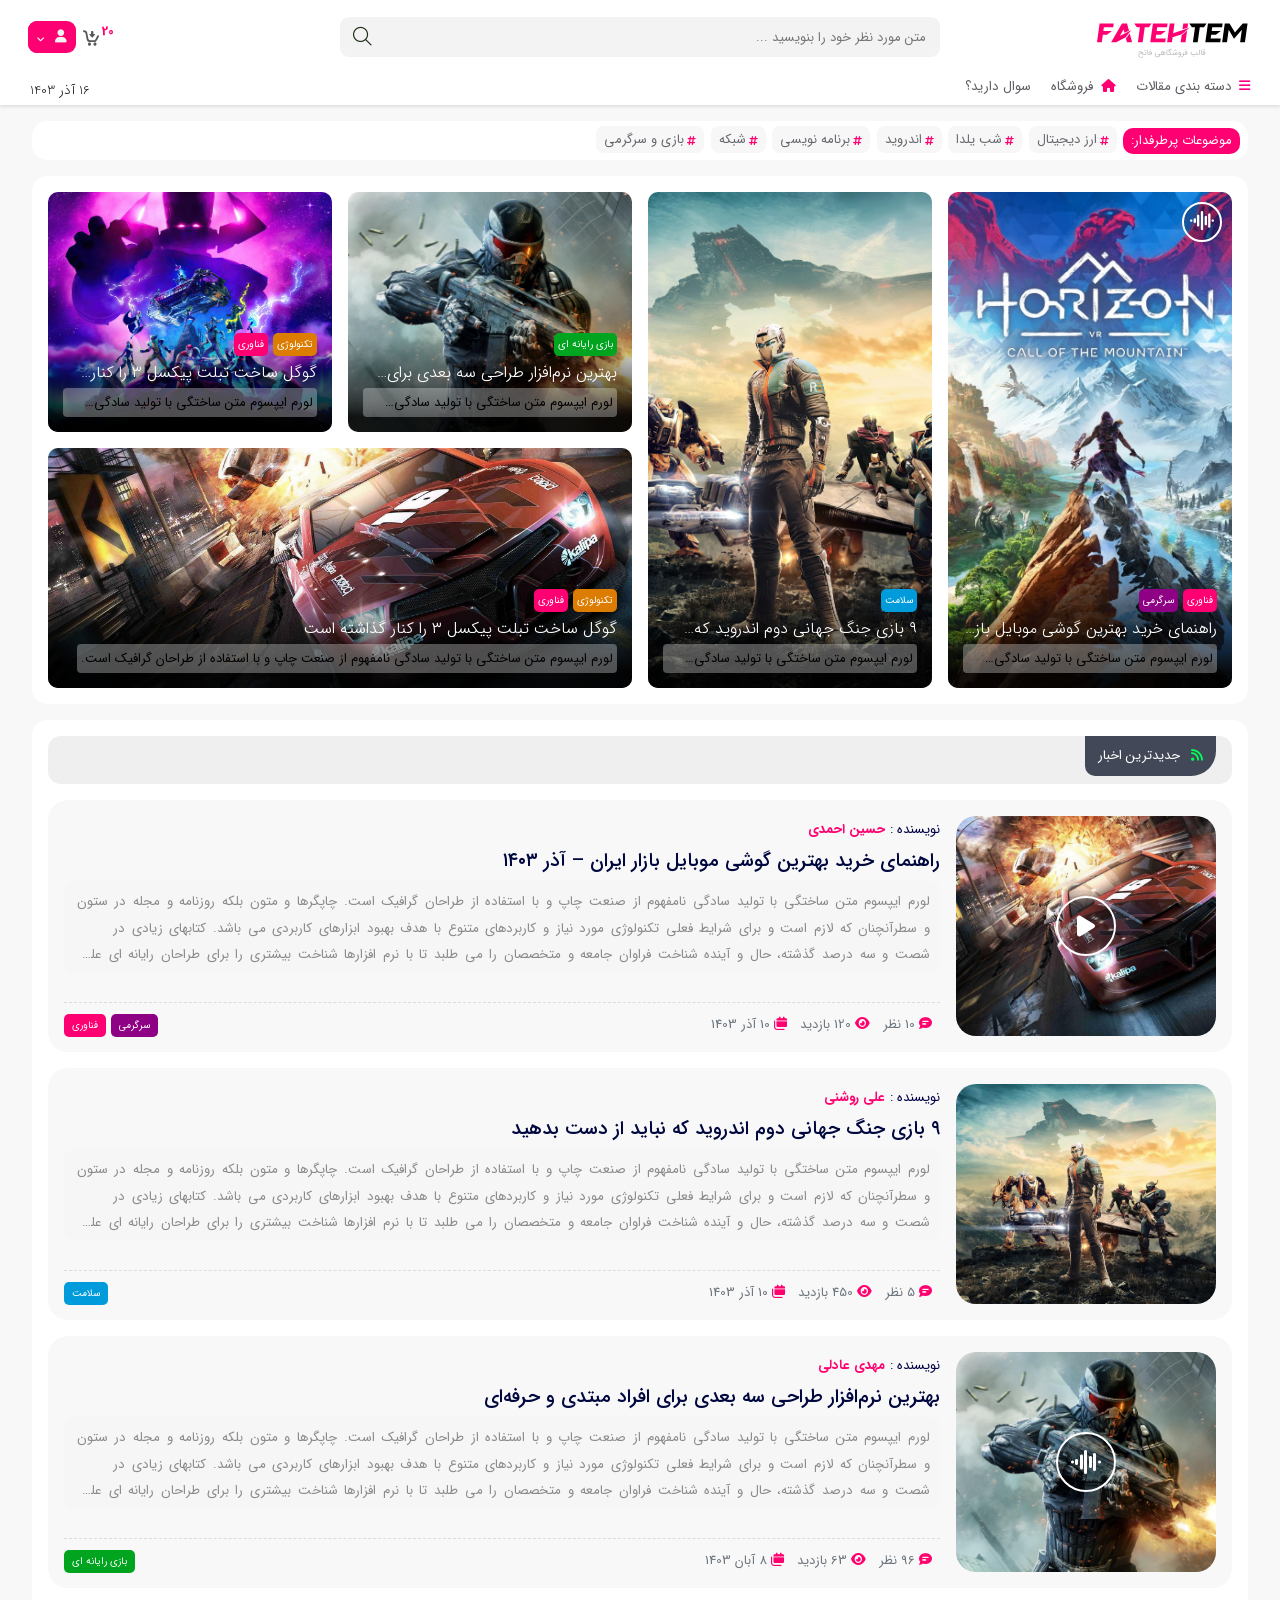
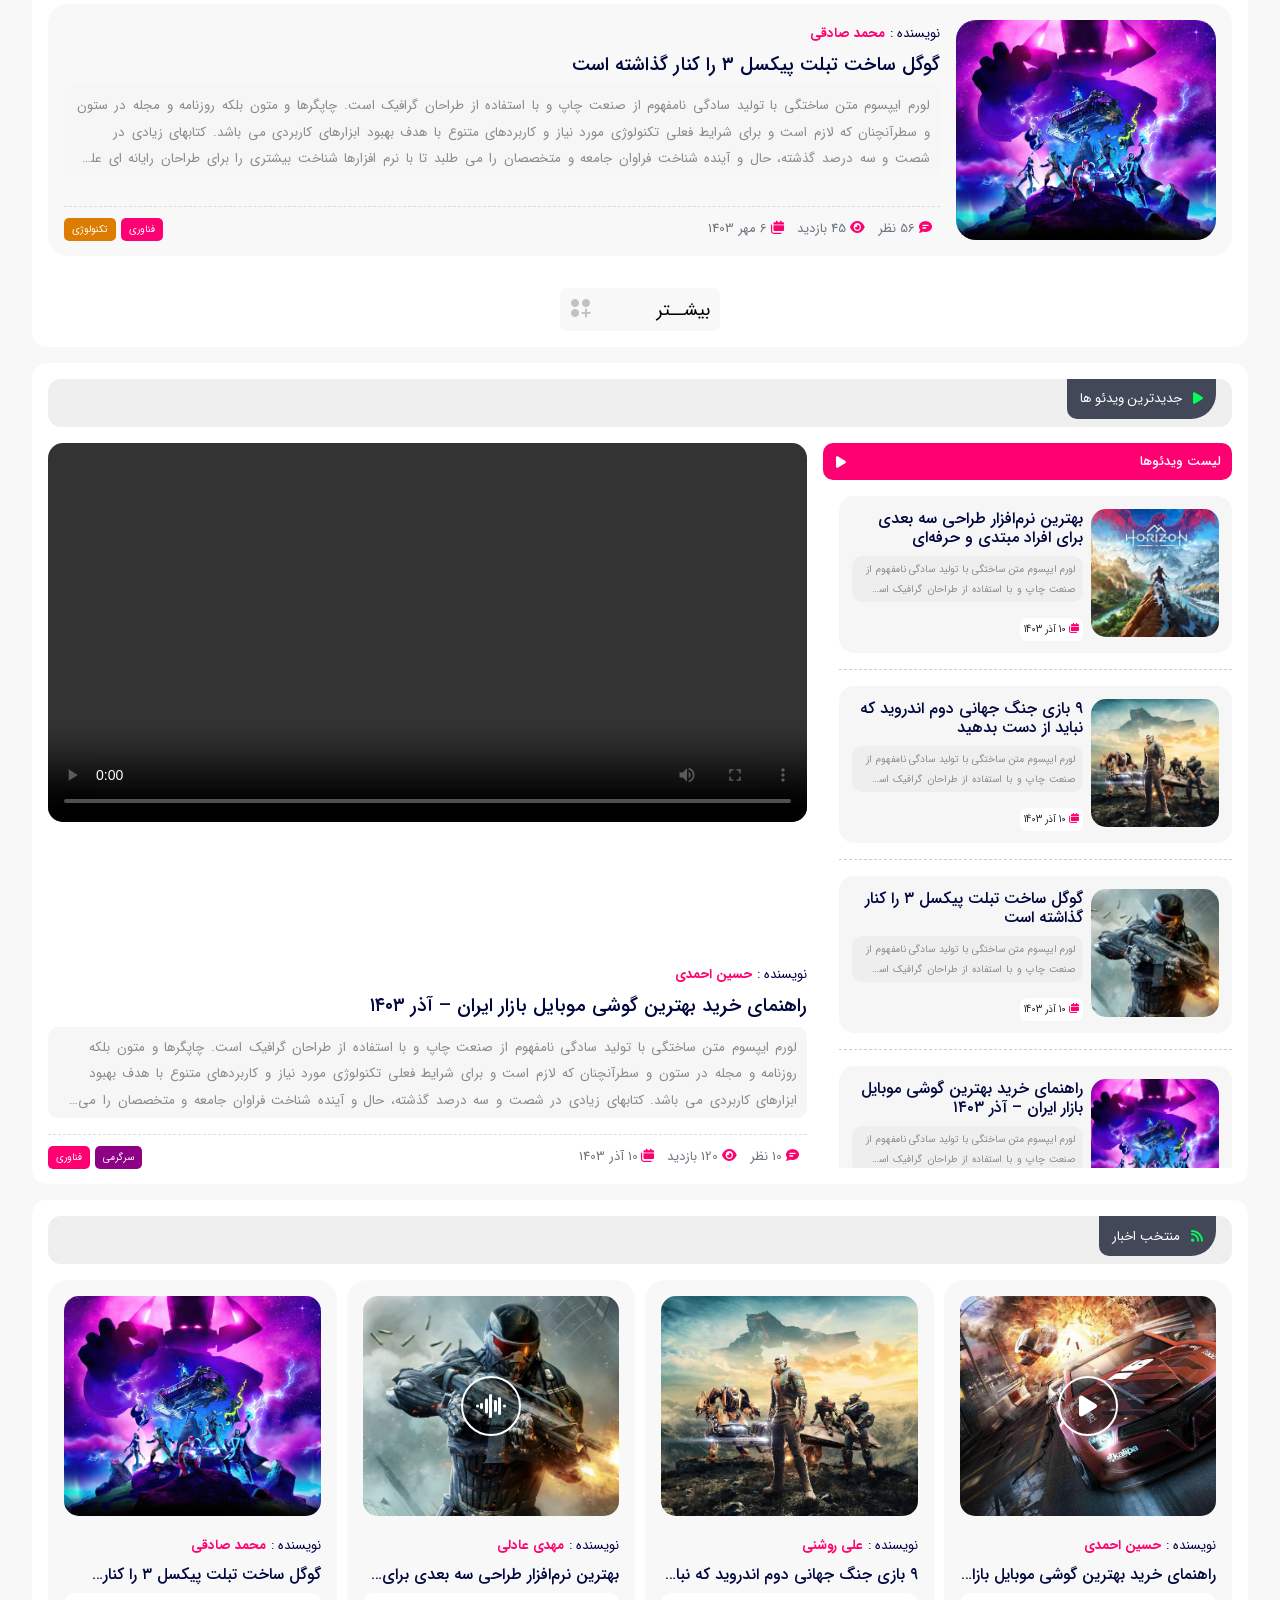
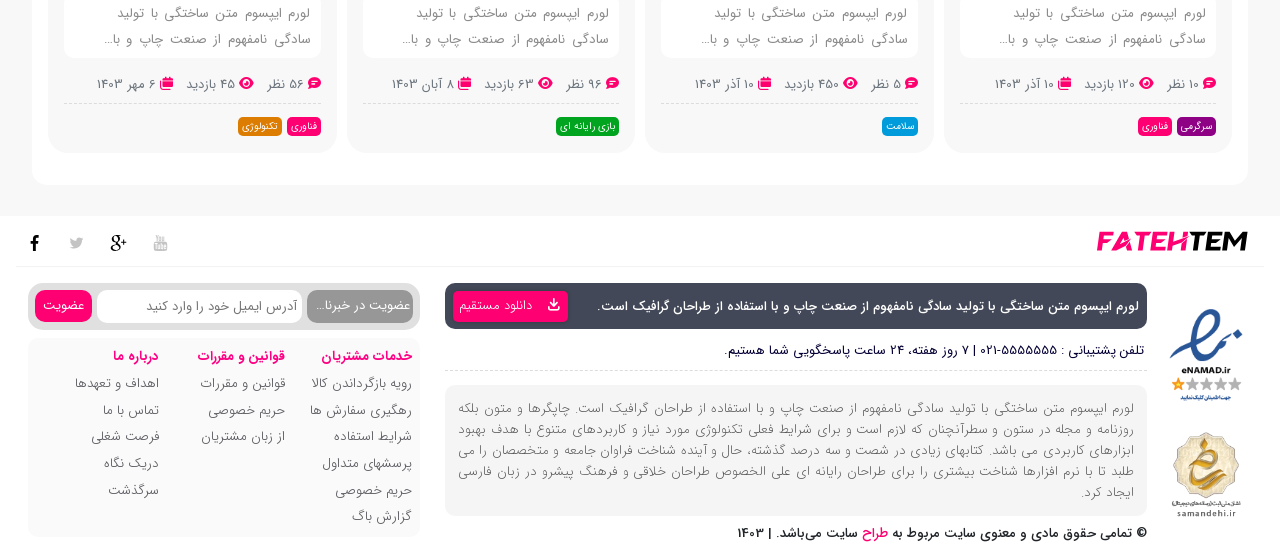
==== blog.html @ 9bbb289e "initial" ====
<!DOCTYPE html>
<html lang="en">
<head>
    <title>blog</title>
    <meta content="text/html; charset=utf-8" http-equiv="Content-Type" />
    <meta name="content-language" content="fa" />
    <meta content="width=device-width, initial-scale=1,maximum-scale=1, user-scalable=no" name="viewport" />
    <meta name='robots' content='index, follow, max-image-preview:large, max-snippet:-1, max-video-preview:-1' />
    <meta content="کلمه کلیدی1 ، کلمه کلیدی2" name="keywords" />
    <meta content="بهترین فروشگاه اینترنتی ایران" name="description" />
    <meta name="fontiran.com:license" content="HU4G5">
    <link href="blog.html" rel="canonical" >
    <link href="css/bootstrap.min.css" rel="stylesheet" type="text/css" />
    <link href="css/fontawesome.css" rel="stylesheet" type="text/css" >
    <link href="css/solid.css" rel="stylesheet" type="text/css" >
    <link href="css/light.css" rel="stylesheet" type="text/css" >
    <link  href="css/swiper.min.css" rel="stylesheet">
    <link href="css/WhiteTheme.css?v=1.1" rel="stylesheet" type="text/css" >
    <script src="js/jquery-3.5.1.min.js"></script>
    <script src="js/swiper.min.js"></script>
    <script src="js/general.js?v=1.1"></script>
    <script src="js/blog.js?v=1.1"></script>
</head>
<body>
<header>
    <div class="container-fluid">
        <div class="row md-view-searchUserCart">
            <div class="col-md-3  logo">
                <div>
                    <a href="index.html">
                        <img class="logoimgMD" src="css/images/fatehlogo.svg"/>
                    </a>
                </div>
            </div>
            <div class="col-md-6  searchArea " >
                <div class="searchBox">
                    <ul>
                        <li class="txt">
                            <input class="srch-input" placeholder="متن مورد نظر خود را بنویسید ..." type="text" />
                        </li>
                        <li class="btn">
                            <a><i class="fa-light fa-magnifying-glass btnsearch"></i></a>
                        </li>
                    </ul>
                </div>
            </div>
            <div class="col-md-3  user-cart ">
                <div class="u-c">
                    <ul>
                        <li class="user" onclick="toggleMenuProfile(); return false;">
                            <a href="profile.html" title="حسین خوش آمدید">
                                <div class="nameUser">
                                    <i class="fa-solid fa-user"></i>
                                </div>
                                <div class="arrowDown">
                                    <i class="fa-solid fa-angle-down"></i>
                                </div>
                            </a>
                        </li>
                        <li class="cart" onmouseover="OverlayMenu();" onmouseout="OverlayMenu();">
                            <a href="cart.html">
                                <div class="crcle">20</div>
                                <img src="css/images/cart.svg"/>
                            </a>
                            <div class="sec-drpdwn-Cart">
                                <div class="numberCartItem">
                                    <span>سبد کالای شما</span>
                                </div>
                                <div class="listCartItem">
                                    <div class="row cartItem">
                                        <div class="col-md-12 col-sm-12 col-12 sec-rem-imgpro">
                                            <div class="sec-imageProduct">
                                                <div>
                                                    <img class="img-p-cart" src="css/images/product4.webp">
                                                </div>
                                                <div class="brand">
                                                    <img src="css/images/daewoo-brand.jpg" >
                                                </div>
                                                <div class="counter-cart">
                                                    <ul>
                                                        <li class="btnPlus-cart"><i class="fa-light fa-plus"></i></li>
                                                        <li class="number-cartItems">1</li>
                                                        <li class="btnMinus-cart"><i class="fa-solid fa-trash-can"></i></li>
                                                    </ul>
                                                </div>
                                            </div>
                                            <div class="info-p-cart">
                                                <ul>
                                                    <li class="name-p-cart">
                                                        <span class="n-full">گوشی موبایل سامسونگ مدل Galaxy A14 دو سیم کارت ظرفیت 64 گیگابایت و رم 4 گیگابایت - ویتنام</span>
                                                        <span class="n-desc">Samsung Galaxy A14 Dual SIM 64GB And 4GB RAM Mobile Phone - Vietnam</span>
                                                    </li>
                                                    <li class="transport">
                                                        <span>ارسال رایگان</span>
                                                    </li>
                                                    <li class="img-timer-amazing">
                                                        <div class="img-amazing">
                                                            <img src="css/images/IncredibleOffer-red1.svg">
                                                        </div>
                                                        <div class="timer">
                                                            <span class="ti">12 : 34 : 26</span>
                                                        </div>
                                                    </li>
                                                    <li class="cntSize-p-cart">
                                                        <div><span class="c-c">گارانتی:</span> <i class="fa-solid  fa-shield-check"></i>  <span class="c-v">مهر گستر</span></div>
                                                    </li>
                                                    <li class="color-cart">
                                                        <span>رنگ :</span>
                                                        <ul class="lst-ColorText">
                                                            <li class="active"><span class="red"></span><span>قرمز</span></li>
                                                        </ul>
                                                    </li>
                                                    <li>
                                                        <div class="discount-price">
                                                            <div class="discount">
                                                                <span>10%</span>
                                                            </div>
                                                            <div class="total">
                                                                <div class="total-old">
                                                                    <span class="number-price">9,500,000</span>
                                                                </div>
                                                                <span class="number-price">8,600,000</span>
                                                                <span class="currency-price">تومان</span>
                                                            </div>
                                                        </div>
                                                    </li>

                                                </ul>
                                            </div>
                                        </div>
                                    </div>
                                    <hr>
                                    <div class="row cartItem">
                                        <div class="col-md-12 col-sm-12 col-12 sec-rem-imgpro">
                                            <div class="sec-imageProduct">
                                                <div>
                                                    <img class="img-p-cart" src="css/images/product1.webp">
                                                </div>
                                                <div class="brand">
                                                    <img src="css/images/kingstar-brand.png" >
                                                </div>
                                                <div class="counter-cart">
                                                    <ul>
                                                        <li class="btnPlus-cart"><i class="fa-light fa-plus"></i></li>
                                                        <li class="number-cartItems">1</li>
                                                        <li class="btnMinus-cart"><i class="fa-solid fa-trash-can"></i></li>
                                                    </ul>
                                                </div>
                                            </div>
                                            <div class="info-p-cart">
                                                <ul>
                                                    <li class="name-p-cart">
                                                        <span class="n-full">گوشی موبایل سامسونگ مدل Galaxy A14 دو سیم کارت ظرفیت 64 گیگابایت و رم 4 گیگابایت - ویتنام</span>
                                                        <span class="n-desc">Samsung Galaxy A14 Dual SIM 64GB And 4GB RAM Mobile Phone - Vietnam</span>
                                                    </li>
                                                    <li class="transport">
                                                        <span>ارسال رایگان</span>
                                                    </li>
                                                    <li class="img-timer-amazing">
                                                        <div class="img-amazing">
                                                            <img src="css/images/IncredibleOffer-red1.svg">
                                                        </div>
                                                        <div class="timer">
                                                            <span class="ti">12 : 34 : 26</span>
                                                        </div>
                                                    </li>
                                                    <li class="cntSize-p-cart">
                                                        <div><span class="c-c">گارانتی:</span> <i class="fa-solid  fa-shield-check"></i>  <span class="c-v">مهر گستر</span></div>
                                                    </li>
                                                    <li class="color-cart">
                                                        <span>رنگ :</span>
                                                        <ul class="lst-ColorText">
                                                            <li class="active"><span class="blue"></span><span>آبی</span></li>
                                                        </ul>
                                                    </li>
                                                    <li>
                                                        <div class="discount-price">
                                                            <div class="discount">
                                                                <span>10%</span>
                                                            </div>
                                                            <div class="total">
                                                                <div class="total-old">
                                                                    <span class="number-price">9,500,000</span>
                                                                </div>
                                                                <span class="number-price">8,600,000</span>
                                                                <span class="currency-price">تومان</span>
                                                            </div>
                                                        </div>
                                                    </li>
                                                </ul>
                                            </div>
                                        </div>
                                    </div>
                                    <hr>
                                    <div class="row cartItem">
                                        <div class="col-md-12 col-sm-12 col-12 sec-rem-imgpro">
                                            <div class="sec-imageProduct">
                                                <div>
                                                    <img class="img-p-cart" src="css/images/product6.webp">
                                                </div>
                                                <div class="brand">
                                                    <img src="css/images/lg-brand.webp" >
                                                </div>
                                                <div class="counter-cart">
                                                    <ul>
                                                        <li class="btnPlus-cart"><i class="fa-light fa-plus"></i></li>
                                                        <li class="number-cartItems">1</li>
                                                        <li class="btnMinus-cart"><i class="fa-solid fa-trash-can"></i></li>
                                                    </ul>
                                                </div>
                                            </div>
                                            <div class="info-p-cart">
                                                <ul>
                                                    <li class="name-p-cart">
                                                        <span class="n-full">گوشی موبایل سامسونگ مدل Galaxy A14 دو سیم کارت ظرفیت 64 گیگابایت و رم 4 گیگابایت - ویتنام</span>
                                                        <span class="n-desc">Samsung Galaxy A14 Dual SIM 64GB And 4GB RAM Mobile Phone - Vietnam</span>
                                                    </li>
                                                    <li class="transport">
                                                        <span>ارسال رایگان</span>
                                                    </li>
                                                    <li class="cntSize-p-cart">
                                                        <div><span class="c-c">گارانتی:</span> <i class="fa-solid  fa-shield-check"></i>  <span class="c-v">مهر گستر</span></div>
                                                    </li>
                                                    <li class="color-cart">
                                                        <span>رنگ :</span>
                                                        <ul class="lst-ColorText">
                                                            <li class="active"><span class="green"></span><span>سبز</span></li>
                                                        </ul>
                                                    </li>
                                                    <li>
                                                        <div class="discount-price">
                                                            <div class="discount">
                                                                <span>10%</span>
                                                            </div>
                                                            <div class="total">
                                                                <div class="total-old">
                                                                    <span class="number-price">9,500,000</span>
                                                                </div>
                                                                <span class="number-price">8,600,000</span>
                                                                <span class="currency-price">تومان</span>
                                                            </div>
                                                        </div>
                                                    </li>
                                                </ul>
                                            </div>
                                        </div>
                                    </div>
                                </div>
                                <div class="priceCartItem">
                                    <div class="prc-order">
                                        <span class="lbl-price">قابل پرداخت:</span>
                                        <span class="number-price">1,250,000 تومان</span>
                                    </div>
                                    <div class="btn-order"><a class="btnRegOrder"><span> ثبت سفارش</span></a></div>
                                </div>
                            </div>
                        </li>
                    </ul>
                    <div class="sec-mnu-Profile d-none">
                        <ul class="mnu-Drpdown">
                            <li>
                                <a href="Profile.html">
                                    <span class="ico-drpdwn-Profile"><i class="fa-solid fa-user"></i></span>
                                    <span>پروفایل کاربر</span>
                                </a>
                            </li>
                            <li>
                                <a>
                                    <span class="ico-drpdwn-Profile"> <img src="css/images/cart-red.svg" /></span>
                                    <span>سفارشهای من</span>
                                </a>
                            </li>
                            <li>
                                <a>
                                    <span class="ico-drpdwn-Profile"><i class="fa-solid fa-bell"></i></span>
                                    <span>پیامهای من</span>
                                </a>
                            </li>
                            <li>
                                <a>
                                    <span class="ico-drpdwn-Profile"><i class="fa-solid fa-power-off"></i></span>
                                    <span>خروج از حساب</span>
                                </a>
                            </li>
                        </ul>
                    </div>
                </div>
            </div>
        </div>
        <div class="row sm-view-searchUserCart">
            <div class="col-sm-12 col-12 logo" >
                <div class="mnu col-1">
                    <a title="امکانات" onclick="showSidebar();"> <i class="fa-light fa-bars mnuMain"></i></a>
                </div>
                <div class="lgo col-10">
                    <a href="index.html">
                        <img class="logoimg"src="css/images/fatehlogo-sm.svg"/>
                    </a>
                </div>
                <div class="col-1 plce">
                    <a title="آدرس"> <i class="fa-light fa-location-crosshairs adrs"></i></a>
                </div>
            </div>
            <hr class="hr-logo-search" />
            <div class="col-sm-10 col-10 searchArea " >
                <div class="searchBox">
                    <ul>
                        <li class="txt">
                            <input class="srch-input" placeholder="متن مورد نظر خود را بنویسید ..." type="text" />
                        </li>
                        <li class="btn">
                            <a><i class="fa-light fa-magnifying-glass btnsearch"></i></a>
                        </li>
                    </ul>
                </div>
            </div>
            <div class="col-sm-2 col-2 user-cart ">
                <div class="u-c">
                    <ul>
                        <li class="user">
                            <a href="profile.html" title="حسین خوش آمدید">
                                <i class="fa-solid fa-user"></i>
                            </a>
                        </li>
                        <li class="cart">
                            <a href="cart.html">
                                <div class="crcle">20</div>
                                <img src="css/images/cart.svg"/>
                            </a>
                        </li>
                    </ul>
                </div>
            </div>
        </div>
        <div class="row mainMenu" id="mnuHeader">
            <div class="col-md-12 n-h">
                <nav>
                    <ul class="navHeader">
                        <li class="nItem parent" onmouseover="OverlayMenu();" onmouseout="OverlayMenu();">
                            <span ><i class="fa-solid fa-bars icoCategories"></i> دسته بندی مقالات</span>
                            <div class="megaMenuCategoryBlog">
                                <div class="containerCategoriesMenu">
                                    <ul class="categoriesMenu">
                                        <li id="cat-1"  class="catItem" onmouseover="ItemHoverHandler(event)">
                                            <a href="blog.html"><i class="fa-solid fa-computer-speaker "></i><span>تکنولوژی و کالای دیجیتال</span></a>
                                        </li>
                                        <li id="cat-2" class="catItem" onmouseover="ItemHoverHandler(event)">
                                            <a href="search.html"><i class="fa-solid fa-gamepad-modern"></i><span>بازی و سرگرمی</span></a>
                                        </li>
                                        <li id="cat-3" class="catItem" onmouseover="ItemHoverHandler(event)">
                                            <a href="search.html"><i class="fa-solid fa-camera-movie"></i><span>هنر و کتاب</span></a>
                                        </li>
                                        <li id="cat-4" class="catItem" onmouseover="ItemHoverHandler(event)">
                                            <a href="search.html"><i class="fa-solid fa-shirt"></i><span>مد و پوشاک</span></a>
                                        </li>
                                        <li id="cat-5" class="catItem" onmouseover="ItemHoverHandler(event)">
                                            <a href="search.html"><i class="fa-solid fa-heart-pulse"></i> <span>زیبایی و سلامت</span></a>
                                        </li>
                                        <li id="cat-6" class="catItem" onmouseover="ItemHoverHandler(event)">
                                            <a href="search.html"><i class="fa-solid fa-pot-food"></i><span>آشپزی و تغذیه</span></a>
                                        </li>
                                        <li id="cat-8" class="catItem" onmouseover="ItemHoverHandler(event)">
                                            <a href="search.html"><i class="fa-solid fa-volleyball"></i><span>ورزش و سفر</span></a>
                                        </li>
                                    </ul>
                                </div>
                            </div>
                        </li>
                        <li class="nItem">
                            <a class="" href="index.html"><span><i class="fa-solid fa-home icoSidebar"></i>فروشگاه</span></a>
                        </li>
                        <li class="nItem">
                            <a class="" href="index.html">سوال دارید؟</a>
                        </li>
                    </ul>
                </nav>
                <div class="calendar">
                    <span>16 آذر 1403</span>
                </div>
            </div>
        </div>
    </div>
</header>
<div class="overlayMenu"></div>
<main>
<section class="hashtags">
    <span>موضوعات پرطرفدار:</span>
    <ul class="lst-hashtag">
        <li class="itm-hashtag"><a href="blog.html">
            <i class="fa-solid fa-hashtag"></i>
            <span>ارز دیجیتال</span>
        </a></li>
        <li class="itm-hashtag"><a href="blog.html">
            <i class="fa-solid fa-hashtag"></i>
            <span>شب یلدا</span>
        </a></li>
        <li class="itm-hashtag"><a href="blog.html">
            <i class="fa-solid fa-hashtag"></i>
            <span>اندروید</span>
        </a></li>
        <li class="itm-hashtag"><a href="blog.html">
            <i class="fa-solid fa-hashtag"></i>
            <span>برنامه نویسی</span>
        </a></li>
        <li class="itm-hashtag"><a href="blog.html">
            <i class="fa-solid fa-hashtag"></i>
            <span>شبکه</span>
        </a></li>
        <li class="itm-hashtag"><a href="blog.html">
            <i class="fa-solid fa-hashtag"></i>
            <span>بازی و سرگرمی</span>
        </a></li>
    </ul>
</section>
<section class="header-tiles section-blog">
    <article class="itm-news article">
        <a href="blog.html">
            <span><i class="fa-solid fa-waveform-lines"></i></span>
            <img class="news-img" src="css/images/img-article-1.jpg"/>
        </a>
        <div class="news-info">
            <div class="news-cat">
                <a class="itm-cat bg-red" href="blog.html">فناوری</a>
                <a class="itm-cat bg-purple" href="blog.html">سرگرمی</a>
            </div>
            <h2 class="news-title">
                <a href="blog.html">راهنمای خرید بهترین گوشی موبایل بازار ایران – آذر ۱۴۰۳</a>
            </h2>
            <div class="news-excerpt">لورم ایپسوم متن ساختگی با تولید سادگی نامفهوم از صنعت چاپ و با استفاده از طراحان گرافیک است.</div>
        </div>
    </article>
    <article class="itm-news article">
        <a href="blog.html">
            <img class="news-img" src="css/images/img-article-2.jpg"/>
        </a>
        <div class="news-info">
            <div class="news-cat">
                <a class="itm-cat bg-blue" href="blog.html">سلامت</a>
            </div>
            <h2 class="news-title">
                <a href="blog.html">۹ بازی جنگ جهانی دوم اندروید که نباید از دست بدهید</a>
            </h2>
            <div class="news-excerpt">لورم ایپسوم متن ساختگی با تولید سادگی نامفهوم از صنعت چاپ و با استفاده از طراحان گرافیک است.</div>
        </div>
    </article>
    <article class="itm-news article">
        <a href="blog.html">
            <img class="news-img" src="css/images/img-article-3.jpg"/>
        </a>
        <div class="news-info">
            <div class="news-cat">
                <a class="itm-cat bg-green" href="blog.html">بازی رایانه ای</a>
            </div>
            <h2 class="news-title">
                <a href="blog.html">بهترین نرم‌افزار‌ طراحی سه بعدی برای افراد مبتدی و حرفه‌ای</a>
            </h2>
            <div class="news-excerpt">لورم ایپسوم متن ساختگی با تولید سادگی نامفهوم از صنعت چاپ و با استفاده از طراحان گرافیک است.</div>
        </div>
    </article>
    <article class="itm-news article">
        <a href="blog.html">
            <img class="news-img" src="css/images/img-article-4.jpg"/>
        </a>
        <div class="news-info">
            <div class="news-cat">
                <a class="itm-cat bg-orange" href="blog.html">تکنولوژی</a>
                <a class="itm-cat bg-red" href="blog.html">فناوری</a>
            </div>
            <h2 class="news-title">
                <a href="blog.html">گوگل ساخت تبلت پیکسل ۳ را کنار گذاشته است</a>
            </h2>
            <div class="news-excerpt">لورم ایپسوم متن ساختگی با تولید سادگی نامفهوم از صنعت چاپ و با استفاده از طراحان گرافیک است.</div>
        </div>
    </article>
    <article class="itm-news article">
        <a href="blog.html">
            <img class="news-img" src="css/images/img-article-5.jpg"/>
        </a>
        <div class="news-info">
            <div class="news-cat">
                <a class="itm-cat bg-orange" href="blog.html">تکنولوژی</a>
                <a class="itm-cat bg-red" href="blog.html">فناوری</a>
            </div>
            <h2 class="news-title">
                <a href="blog.html">گوگل ساخت تبلت پیکسل ۳ را کنار گذاشته است</a>
            </h2>
            <div class="news-excerpt">لورم ایپسوم متن ساختگی با تولید سادگی نامفهوم از صنعت چاپ و با استفاده از طراحان گرافیک است.</div>
        </div>
    </article>
</section>
<section class="new-articles section-blog">
    <div class="header">
        <div>
            <i class="fa-solid fa-rss"></i>
            <span>جدیدترین اخبار</span>
        </div>
    </div>
    <div class="body">
          <article class="itm-news-row">
                 <div class="img-news-row">
                     <a href="blog.html">
                         <span><i class="fa-solid fa-play"></i></span>
                         <img src="css/images/img-article-5.jpg">
                     </a>
                 </div>
                 <div class="content-news-row">
                     <div class="header-content-author">
                         <div class="author-name">
                             <span class="cap">نویسنده :</span>
                             <span>حسین احمدی</span>
                         </div>
                         <a href="blog.html"><h2>راهنمای خرید بهترین گوشی موبایل بازار ایران – آذر ۱۴۰۳</h2></a>
                         <p>لورم ایپسوم متن ساختگی با تولید سادگی نامفهوم از صنعت چاپ و با استفاده از طراحان گرافیک است. چاپگرها و متون بلکه روزنامه و مجله در ستون و سطرآنچنان که لازم است و برای شرایط فعلی تکنولوژی مورد نیاز و کاربردهای متنوع با هدف بهبود ابزارهای کاربردی می باشد. کتابهای زیادی در شصت و سه درصد گذشته، حال و آینده شناخت فراوان جامعه و متخصصان را می طلبد تا با نرم افزارها شناخت بیشتری را برای طراحان رایانه ای علی الخصوص طراحان خلاقی و فرهنگ پیشرو در زبان فارسی ایجاد کرد.</p>
                         <div class="cv-sm">
                             <div class="comment-count"><i class="fa-solid fa-comment-lines"></i><span>10 نظر</span></div>
                             <div class="view-count"><i class="fa-solid fa-eye"></i><span>120 بازدید</span></div>
                             <div class="date"><i class="fa-solid fa-calendars"></i><span>10 آذر 1403</span></div>
                         </div>
                     </div>
                     <div class="cat-date-cv">
                         <div class="cv">
                             <div class="comment-count"><i class="fa-solid fa-comment-lines"></i><span>10 نظر</span></div>
                             <div class="view-count"><i class="fa-solid fa-eye"></i><span>120 بازدید</span></div>
                             <div class="date"><i class="fa-solid fa-calendars"></i><span>10 آذر 1403</span></div>
                         </div>
                         <div class="cat">
                             <a class="itm-cat bg-purple" href="blog.html">سرگرمی</a>
                             <a class="itm-cat bg-red" href="blog.html">فناوری</a>
                         </div>
                     </div>
                 </div>
          </article>
          <article class="itm-news-row">
            <div class="img-news-row">
                <a href="blog.html">
                    <img src="css/images/img-article-2.jpg">
                </a>
            </div>
            <div class="content-news-row">
                <div class="header-content-author">
                    <div class="author-name">
                        <span class="cap">نویسنده :</span>
                        <span>علی روشنی</span>
                    </div>
                    <a href="blog.html"><h2>۹ بازی جنگ جهانی دوم اندروید که نباید از دست بدهید</h2></a>
                    <p>لورم ایپسوم متن ساختگی با تولید سادگی نامفهوم از صنعت چاپ و با استفاده از طراحان گرافیک است. چاپگرها و متون بلکه روزنامه و مجله در ستون و سطرآنچنان که لازم است و برای شرایط فعلی تکنولوژی مورد نیاز و کاربردهای متنوع با هدف بهبود ابزارهای کاربردی می باشد. کتابهای زیادی در شصت و سه درصد گذشته، حال و آینده شناخت فراوان جامعه و متخصصان را می طلبد تا با نرم افزارها شناخت بیشتری را برای طراحان رایانه ای علی الخصوص طراحان خلاقی و فرهنگ پیشرو در زبان فارسی ایجاد کرد.</p>
                    <div class="cv-sm">
                        <div class="comment-count"><i class="fa-solid fa-comment-lines"></i><span>5 نظر</span></div>
                        <div class="view-count"><i class="fa-solid fa-eye"></i><span>450 بازدید</span></div>
                        <div class="date"><i class="fa-solid fa-calendars"></i><span>10 آذر 1403</span></div>
                    </div>
                </div>
                <div class="cat-date-cv">
                    <div class="cv">
                        <div class="comment-count"><i class="fa-solid fa-comment-lines"></i><span>5 نظر</span></div>
                        <div class="view-count"><i class="fa-solid fa-eye"></i><span>450 بازدید</span></div>
                        <div class="date"><i class="fa-solid fa-calendars"></i><span>10 آذر 1403</span></div>
                    </div>
                    <div class="cat">
                        <a class="itm-cat bg-blue" href="blog.html">سلامت</a>
                    </div>
                </div>
            </div>
        </article>
          <article class="itm-news-row">
            <div class="img-news-row">
                <a href="blog.html">
                    <span><i class="fa-solid fa-waveform-lines"></i></span>
                    <img src="css/images/img-article-3.jpg">
                </a>
            </div>
            <div class="content-news-row">
                <div class="header-content-author">
                    <div class="author-name">
                        <span class="cap">نویسنده :</span>
                        <span>مهدی عادلی</span>
                    </div>
                    <a href="blog.html"><h2>بهترین نرم‌افزار‌ طراحی سه بعدی برای افراد مبتدی و حرفه‌ای</h2></a>
                    <p>لورم ایپسوم متن ساختگی با تولید سادگی نامفهوم از صنعت چاپ و با استفاده از طراحان گرافیک است. چاپگرها و متون بلکه روزنامه و مجله در ستون و سطرآنچنان که لازم است و برای شرایط فعلی تکنولوژی مورد نیاز و کاربردهای متنوع با هدف بهبود ابزارهای کاربردی می باشد. کتابهای زیادی در شصت و سه درصد گذشته، حال و آینده شناخت فراوان جامعه و متخصصان را می طلبد تا با نرم افزارها شناخت بیشتری را برای طراحان رایانه ای علی الخصوص طراحان خلاقی و فرهنگ پیشرو در زبان فارسی ایجاد کرد.</p>
                    <div class="cv-sm">
                        <div class="comment-count"><i class="fa-solid fa-comment-lines"></i><span>96 نظر</span></div>
                        <div class="view-count"><i class="fa-solid fa-eye"></i><span>63 بازدید</span></div>
                        <div class="date"><i class="fa-solid fa-calendars"></i><span>8 آبان 1403</span></div>
                    </div>
                </div>
                <div class="cat-date-cv">
                    <div class="cv">
                        <div class="comment-count"><i class="fa-solid fa-comment-lines"></i><span>96 نظر</span></div>
                        <div class="view-count"><i class="fa-solid fa-eye"></i><span>63 بازدید</span></div>
                        <div class="date"><i class="fa-solid fa-calendars"></i><span>8 آبان 1403</span></div>
                    </div>
                    <div class="cat">
                        <a class="itm-cat bg-green" href="blog.html">بازی رایانه ای</a>
                    </div>
                </div>
            </div>
        </article>
          <article class="itm-news-row">
            <div class="img-news-row">
                <a href="blog.html">
                    <img src="css/images/img-article-4.jpg">
                </a>
            </div>
            <div class="content-news-row">
                <div class="header-content-author">
                    <div class="author-name">
                        <span class="cap">نویسنده :</span>
                        <span>محمد صادقی</span>
                    </div>
                    <a href="blog.html"><h2>گوگل ساخت تبلت پیکسل ۳ را کنار گذاشته است</h2></a>
                    <p>لورم ایپسوم متن ساختگی با تولید سادگی نامفهوم از صنعت چاپ و با استفاده از طراحان گرافیک است. چاپگرها و متون بلکه روزنامه و مجله در ستون و سطرآنچنان که لازم است و برای شرایط فعلی تکنولوژی مورد نیاز و کاربردهای متنوع با هدف بهبود ابزارهای کاربردی می باشد. کتابهای زیادی در شصت و سه درصد گذشته، حال و آینده شناخت فراوان جامعه و متخصصان را می طلبد تا با نرم افزارها شناخت بیشتری را برای طراحان رایانه ای علی الخصوص طراحان خلاقی و فرهنگ پیشرو در زبان فارسی ایجاد کرد.</p>
                    <div class="cv-sm">
                        <div class="comment-count"><i class="fa-solid fa-comment-lines"></i><span>56 نظر</span></div>
                        <div class="view-count"><i class="fa-solid fa-eye"></i><span>45 بازدید</span></div>
                        <div class="date"><i class="fa-solid fa-calendars"></i><span>6 مهر 1403</span></div>
                    </div>
                </div>
                <div class="cat-date-cv">
                    <div class="cv">
                        <div class="comment-count"><i class="fa-solid fa-comment-lines"></i><span>56 نظر</span></div>
                        <div class="view-count"><i class="fa-solid fa-eye"></i><span>45 بازدید</span></div>
                        <div class="date"><i class="fa-solid fa-calendars"></i><span>6 مهر 1403</span></div>
                    </div>
                    <div class="cat">
                        <a class="itm-cat bg-red" href="blog.html">فناوری</a>
                        <a class="itm-cat bg-orange" href="blog.html">تکنولوژی</a>
                    </div>
                </div>
            </div>
        </article>
          <div class="browseSection">
                <div class="btnBrowse">
                    <a href="blog.html">
                        <ul>
                            <li class="ico-browse"><i class="fa-solid fa-grid-round-2-plus"></i></li>
                            <li class="txt-browse"><span>بیشــتر</span></li>
                        </ul>
                    </a>
                </div>
            </div>
    </div>
</section>
<section class="video-articles section-blog">
    <div class="header">
        <div>
            <i class="fa-solid fa-play"></i>
            <span>جدیدترین ویدئو ها</span>
        </div>
    </div>
    <div class="body">
        <div class="lst-videos">
            <div class="header">
                <h3>
                    <span>لیست ویدئوها</span>
                </h3>
                <i class="fa-solid fa-play"></i>
            </div>
            <div class="videos">
                <article class="itm-video">
                       <div class="img-video">
                           <img src="css/images/img-article-1.jpg">
                       </div>
                       <div class="content-video">
                           <div class="header-content">
                               <h3>بهترین نرم‌افزار‌ طراحی سه بعدی برای افراد مبتدی و حرفه‌ای</h3>
                               <p>لورم ایپسوم متن ساختگی با تولید سادگی نامفهوم از صنعت چاپ و با استفاده از طراحان گرافیک است. چاپگرها و متون بلکه روزنامه و مجله در ستون و سطرآنچنان که لازم است و برای شرایط فعلی تکنولوژی مورد نیاز و کاربردهای متنوع با هدف بهبود ابزارهای کاربردی می باشد. کتابهای زیادی در شصت و سه درصد گذشته، حال و آینده شناخت فراوان جامعه و متخصصان را می طلبد تا با نرم افزارها شناخت بیشتری را برای طراحان رایانه ای علی الخصوص طراحان خلاقی و فرهنگ پیشرو در زبان فارسی ایجاد کرد.</p>
                           </div>
                           <div class="d-c">
                               <div class="date">
                                   <i class="fa-solid fa-calendars"></i>
                                   <span>10 آذر 1403</span>
                               </div>
                           </div>
                       </div>
                </article>
                <hr />
                <article class="itm-video">
                    <div class="img-video">
                        <img src="css/images/img-article-2.jpg">
                    </div>
                    <div class="content-video">
                        <div class="header-content">
                            <h3>۹ بازی جنگ جهانی دوم اندروید که نباید از دست بدهید</h3>
                            <p>لورم ایپسوم متن ساختگی با تولید سادگی نامفهوم از صنعت چاپ و با استفاده از طراحان گرافیک است. چاپگرها و متون بلکه روزنامه و مجله در ستون و سطرآنچنان که لازم است و برای شرایط فعلی تکنولوژی مورد نیاز و کاربردهای متنوع با هدف بهبود ابزارهای کاربردی می باشد. کتابهای زیادی در شصت و سه درصد گذشته، حال و آینده شناخت فراوان جامعه و متخصصان را می طلبد تا با نرم افزارها شناخت بیشتری را برای طراحان رایانه ای علی الخصوص طراحان خلاقی و فرهنگ پیشرو در زبان فارسی ایجاد کرد.</p>
                        </div>
                        <div class="d-c">
                            <div class="date">
                                <i class="fa-solid fa-calendars"></i>
                                <span>10 آذر 1403</span>
                            </div>
                        </div>
                    </div>
                </article>
                <hr />
                <article class="itm-video">
                    <div class="img-video">
                        <img src="css/images/img-article-3.jpg">
                    </div>
                    <div class="content-video">
                        <div class="header-content">
                            <h3>گوگل ساخت تبلت پیکسل ۳ را کنار گذاشته است</h3>
                            <p>لورم ایپسوم متن ساختگی با تولید سادگی نامفهوم از صنعت چاپ و با استفاده از طراحان گرافیک است. چاپگرها و متون بلکه روزنامه و مجله در ستون و سطرآنچنان که لازم است و برای شرایط فعلی تکنولوژی مورد نیاز و کاربردهای متنوع با هدف بهبود ابزارهای کاربردی می باشد. کتابهای زیادی در شصت و سه درصد گذشته، حال و آینده شناخت فراوان جامعه و متخصصان را می طلبد تا با نرم افزارها شناخت بیشتری را برای طراحان رایانه ای علی الخصوص طراحان خلاقی و فرهنگ پیشرو در زبان فارسی ایجاد کرد.</p>
                        </div>
                        <div class="d-c">
                            <div class="date">
                                <i class="fa-solid fa-calendars"></i>
                                <span>10 آذر 1403</span>
                            </div>
                        </div>
                    </div>
                </article>
                <hr />
                <article class="itm-video">
                    <div class="img-video">
                        <img src="css/images/img-article-4.jpg">
                    </div>
                    <div class="content-video">
                        <div class="header-content">
                            <h3>راهنمای خرید بهترین گوشی موبایل بازار ایران – آذر ۱۴۰۳</h3>
                            <p>لورم ایپسوم متن ساختگی با تولید سادگی نامفهوم از صنعت چاپ و با استفاده از طراحان گرافیک است. چاپگرها و متون بلکه روزنامه و مجله در ستون و سطرآنچنان که لازم است و برای شرایط فعلی تکنولوژی مورد نیاز و کاربردهای متنوع با هدف بهبود ابزارهای کاربردی می باشد. کتابهای زیادی در شصت و سه درصد گذشته، حال و آینده شناخت فراوان جامعه و متخصصان را می طلبد تا با نرم افزارها شناخت بیشتری را برای طراحان رایانه ای علی الخصوص طراحان خلاقی و فرهنگ پیشرو در زبان فارسی ایجاد کرد.</p>
                        </div>
                        <div class="d-c">
                            <div class="date">
                                <i class="fa-solid fa-calendars"></i>
                                <span>10 آذر 1403</span>
                            </div>
                        </div>
                    </div>
                </article>
                <hr />
                <article class="itm-video">
                    <div class="img-video">
                        <img src="css/images/img-article-1.jpg">
                    </div>
                    <div class="content-video">
                        <div class="header-content">
                            <h3>بهترین نرم‌افزار‌ طراحی سه بعدی برای افراد مبتدی و حرفه‌ای</h3>
                            <p>لورم ایپسوم متن ساختگی با تولید سادگی نامفهوم از صنعت چاپ و با استفاده از طراحان گرافیک است. چاپگرها و متون بلکه روزنامه و مجله در ستون و سطرآنچنان که لازم است و برای شرایط فعلی تکنولوژی مورد نیاز و کاربردهای متنوع با هدف بهبود ابزارهای کاربردی می باشد. کتابهای زیادی در شصت و سه درصد گذشته، حال و آینده شناخت فراوان جامعه و متخصصان را می طلبد تا با نرم افزارها شناخت بیشتری را برای طراحان رایانه ای علی الخصوص طراحان خلاقی و فرهنگ پیشرو در زبان فارسی ایجاد کرد.</p>
                        </div>
                        <div class="d-c">
                            <div class="date">
                                <i class="fa-solid fa-calendars"></i>
                                <span>10 آذر 1403</span>
                            </div>
                        </div>
                    </div>
                </article>
                <hr />
                <article class="itm-video">
                    <div class="img-video">
                        <img src="css/images/img-article-2.jpg">
                    </div>
                    <div class="content-video">
                        <div class="header-content">
                            <h3>۹ بازی جنگ جهانی دوم اندروید که نباید از دست بدهید</h3>
                            <p>لورم ایپسوم متن ساختگی با تولید سادگی نامفهوم از صنعت چاپ و با استفاده از طراحان گرافیک است. چاپگرها و متون بلکه روزنامه و مجله در ستون و سطرآنچنان که لازم است و برای شرایط فعلی تکنولوژی مورد نیاز و کاربردهای متنوع با هدف بهبود ابزارهای کاربردی می باشد. کتابهای زیادی در شصت و سه درصد گذشته، حال و آینده شناخت فراوان جامعه و متخصصان را می طلبد تا با نرم افزارها شناخت بیشتری را برای طراحان رایانه ای علی الخصوص طراحان خلاقی و فرهنگ پیشرو در زبان فارسی ایجاد کرد.</p>
                        </div>
                        <div class="d-c">
                            <div class="date">
                                <i class="fa-solid fa-calendars"></i>
                                <span>10 آذر 1403</span>
                            </div>
                        </div>
                    </div>
                </article>
                <hr />
                <article class="itm-video">
                    <div class="img-video">
                        <img src="css/images/img-article-3.jpg">
                    </div>
                    <div class="content-video">
                        <div class="header-content">
                            <h3>گوگل ساخت تبلت پیکسل ۳ را کنار گذاشته است</h3>
                            <p>لورم ایپسوم متن ساختگی با تولید سادگی نامفهوم از صنعت چاپ و با استفاده از طراحان گرافیک است. چاپگرها و متون بلکه روزنامه و مجله در ستون و سطرآنچنان که لازم است و برای شرایط فعلی تکنولوژی مورد نیاز و کاربردهای متنوع با هدف بهبود ابزارهای کاربردی می باشد. کتابهای زیادی در شصت و سه درصد گذشته، حال و آینده شناخت فراوان جامعه و متخصصان را می طلبد تا با نرم افزارها شناخت بیشتری را برای طراحان رایانه ای علی الخصوص طراحان خلاقی و فرهنگ پیشرو در زبان فارسی ایجاد کرد.</p>
                        </div>
                        <div class="d-c">
                            <div class="date">
                                <i class="fa-solid fa-calendars"></i>
                                <span>10 آذر 1403</span>
                            </div>
                        </div>
                    </div>
                </article>
                <hr />
                <article class="itm-video">
                    <div class="img-video">
                        <img src="css/images/img-article-4.jpg">
                    </div>
                    <div class="content-video">
                        <div class="header-content">
                            <h3>راهنمای خرید بهترین گوشی موبایل بازار ایران – آذر ۱۴۰۳</h3>
                            <p>لورم ایپسوم متن ساختگی با تولید سادگی نامفهوم از صنعت چاپ و با استفاده از طراحان گرافیک است. چاپگرها و متون بلکه روزنامه و مجله در ستون و سطرآنچنان که لازم است و برای شرایط فعلی تکنولوژی مورد نیاز و کاربردهای متنوع با هدف بهبود ابزارهای کاربردی می باشد. کتابهای زیادی در شصت و سه درصد گذشته، حال و آینده شناخت فراوان جامعه و متخصصان را می طلبد تا با نرم افزارها شناخت بیشتری را برای طراحان رایانه ای علی الخصوص طراحان خلاقی و فرهنگ پیشرو در زبان فارسی ایجاد کرد.</p>
                        </div>
                        <div class="d-c">
                            <div class="date">
                                <i class="fa-solid fa-calendars"></i>
                                <span>10 آذر 1403</span>
                            </div>
                        </div>
                    </div>
                </article>
                <hr />
                <div class="browseSection">
                    <div class="btnBrowse">
                        <a href="blog.html">
                            <ul>
                                <li class="ico-browse"><i class="fa-solid fa-grid-round-2-plus"></i></li>
                                <li class="txt-browse"><span>بیشــتر</span></li>
                            </ul>
                        </a>
                    </div>
                </div>
            </div>
        </div>
        <div class="video-playing">
             <div class="player">
                 <video controls src="css/videos/video-article-1.mp4"></video>
             </div>
             <div class="content">
                 <div class="content-news-row">
                     <div class="header-content-author">
                         <div class="author-name">
                             <span class="cap">نویسنده :</span>
                             <span>حسین احمدی</span>
                         </div>
                         <a href="blog.html"><h2>راهنمای خرید بهترین گوشی موبایل بازار ایران – آذر ۱۴۰۳</h2></a>
                         <p>لورم ایپسوم متن ساختگی با تولید سادگی نامفهوم از صنعت چاپ و با استفاده از طراحان گرافیک است. چاپگرها و متون بلکه روزنامه و مجله در ستون و سطرآنچنان که لازم است و برای شرایط فعلی تکنولوژی مورد نیاز و کاربردهای متنوع با هدف بهبود ابزارهای کاربردی می باشد. کتابهای زیادی در شصت و سه درصد گذشته، حال و آینده شناخت فراوان جامعه و متخصصان را می طلبد تا با نرم افزارها شناخت بیشتری را برای طراحان رایانه ای علی الخصوص طراحان خلاقی و فرهنگ پیشرو در زبان فارسی ایجاد کرد.</p>
                     </div>
                     <div class="cat-date-cv">
                         <div class="cv">
                             <div class="comment-count"><i class="fa-solid fa-comment-lines"></i><span>10 نظر</span></div>
                             <div class="view-count"><i class="fa-solid fa-eye"></i><span>120 بازدید</span></div>
                             <div class="date"><i class="fa-solid fa-calendars"></i><span>10 آذر 1403</span></div>
                         </div>
                         <div class="cat">
                             <a class="itm-cat bg-purple" href="blog.html">سرگرمی</a>
                             <a class="itm-cat bg-red" href="blog.html">فناوری</a>
                         </div>
                     </div>
                 </div>
             </div>
        </div>
    </div>
</section>
<section class="selected-news section-blog">
        <div class="header">
            <div>
                <i class="fa-solid fa-rss"></i>
                <span>منتخب اخبار</span>
            </div>
        </div>
        <div class="body swiper-container selected-news-slider">
            <div class="swiper-wrapper">
                <article class="swiper-slide itm-news-row">
                    <div class="img-news-row">
                        <a href="blog.html">
                            <span><i class="fa-solid fa-play"></i></span>
                            <img src="css/images/img-article-5.jpg">
                        </a>
                    </div>
                    <div class="content-news-row">
                        <div class="header-content-author">
                            <div class="author-name">
                                <span class="cap">نویسنده :</span>
                                <span>حسین احمدی</span>
                            </div>
                            <a href="blog.html"><h2>راهنمای خرید بهترین گوشی موبایل بازار ایران – آذر ۱۴۰۳</h2></a>
                            <p>لورم ایپسوم متن ساختگی با تولید سادگی نامفهوم از صنعت چاپ و با استفاده از طراحان گرافیک است. چاپگرها و متون بلکه روزنامه و مجله در ستون و سطرآنچنان که لازم است و برای شرایط فعلی تکنولوژی مورد نیاز و کاربردهای متنوع با هدف بهبود ابزارهای کاربردی می باشد. کتابهای زیادی در شصت و سه درصد گذشته، حال و آینده شناخت فراوان جامعه و متخصصان را می طلبد تا با نرم افزارها شناخت بیشتری را برای طراحان رایانه ای علی الخصوص طراحان خلاقی و فرهنگ پیشرو در زبان فارسی ایجاد کرد.</p>
                            <div class="cv-sm">
                                <div class="comment-count"><i class="fa-solid fa-comment-lines"></i><span>10 نظر</span></div>
                                <div class="view-count"><i class="fa-solid fa-eye"></i><span>120 بازدید</span></div>
                                <div class="date"><i class="fa-solid fa-calendars"></i><span>10 آذر 1403</span></div>
                            </div>
                        </div>
                        <div class="cat-date-cv">
                            <div class="cat">
                                <a class="itm-cat bg-purple" href="blog.html">سرگرمی</a>
                                <a class="itm-cat bg-red" href="blog.html">فناوری</a>
                            </div>
                        </div>
                    </div>
                </article>
                <article class="swiper-slide itm-news-row">
                    <div class="img-news-row">
                        <a href="blog.html">
                            <img src="css/images/img-article-2.jpg">
                        </a>
                    </div>
                    <div class="content-news-row">
                        <div class="header-content-author">
                            <div class="author-name">
                                <span class="cap">نویسنده :</span>
                                <span>علی روشنی</span>
                            </div>
                            <a href="blog.html"><h2>۹ بازی جنگ جهانی دوم اندروید که نباید از دست بدهید</h2></a>
                            <p>لورم ایپسوم متن ساختگی با تولید سادگی نامفهوم از صنعت چاپ و با استفاده از طراحان گرافیک است. چاپگرها و متون بلکه روزنامه و مجله در ستون و سطرآنچنان که لازم است و برای شرایط فعلی تکنولوژی مورد نیاز و کاربردهای متنوع با هدف بهبود ابزارهای کاربردی می باشد. کتابهای زیادی در شصت و سه درصد گذشته، حال و آینده شناخت فراوان جامعه و متخصصان را می طلبد تا با نرم افزارها شناخت بیشتری را برای طراحان رایانه ای علی الخصوص طراحان خلاقی و فرهنگ پیشرو در زبان فارسی ایجاد کرد.</p>
                            <div class="cv-sm">
                                <div class="comment-count"><i class="fa-solid fa-comment-lines"></i><span>5 نظر</span></div>
                                <div class="view-count"><i class="fa-solid fa-eye"></i><span>450 بازدید</span></div>
                                <div class="date"><i class="fa-solid fa-calendars"></i><span>10 آذر 1403</span></div>
                            </div>
                        </div>
                        <div class="cat-date-cv">
                            <div class="cat">
                                <a class="itm-cat bg-blue" href="blog.html">سلامت</a>
                            </div>
                        </div>
                    </div>
                </article>
                <article class="swiper-slide itm-news-row">
                    <div class="img-news-row">
                        <a href="blog.html">
                            <span><i class="fa-solid fa-waveform-lines"></i></span>
                            <img src="css/images/img-article-3.jpg">
                        </a>
                    </div>
                    <div class="content-news-row">
                        <div class="header-content-author">
                            <div class="author-name">
                                <span class="cap">نویسنده :</span>
                                <span>مهدی عادلی</span>
                            </div>
                            <a href="blog.html"><h2>بهترین نرم‌افزار‌ طراحی سه بعدی برای افراد مبتدی و حرفه‌ای</h2></a>
                            <p>لورم ایپسوم متن ساختگی با تولید سادگی نامفهوم از صنعت چاپ و با استفاده از طراحان گرافیک است. چاپگرها و متون بلکه روزنامه و مجله در ستون و سطرآنچنان که لازم است و برای شرایط فعلی تکنولوژی مورد نیاز و کاربردهای متنوع با هدف بهبود ابزارهای کاربردی می باشد. کتابهای زیادی در شصت و سه درصد گذشته، حال و آینده شناخت فراوان جامعه و متخصصان را می طلبد تا با نرم افزارها شناخت بیشتری را برای طراحان رایانه ای علی الخصوص طراحان خلاقی و فرهنگ پیشرو در زبان فارسی ایجاد کرد.</p>
                            <div class="cv-sm">
                                <div class="comment-count"><i class="fa-solid fa-comment-lines"></i><span>96 نظر</span></div>
                                <div class="view-count"><i class="fa-solid fa-eye"></i><span>63 بازدید</span></div>
                                <div class="date"><i class="fa-solid fa-calendars"></i><span>8 آبان 1403</span></div>
                            </div>
                        </div>
                        <div class="cat-date-cv">
                            <div class="cat">
                                <a class="itm-cat bg-green" href="blog.html">بازی رایانه ای</a>
                            </div>
                        </div>
                    </div>
                </article>
                <article class="swiper-slide itm-news-row">
                    <div class="img-news-row">
                        <a href="blog.html">
                            <img src="css/images/img-article-4.jpg">
                        </a>
                    </div>
                    <div class="content-news-row">
                        <div class="header-content-author">
                            <div class="author-name">
                                <span class="cap">نویسنده :</span>
                                <span>محمد صادقی</span>
                            </div>
                            <a href="blog.html"><h2>گوگل ساخت تبلت پیکسل ۳ را کنار گذاشته است</h2></a>
                            <p>لورم ایپسوم متن ساختگی با تولید سادگی نامفهوم از صنعت چاپ و با استفاده از طراحان گرافیک است. چاپگرها و متون بلکه روزنامه و مجله در ستون و سطرآنچنان که لازم است و برای شرایط فعلی تکنولوژی مورد نیاز و کاربردهای متنوع با هدف بهبود ابزارهای کاربردی می باشد. کتابهای زیادی در شصت و سه درصد گذشته، حال و آینده شناخت فراوان جامعه و متخصصان را می طلبد تا با نرم افزارها شناخت بیشتری را برای طراحان رایانه ای علی الخصوص طراحان خلاقی و فرهنگ پیشرو در زبان فارسی ایجاد کرد.</p>
                            <div class="cv-sm">
                                <div class="comment-count"><i class="fa-solid fa-comment-lines"></i><span>56 نظر</span></div>
                                <div class="view-count"><i class="fa-solid fa-eye"></i><span>45 بازدید</span></div>
                                <div class="date"><i class="fa-solid fa-calendars"></i><span>6 مهر 1403</span></div>
                            </div>
                        </div>
                        <div class="cat-date-cv">
                            <div class="cat">
                                <a class="itm-cat bg-red" href="blog.html">فناوری</a>
                                <a class="itm-cat bg-orange" href="blog.html">تکنولوژی</a>
                            </div>
                        </div>
                    </div>
                </article>
                <article class="swiper-slide itm-news-row">
                    <div class="img-news-row">
                        <a href="blog.html">
                            <img src="css/images/img-article-1.jpg">
                        </a>
                    </div>
                    <div class="content-news-row">
                        <div class="header-content-author">
                            <div class="author-name">
                                <span class="cap">نویسنده :</span>
                                <span>محمد صادقی</span>
                            </div>
                            <a href="blog.html"><h2>گوگل ساخت تبلت پیکسل ۳ را کنار گذاشته است</h2></a>
                            <p>لورم ایپسوم متن ساختگی با تولید سادگی نامفهوم از صنعت چاپ و با استفاده از طراحان گرافیک است. چاپگرها و متون بلکه روزنامه و مجله در ستون و سطرآنچنان که لازم است و برای شرایط فعلی تکنولوژی مورد نیاز و کاربردهای متنوع با هدف بهبود ابزارهای کاربردی می باشد. کتابهای زیادی در شصت و سه درصد گذشته، حال و آینده شناخت فراوان جامعه و متخصصان را می طلبد تا با نرم افزارها شناخت بیشتری را برای طراحان رایانه ای علی الخصوص طراحان خلاقی و فرهنگ پیشرو در زبان فارسی ایجاد کرد.</p>
                            <div class="cv-sm">
                                <div class="comment-count"><i class="fa-solid fa-comment-lines"></i><span>56 نظر</span></div>
                                <div class="view-count"><i class="fa-solid fa-eye"></i><span>45 بازدید</span></div>
                                <div class="date"><i class="fa-solid fa-calendars"></i><span>6 مهر 1403</span></div>
                            </div>
                        </div>
                        <div class="cat-date-cv">
                            <div class="cat">
                                <a class="itm-cat bg-red" href="blog.html">فناوری</a>
                                <a class="itm-cat bg-orange" href="blog.html">تکنولوژی</a>
                            </div>
                        </div>
                    </div>
                </article>
            </div>
        </div>
    </section>
</main>
<aside class="mnuSidebar">
    <div class="row">
        <div class="col-10 lgo-mnu"> <img class="lgoMnu" src="css/images/fatehlogo-sm.svg"/></div>
        <div class="col-2 close-mnu">
            <a onclick="hideSidebar();">
                <i class="fa-solid fa-close"></i>
            </a>
        </div>
    </div>
    <ul class="mnu-main">
        <li>
            <a  class="" onclick="showSubMenuMain('subMnu-zone-1');"><span> <i class="fa-solid fa-bars icoSidebar"></i>دسته بندی مقالات</span><i class="fa-solid fa-chevron-left"></i></a>
            <div id="subMnu-zone-1" class="subMnu-zone d-none">
                <ul class="subMnu-Main">
                    <li>
                        <a href="blog.html">
                            <div>
                                <i class="fa-solid fa-solid fa-computer-speaker  icoSubMnuSidebar"></i>
                                <span>تکنولوزی و کالای دیجیتال</span>
                            </div>
                        </a>
                    </li>
                    <li>
                        <a href="blog.html">
                            <div>
                                <i class="fa-solid fa-gamepad-modern icoSubMnuSidebar"></i>
                                <span>بازی و سرگرمی</span>
                            </div>
                        </a>
                    </li>
                    <li>
                        <a href="blog.html">
                            <div>
                                <i class="fa-solid fa-camera-movie icoSubMnuSidebar"></i>
                                <span>هنر و کتاب</span>
                            </div>
                        </a>
                    </li>
                    <li>
                        <a href="blog.html">
                            <div>
                                <i class="fa-solid fa-shirt icoSubMnuSidebar"></i>
                                <span>مد و پوشاک</span>
                            </div>
                        </a>
                    </li>
                    <li>
                        <a href="blog.html">
                            <div>
                                <i class="fa-solid fa-heart-pulse icoSubMnuSidebar"></i>
                                <span>زیبایی و سلامت</span>
                            </div>
                        </a>
                    </li>
                    <li>
                        <a href="blog.html">
                            <div>
                                <i class="fa-solid fa-pot-food icoSubMnuSidebar"></i>
                                <span>آشپزی و تغذیه</span>
                            </div>
                        </a>
                    </li>
                    <li>
                        <a href="blog.html">
                            <div>
                                <i class="fa-solid fa-volleyball icoSubMnuSidebar"></i>
                                <span>ورزش و سفر</span>
                            </div>
                        </a>
                    </li>
                </ul>
            </div>
        </li>
        <li><a  href="index.html" class=""><span><i class="fa-solid fa-home icoSidebar"></i></i>فروشگاه</span><i class="fa-solid fa-chevron-left"></i></a></li>
        <li><a  href="index.html" class=""><span>سوالی دارید؟</span><i class="fa-solid fa-chevron-left"></i></a></li>
    </ul>
    <div class="mnu-help">
        <label class="help"> نیاز به راهنمایی دارید؟ </label>
        <a class="" href="tel:02188888888" title="ارتباط با فروشگاها">021-88888888</a>
    </div>
    <div class="mnu-Download">
        <a href="index.html">
            <div class="right"><i class="fa-solid fa-arrow-down-to-bracket fa-fw"></i></div>
            <div class="left"> <span>دانلود مستقیم</span><br/><span>Android App</span></div>
        </a>
    </div>
</aside>
<div class="shadowSidebar d-none" onclick="hideSidebar();"></div>
<footer>
    <div class="container-fluid">
        <div class="row md-view-footer">
            <div class="col-lg-12 col-md-12 col-sm-12 col-12 logo-social">
                <div class="lgoFooter">
                    <img src="css/images/fatehlogo-sm.svg">
                </div>
                <div class="socialNetworks">
                    <a href=""><img class="lgo-net" src="css/images/youtube.svg"></a>
                    <a href=""><img class="lgo-net" src="css/images/google-plus.svg"></a>
                    <a href=""><img class="lgo-net" src="css/images/twitter.svg"></a>
                    <a href=""><img class="lgo-net" src="css/images/facebook.svg"></a>
                </div>
            </div>
            <hr class="line-footer">
            <div class="col-lg-1 col-md-2 col-sm-12 col-12 enamd-samandehi">
                <img src="css/images/enamad.png">
                <img src="css/images/rezi.webp">
            </div>
            <div class="col-lg-7 col-md-5 col-sm-12 col-12 desc-copyright">
                <div class="downloadApp">
                    <div class="desc">
                        <div>لورم ایپسوم متن ساختگی با تولید سادگی نامفهوم از صنعت چاپ و با استفاده از طراحان گرافیک است.</div>
                    </div>
                    <div class="btndwn">
                        <div>
                            <a class="btnDownload">
                                <div class="right"><i class="fa-solid fa-arrow-down-to-bracket fa-fw"></i></div>
                                <div class="left"> <span>دانلود مستقیم</span></div>
                            </a>
                        </div>
                    </div>
                </div>
                <div class="call">
                    <span>تلفن پشتیبانی : 5555555-021   |   7 روز هفته، 24 ساعت پاسخگویی شما هستیم.</span>
                </div>
                <div class="desc-footer">
                    <p>لورم ایپسوم متن ساختگی با تولید سادگی نامفهوم از صنعت چاپ و با استفاده از طراحان گرافیک است. چاپگرها و متون بلکه روزنامه و مجله در ستون و سطرآنچنان که لازم است و برای شرایط فعلی تکنولوژی مورد نیاز و کاربردهای متنوع با هدف بهبود ابزارهای کاربردی می باشد. کتابهای زیادی در شصت و سه درصد گذشته، حال و آینده شناخت فراوان جامعه و متخصصان را می طلبد تا با نرم افزارها شناخت بیشتری را برای طراحان رایانه ای علی الخصوص طراحان خلاقی و فرهنگ پیشرو در زبان فارسی ایجاد کرد.</p>
                </div>
                <div class="copyright">
                    <p>
                        <span>© تمامی حقوق مادی و معنوی سایت مربوط به </span>
                        <a class="design">طراح</a>
                        <span>سایت می‌باشد. | 1403</span>
                    </p>
                </div>
            </div>
            <div class="col-lg-4 col-md-5 col-sm-12 col-12 lnkFooter">
                <div class="sec-regRss">
                    <span>عضویت در خبرنامه :</span>
                    <input type="email" placeholder="آدرس ایمیل خود را وارد کنید">
                    <a class="btnRegRss"><span>عضویت</span></a>
                </div>
                <div class="sec-lnksFooter">
                    <ul class="subMenuCategory">
                        <li class="parentCategory"><a href="">خدمات مشتریان</a></li>
                        <li class="childCategory"><a href="">رویه بازگرداندن کالا</a></li>
                        <li class="childCategory"><a href="">رهگیری سفارش ها</a></li>
                        <li class="childCategory"><a href="">شرایط استفاده</a></li>
                        <li class="childCategory"><a href="">پرسشهای متداول</a></li>
                        <li class="childCategory"><a href="">حریم خصوصی</a></li>
                        <li class="childCategory"><a href="">گزارش باگ</a></li>
                    </ul>
                    <ul class="subMenuCategory">
                        <li class="parentCategory"><a href="">قوانین و مقررات</a></li>
                        <li class="childCategory"><a href="">قوانین و مقررات</a></li>
                        <li class="childCategory"><a href="">حریم خصوصی</a></li>
                        <li class="childCategory"><a href="">از زبان مشتریان</a></li>
                    </ul>
                    <ul class="subMenuCategory">
                        <li class="parentCategory"><a href="">درباره ما</a></li>
                        <li class="childCategory"><a href="">اهداف و تعهدها</a></li>
                        <li class="childCategory"><a href="">تماس با ما</a></li>
                        <li class="childCategory"><a href="">فرصت شغلی</a></li>
                        <li class="childCategory"><a href="">دریک نگاه</a></li>
                        <li class="childCategory"><a href="">سرگذشت</a></li>
                    </ul>
                </div>
            </div>
        </div>
        <div class="row sm-view-footer">
            <div class="col-lg-12 col-md-12 col-sm-12 col-12 logo-social">
                <div class="lgoFooter">
                    <img alt="توضیحات در مورد عکس" src="css/images/fatehlogo-sm.svg"/>
                </div>
                <div class="socialNetworks">
                    <a href=""><img class="lgo-net" src="css/images/youtube.svg"/></a>
                    <a href=""><img class="lgo-net" src="css/images/google-plus.svg"/></a>
                    <a href=""><img class="lgo-net" src="css/images/twitter.svg"/></a>
                    <a href=""><img class="lgo-net" src="css/images/facebook.svg"/></a>
                </div>
            </div>
            <hr class="line-footer"/>
            <div class="col-sm-12 col-12 lnkFooter">
                <div class="callSupport">
                    <div class="call-caption">
                        <img class="call-img" src="css/images/support.svg"/>
                        <div class="call-724-sup">
                            <span class="call-7-24">7 روز هفته، 24 ساعت</span>
                            <span class="call-sup">تماس با پشتیبانی</span>
                        </div>
                    </div>
                    <div class="btn-call">
                        <a href="tel:02188888888" class="btnCall">تماس</a>
                    </div>
                </div>
                <ul class="mnu-main">
                    <li>
                        <a  class="" onclick="showSubMenuMain('subMnuFooter-zone-1');"><span></i>خدمات مشتریان</span><i class="fa-solid fa-chevron-down"></i></a>
                        <div id="subMnuFooter-zone-1" class="subMnu-zone d-none">
                            <ul class="subMnu-Main">
                                <li>
                                    <a>
                                        <div>
                                            <span>رویه بازگرداندن کالا</span>
                                        </div>
                                    </a>
                                </li>
                                <li>
                                    <a>
                                        <div>
                                            <span>رهگیری سفارش ها</span>
                                        </div>
                                    </a>
                                </li>
                                <li>
                                    <a>
                                        <div>
                                            <span>شرایط استفاده</span>
                                        </div>
                                    </a>
                                </li>
                                <li>
                                    <a>
                                        <div>
                                            <span>پرسشهای متداول</span>
                                        </div>
                                    </a>
                                </li>
                                <li>
                                    <a>
                                        <div>
                                            <span>حریم خصوصی</span>
                                        </div>
                                    </a>
                                </li>
                                <li>
                                    <a>
                                        <div>
                                            <span>گزارش باگ</span>
                                        </div>
                                    </a>
                                </li>
                            </ul>
                        </div>
                        <hr />
                    </li>
                    <li>
                        <a  onclick="showSubMenuMain('subMnuFooter-zone-2');" class=""><span>قوانین و مقررات</span><i class="fa-solid fa-chevron-down"></i></a>
                        <div id="subMnuFooter-zone-2" class="subMnu-zone d-none">
                            <ul class="subMnu-Main">
                                <li>
                                    <a>
                                        <div>
                                            <span>قوانین و مقررات</span>
                                        </div>
                                    </a>
                                </li>
                                <li>
                                    <a>
                                        <div>
                                            <span>حریم خصوصی</span>
                                        </div>
                                    </a>
                                </li>
                                <li>
                                    <a>
                                        <div>
                                            <span>از زبان مشتریان</span>
                                        </div>
                                    </a>
                                </li>
                            </ul>
                        </div>
                        <hr />
                    </li>
                    <li>
                        <a  onclick="showSubMenuMain('subMnuFooter-zone-3');" class=""><span>درباره ما</span><i class="fa-solid fa-chevron-down"></i></a>
                        <div id="subMnuFooter-zone-3" class="subMnu-zone d-none">
                            <ul class="subMnu-Main">
                                <li>
                                    <a>
                                        <div>
                                            <span>اهداف و تعهدها</span>
                                        </div>
                                    </a>
                                </li>
                                <li>
                                    <a>
                                        <div>
                                            <span>تماس با ما</span>
                                        </div>
                                    </a>
                                </li>
                                <li>
                                    <a>
                                        <div>
                                            <span>فرصت شغلی</span>
                                        </div>
                                    </a>
                                </li>
                                <li>
                                    <a>
                                        <div>
                                            <span>دریک نگاه</span>
                                        </div>
                                    </a>
                                </li>
                                <li>
                                    <a>
                                        <div>
                                            <span>سرگذشت</span>
                                        </div>
                                    </a>
                                </li>
                            </ul>
                        </div>
                        <hr />
                    </li>
                    <li>
                        <a  onclick="showSubMenuMain('subMnuFooter-zone-4');" class=""><span>تاییدیه سازمانی</span><i class="fa-solid fa-chevron-down"></i></a>
                        <div id="subMnuFooter-zone-4" class="subMnu-zone d-none">
                            <div class=" enamd-samandehi">
                                <img alt="توضیحات در مورد عکس" src="css/images/enamad.png" />
                                <img alt="توضیحات در مورد عکس" src="css/images/rezi.webp"/>
                            </div>
                        </div>
                    </li>
                </ul>
            </div>
            <div class="col-sm-12 col-12">
                <div class="desc-footer">
                    <p>لورم ایپسوم متن ساختگی با تولید سادگی نامفهوم از صنعت چاپ و با استفاده از طراحان گرافیک است. چاپگرها و متون بلکه روزنامه و مجله در ستون و سطرآنچنان که لازم است و برای شرایط فعلی تکنولوژی مورد نیاز و کاربردهای متنوع با هدف بهبود ابزارهای کاربردی می باشد. کتابهای زیادی در شصت و سه درصد گذشته، حال و آینده شناخت فراوان جامعه و متخصصان را می طلبد تا با نرم افزارها شناخت بیشتری را برای طراحان رایانه ای علی الخصوص طراحان خلاقی و فرهنگ پیشرو در زبان فارسی ایجاد کرد. </p>
                </div>
                <div class="copyright">
                    <p>
                        <span>© تمامی حقوق مادی و معنوی سایت مربوط به </span>
                        <a class="design">طراح</a>
                        <span>سایت می‌باشد. | 1403</span>
                    </p>
                </div>
            </div>
        </div>
    </div>
</footer>
</body>
</html>
---- css/solid.css ----
/*!
 * Font Awesome Pro 6.5.0 by @fontawesome - https://fontawesome.com
 * License - https://fontawesome.com/license (Commercial License)
 * Copyright 2023 Fonticons, Inc.
 */
:root, :host {
  --fa-style-family-classic: 'Font Awesome 6 Pro';
  --fa-font-solid: normal 900 1em/1 'Font Awesome 6 Pro'; }

@font-face {
  font-family: 'Font Awesome 6 Pro';
  font-style: normal;
  font-weight: 900;
  font-display: block;
  src: url("../fonts/fontAwesome/fa-solid-900.woff2") format("woff2"), url("../fonts/fontAwesome/fa-solid-900.ttf") format("truetype"); }

.fas,
.fa-solid {
  font-weight: 900; }
---- css/light.css ----
/*!
 * Font Awesome Pro 6.5.0 by @fontawesome - https://fontawesome.com
 * License - https://fontawesome.com/license (Commercial License)
 * Copyright 2023 Fonticons, Inc.
 */
:root, :host {
  --fa-style-family-classic: 'Font Awesome 6 Pro';
  --fa-font-light: normal 300 1em/1 'Font Awesome 6 Pro'; }

@font-face {
  font-family: 'Font Awesome 6 Pro';
  font-style: normal;
  font-weight: 300;
  font-display: block;
  src: url("../fonts/fontAwesome/fa-light-300.woff2") format("woff2"), url("../fonts/fontAwesome/fa-light-300.ttf") format("truetype"); }

.fal,
.fa-light {
  font-weight: 300; }
---- css/WhiteTheme.css ----
/* fonts */
@font-face {font-family: IRANSans_FaNum;font-style: normal;font-weight: 900;src: url("../fonts/IRANSansFa/woff2/IRANSansWeb(FaNum)_Black.woff2") format("woff2"), url("../fonts/IRANSansFa/woff/IRANSansWeb(FaNum)_Black.woff") format("woff"), url("../fonts/IRANSansFa/ttf/IRANSansWeb(FaNum)_Black.ttf") format("truetype");}
@font-face {font-family: IRANSans_FaNum;font-style: normal;font-weight: bold;src: url("../fonts/IRANSansFa/woff2/IRANSansWeb(FaNum)_Bold.woff2") format("woff2"), url("../fonts/IRANSansFa/woff/IRANSansWeb(FaNum)_Bold.woff") format("woff"), url("../fonts/IRANSansFa/ttf/IRANSansWeb(FaNum)_Bold.ttf") format("truetype");}
@font-face {font-family: IRANSans_FaNum;font-style: normal;font-weight: 500;src: url("../fonts/IRANSansFa/woff2/IRANSansWeb(FaNum)_Medium.woff2") format("woff2"), url("../fonts/IRANSansFa/woff/IRANSansWeb(FaNum)_Medium.woff") format("woff"), url("../fonts/IRANSansFa/ttf/IRANSansWeb(FaNum)_Medium.ttf") format("truetype");}
@font-face {font-family: IRANSans_FaNum;font-style: normal;font-weight: 300;src: url("../fonts/IRANSansFa/woff2/IRANSansWeb(FaNum)_Light.woff2") format("woff2"), url("../fonts/IRANSansFa/woff/IRANSansWeb(FaNum)_Light.woff") format("woff"), url("../fonts/IRANSansFa/ttf/IRANSansWeb(FaNum)_Light.ttf") format("truetype");}
@font-face {font-family: IRANSans_FaNum;font-style: normal;font-weight: 200;src: url("../fonts/IRANSansFa/woff2/IRANSansWeb(FaNum)_UltraLight.woff2") format("woff2"), url("../fonts/IRANSansFa/woff/IRANSansWeb(FaNum)_UltraLight.woff") format("woff"), url("../fonts/IRANSansFa/ttf/IRANSansWeb(FaNum)_UltraLight.ttf") format("truetype");}
@font-face {font-family: IRANSans_FaNum;font-style: normal;font-weight: normal;src: url("../fonts/IRANSansFa/woff2/IRANSansWeb(FaNum).woff2") format("woff2"), url("../fonts/IRANSansFa/woff/IRANSansWeb(FaNum).woff") format("woff"), url("../fonts/IRANSansFa/ttf/IRANSansWeb(FaNum).ttf") format("truetype");}

/* global */
* {font-family: IRANSans_FaNum, serif;direction: rtl;}
a{text-decoration: none}
input:focus {outline: 0;}
body{line-height: normal; background-color:rgb(239, 239, 239);}
main {background-color: rgb(248, 248, 248);padding-bottom: 15px;padding-top: 25px;}
.zeroIndex {z-index: 0 !important;}
.control {display: flex;flex-direction: row;justify-content: space-between;align-items: center;position: relative;margin-bottom: 4px;cursor: pointer;font-size: 18px;}
.control input {position: absolute;z-index: -1;opacity: 0;}
.control__indicator {position: absolute;top: 5px;height: 17px;width: 17px;background: rgb(243, 243, 243);border-radius: 3px;}
.control--radio {margin-left: 20px;}
.control--radio .control__indicator {border-radius: 50%;}
.control--radio .control__indicator::after {left: 6px;top: 6px;height: 5px;width: 5px;border-radius: 50%;background: rgb(255, 255, 255);}
.control:hover input ~ .control__indicator, .control input:focus ~ .control__indicator {background: rgb(243, 243, 243);}
.control input:checked ~ .control__indicator {background: rgb(255, 0, 114);}
.control:hover input:not([disabled]):checked ~ .control__indicator, .control input:checked:focus ~ .control__indicator {background: rgb(255, 0, 114);}
.control input:disabled ~ .control__indicator {background: rgb(230, 230, 230);opacity: 0.6;pointer-events: none;}
.control__indicator::after {content: "";position: absolute;display: none;}
.control input:checked ~ .control__indicator::after {display: block;}
.control--checkbox .control__indicator::after {left: 6px;top: 2px;width: 5px;height: 10px;border-style: solid;border-color: rgb(255, 255, 255);border-image: initial;border-width: 0 2px 2px 0;transform: rotate(45deg);}
.control--checkbox input:disabled ~ .control__indicator::after {border-color: rgb(123, 123, 123);}
.control span.per-word {font-size: 10pt;font-weight: 400;margin-top: 4px;padding-right: 23px;color: rgb(0, 0, 0);}
.control span.per-word-only {font-size: 10pt;font-weight: 300;width: 100%;text-align: right;margin-top: 4px;padding-right: 23px;float: right;}
.control span.eng-word {font-size: 10pt;font-weight: 300;color: rgb(149, 149, 149);}
.itmRadio > .per-word-desc {font-size: x-small;margin-right: 2.2em;color: #a8a8a8;display: flex;}
.switch {position: relative;display: inline-block;width: 40px;height: 20px;margin-bottom: 0;}
.switch input {opacity: 0;width: 0;height: 0;}
.slider {position: absolute;cursor: pointer;inset: 0;background-color: rgb(204, 204, 204);transition: all 0.4s ease 0s;}
.slider::before {position: absolute;content: "";height: 10px;width: 10px;left: 5px;bottom: 5px;background-color: white;transition: all 0.4s ease 0s;}
.slider.round {border-radius: 34px;}
.slider.round::before {border-radius: 50%;}
input:checked + .slider {background-color: rgb(61, 201, 221);}
input:focus + .slider {box-shadow: rgb(33, 150, 243) 0 0 1px;}
input:checked + .slider::before {transform: translateX(20px);}
.price-input {width: 100%;display: flex;flex-direction: column;margin: 0 0 1.5em;padding-left: 0.5em;padding-right: 0.5em;}
.price-input .field {display: flex;flex-direction: row;height: 2.2em;align-items: center;margin-top: 0.5em;}
.price-input .field span {font-size: small;}
.field input {width: 100%; height: 2.2em;outline: none;font-size: medium;border-radius: 5px;text-align: center;border: 1px solid #f3f3f3; background-color: #f3f3f3;margin-left: 0.5em;margin-right: 0.5em;-moz-appearance: textfield;direction: ltr;}
input[type="number"]::-webkit-outer-spin-button, input[type="number"]::-webkit-inner-spin-button {-webkit-appearance: none;}
.sliderPrice {height: 5px;position: relative;background: #ddd;border-radius: 5px;}
.sliderPrice .progress {height: 100%;left: 0;right: 0;position: absolute;border-radius: 5px;background: #ff0072;}
.range-input {position: relative;margin-bottom: 0.5em;}
.range-input input {position: absolute;width: 100%;height: 5px;top: -5px;background: none;pointer-events: none;-webkit-appearance: none;-moz-appearance: none;}
input[type="range"]::-webkit-slider-thumb {height: 17px;width: 17px;border-radius: 50%;background: #ff0072;pointer-events: auto;-webkit-appearance: none;box-shadow: 0 0 6px rgba(0, 0, 0, 0.05);}
input[type="range"]::-moz-range-thumb {height: 17px;width: 17px;border: none;border-radius: 50%;background: #ff0072;pointer-events: auto;-moz-appearance: none;box-shadow: 0 0 6px rgba(0, 0, 0, 0.05);}
ul.mnu-main {list-style: none;padding:0;margin-top: 1em;width: 100%;}
ul.mnu-main > li {text-align: right;padding-right: 0;line-height: 27pt;width: 100%;}
ul.mnu-main > li:hover {text-align: right;padding-right: 0;line-height: 27pt;width: 100%;cursor: pointer;}
ul.mnu-main > li > a {display: flex;flex-direction: row;justify-content: space-between;align-items: center;text-decoration: none;color: rgb(0, 0, 0);}
ul.mnu-main > li > a > span {width: 230px;display: inline-block;font-size: 11pt;font-weight: 400;}
ul.mnu-main > li > a > i {font-size: xx-small;}
ul.mnu-main > li > hr {color:#b4b4b4;margin-bottom: 0.5em;margin-top: 0.5em;}
ul.subMnu-Main {padding: 0;list-style: none;}
ul.subMnu-Main > li.viewAll > a {color: rgb(6, 84, 130) !important;font-size: small;font-weight: 500;}
ul.subMnu-Main > li {text-align: right;padding-right: 5px;line-height: 27pt;width: 100%;}
ul.subMnu-Main > li:hover {text-align: right;padding-right: 5px;line-height: 27pt;width: 100%;cursor: pointer;}
ul.subMnu-Main > li > a {display: flex;font-size: small;color: rgb(131, 131, 131);width: 100%;align-items: baseline;justify-content: space-between;}
ul.subMnu-Main > li > a:hover {text-align: right;line-height: 27pt;width: 100%;color:rgb(255, 0, 114) !important;text-decoration: none;}
ul.subMnu-Main > li > a > i {font-size: xx-small;padding-left: 4px;}
ul.subMnu-Main > li.parentCategory > a {color: rgb(255, 0, 114) !important;font-size: small;font-weight: 500;}
ul.mnu-Drpdown {display: flex;flex-direction: column;text-align: right;line-height: 30px;box-shadow: rgba(0, 0, 0, 0.2) 0 2px 5px 0;border-bottom-left-radius: 7px;border-bottom-right-radius: 7px;width: 9em;position: absolute;background: rgb(255, 255, 255);list-style: none;padding: 0;margin-left: 1px;}
ul.mnu-Drpdown > li > a {line-height: 3em;font-size: small;color: rgb(106, 106, 106) !important;display: flex;flex-direction: row;align-items: center;padding-right: 4px;}
ul.mnu-Drpdown > li > a:hover {background: rgb(243, 243, 243);cursor: pointer;}
ul.mnu-Drpdown > li:last-child > a:hover {background: rgb(243, 243, 243);cursor: pointer;border-bottom-left-radius: 7px;border-bottom-right-radius: 7px;}
ul.mnu-Drpdown > li:not(:last-child) {border-bottom: 1px solid rgb(224, 224, 224);}
ul.mnu-Drpdown > li:first-child {border-top: 3px solid rgb(255, 0, 114);}
ul.mnu-Drpdown > li > a > .ico-drpdwn-Profile {color: rgb(255, 0, 114);width: 30px;text-align: center;font-size: 11pt;}
ul.mnu-Drpdown > li > a > .ico-drpdwn-Profile > i {display: flex;flex-direction: row;justify-content: center;}
ul.mnu-Drpdown > li > a > .ico-drpdwn-Profile > img {width: 1em;height: 1em;}
.lst-ColorProduct {margin: 0;padding-left: 0;padding-right:0;list-style: none;display: flex;flex-direction: column;}
.lst-ColorProduct .red {width: 0.5em;height: 0.5em;border-radius: 50%;background-color: rgb(255, 0, 114);margin-bottom: 4px;}
.lst-ColorProduct .green {width: 0.5em;height: 0.5em;border-radius: 50%;background-color: rgb(68, 255, 0);margin-bottom: 4px;}
.lst-ColorProduct .blue {width: 0.5em;height: 0.5em;border-radius: 50%;background-color: rgb(0, 190, 255);margin-bottom: 4px;}
ul.lst-ColorText {display: flex;flex-direction: row;padding-right: 0;list-style: none;margin-bottom: 0;}
ul.lst-ColorText > li {margin-left: 8px;display: flex;flex-direction: row;justify-content: center;align-items: center;font-size: small}
ul.lst-ColorText > li.active {background: rgb(245, 245, 245);display: flex;flex-direction: row;justify-content: center;align-items: center;border-top-left-radius: 6px;border-bottom-right-radius: 6px;width: 50px;}
ul.lst-ColorText > li.active > span  {color: rgb(121, 121, 121);margin-left: 5px;font-weight: 300;}
ul.lst-ColorText > li.active > span.red {display: flex;width: 8px;height: 8px;border-radius: 50%;background: rgb(255, 0, 132);margin-left: 5px;}
ul.lst-ColorText > li > span.green {display: flex;width: 8px;height: 8px;border-radius: 50%;background: rgb(0, 255, 69);margin-left: 5px;}
ul.lst-ColorText > li > span.blue {display: flex;width: 8px;height: 8px;border-radius: 50%;background: rgb(0, 130, 255);margin-left: 5px;}
ul.lst-ColorText > li:hover{cursor: pointer;}
.browseSection {display: flex;flex-direction: row;justify-content: center;margin-top: 32px;padding-bottom: 15px;}
.browseSection  > .btnBrowse {width: 160px;display: flex;background-color: #f8f8f8;padding: 7px 10px;cursor: pointer;border-radius: 8px;}
.browseSection  > .btnBrowse > a {color: rgb(0, 0, 0);font-size: large;text-decoration: none;display: flex;width: inherit;}
.browseSection  > .btnBrowse > a > ul {padding-right:0; padding-left: 0;list-style: none;margin-bottom: 0;cursor: pointer;width: 100%;    display: flex;flex-direction: row-reverse;justify-content: space-between;align-items: center;}
.browseSection  > .btnBrowse > a > ul > li > i {float: left;color: rgb(193, 193, 193);font-size: 16pt;}
.browseSection  > .btnBrowse > a > ul > li > a > span {float: right;font-weight: 500;font-size: 14pt;padding-top: 1px;}
.browseSection  > .btnBrowse > a > ul > li.txt-browse {width: 100%;text-align: right;padding-top: 1px;}
.browseSection  > .btnBrowse > a > ul > li.txt-browse:hover {color: rgb(255, 0, 106);width: 100%;}
.bg-red {background-color: #ff0072;}
.bg-purple{background-color: #8e0084;}
.bg-blue{background-color: #009bdb;}
.bg-green{background-color: #00a41f;}
.bg-orange{background-color: #dc7c00;}
.bg-white {background: #fff !important;}
.bg-netural {background: #f8f8f8}





/* header */
header {padding: 0 1em;background-color: rgb(255, 255, 255);box-shadow: rgba(0, 0, 0, 0.1) 0 2px 4px 0;position: sticky;top: 0;z-index: 3;}
.logo {text-align: right;margin-top: 11px;margin-bottom: 0;display: inline-flex;}
.logoimgMD {display: inline;width: 10em;height: 3em;}
.logoimg {display: none;}
.mnuMain {display: none;}
.mnu {display: none;}
.plce {display: none;}
.lgo {padding-left: 0;padding-right: 0;}
.hr-logo-search {display: none;}
.sm-view-searchUserCart {display: none;}
.md-view-searchUserCart {margin-bottom: 9px;z-index: 4;position: sticky;background-color: rgb(255, 255, 255);padding-bottom: 12px;}
.mainMenu {background-color: rgb(255, 255, 255);top: 100%;z-index: 3;transition: transform 0.3s ease 0s, -webkit-transform 0.3s ease 0s;width: 100%;box-shadow: rgba(0, 0, 0, 0.1) 0 2px 3px 0;right: 0;margin-left: 0;margin-right: 0;position: absolute;}
.mainMenu.not-shown {transform: translateY(-100%);}
.megaMenuCategory {position: absolute;display: none;opacity: 0;background: rgb(255, 255, 255);transition: opacity 0.2s cubic-bezier(0.215, 0.61, 0.355, 1) 0.1s;top: 34px;right: 0;left: 0;z-index: 1;margin: 0 31px;border-radius: 0 0 10px 10px;height: max-content;}
.megaMenuCategoryBlog{position: absolute;display: none;opacity: 0;background: rgb(255, 255, 255);transition: opacity 0.2s cubic-bezier(0.215, 0.61, 0.355, 1) 0.1s;top: 34px;right: 0;left: 0;z-index: 1;margin: 0 31px;border-radius: 0 0 10px 10px;height: max-content;width: fit-content;}
li.nItem > a {color: rgb(93, 93, 99);font-size: 10pt;font-weight: 400;display: block;height: 100%;line-height: 24px;}
li.nItem:hover > div.megaMenuCategory,li.nItem:hover > div.megaMenuCategoryBlog {display: flex;flex-direction: row;opacity: 1;height: max-content;}
.containerSubMenu {display: flex;width: 100%;}
.containerCategoriesMenu {padding: 0;background-color: rgb(248, 248, 248);border-radius: 0 0 10px 10px;height: auto;overflow-y: auto;opacity: 1;z-index: 2;width: 14em;}
.categoriesMenu {background-color: rgb(248, 248, 248);border-radius: 0 0 10px 10px;list-style: none;padding: 15px 0 18px;height: 100%}
.categoriesMenu > li {text-align: right;line-height: 24px;display: flex;font-size: 10pt;font-weight: 400;}
.categoriesMenu > li > a {padding: 9px 14px;color: rgb(93, 93, 99);display: flex;justify-content: flex-start;align-items: baseline;}
.categoriesMenu > li > a:hover {color: rgb(255, 255, 255);}
.categoriesMenu > li:hover > .categoriesSubMenu, .defautSubMenuSelect {display: flex !important;overflow-y: auto;width: 100%;flex-direction: column;align-items: flex-start;}
.categoriesSubMenu {display: none;opacity: 1;background: rgb(255, 255, 255);transition: opacity 0.2s cubic-bezier(0.215, 0.61, 0.355, 1) 0.1s;top: 0;right: 0;left: 0;z-index: 1;margin: 0;border-radius: 0 0 0 10px;padding: 15px 10px;height: 100%;}
.categoriesSubMenu > div {height: fit-content;width: 100%;display: flex;flex-direction: row;justify-content: space-between;}
.categoriesSubMenu > .activeSubMenu {opacity: 1;}
.viewAllMegaMenu > a {color: rgb(0, 7, 77);font-size: smaller;}
.subMenuCategory {display: flex;list-style: none;padding-right: 0;flex-flow: column wrap;width: 100%;padding-top: 5px;}
.subMenuCategory > li {text-align: right;line-height: 1em;}
.subMenuCategory > li > a {color: rgb(93, 93, 99);text-align: right;line-height: 24px;}
.subMenuCategory > li > a:hover {color: rgb(255, 0, 132);text-align: right;line-height: 24px;}
.subMenuCategory > li.parentCategory a {color: rgb(255, 0, 132);font-weight: 600;font-size: smaller;margin-bottom: 10px;}
.subMenuCategory > li.parentCategory a::before {text-align: right;line-height: 25px;content: "";width: 5px;height: 5px;border-radius: 50%;background-color: rgb(255, 0, 132);margin-left: 8px;display: inline-block;vertical-align: baseline;}
li.catItem > a > i {font-size: small;color: rgb(255, 0, 114);width: 22px;}
li.catItem > a:hover > i {color: rgb(255, 255, 255);}
li.catItem.defautCategorySelect > a {background-color: rgb(255, 0, 132);text-align: right;padding: 9px 14px;line-height: 24px;width: 100%;color: rgb(255, 255, 255) !important;}
li.catItem.defautCategorySelect > a > i {color: rgb(255, 255, 255);}
.hr-megaMenu {width: inherit;margin-top: 5px;margin-bottom: 0;color: #959595;}
.overlayMenu {position: fixed;right: 0;height: 100%;width: 100%;bottom: 0;content: "";background: rgba(74, 74, 74, 0.43);opacity: 0;z-index: 2;transition: opacity 0.2s cubic-bezier(0.215, 0.61, 0.355, 1) 0.1s;pointer-events: none;}
.showOverlayMenu {opacity: 1;pointer-events: all !important;}
.zeroIndex {z-index: 0 !important;}
.searchArea {margin-top: 17px;height: 40px;}
.searchBox {background-color: rgb(243, 243, 243);height: inherit;width: 100%;font-size: small;font-weight: 300;border-radius: 9px;display: flex;}
.searchBox > ul {list-style: none;display: flex;flex-direction: row;justify-content: space-between;align-items: center;margin-bottom: 0;height: inherit;width: 100%;padding: 0;}
.searchBox > ul > li.txt {width: 100%;margin-top: 0;height: 100%;}
.searchBox > ul > li.btn {padding-top: 4px;}
.srch-input {border: none;background-color: transparent;margin-right: 12px;width: 100%;height: 100%;}
.btnsearch {font-size: 14pt;color: rgb(32, 47, 24);height: 100%;margin-top: 5px;margin-bottom: 2px;}
.user-cart {margin-top: 17px;padding-right: 0;display: flex;flex-direction: row;align-items: center;}
.crcle {padding-top: 1px;padding-left: 3px;color: rgb(255 0 114);font-size: small;font-weight: bold;}
.u-c {width: 100%;}
.u-c > ul {display: flex;list-style: none;padding-right: 0;width: 100%;direction: ltr;padding-left: 0;justify-content: flex-start;margin-bottom: 0;align-items: center;}
.u-c > ul > li.cart:hover > .sec-drpdwn-Cart {display: flex;}
.u-c > ul > .cart {width: 46px;height: 2.5em;padding-top: 0;}
.u-c > ul > .cart > a {display: inline-flex;}
.u-c > ul > .cart > a > img {width: 1em;height: 1em;margin-top: 10px;}
.u-c > ul > .user {width: 3em;margin-bottom: 2px;margin-right: 7px;background-color: rgb(255, 0, 114);height: 2em;border-radius: 9px;padding: 0;font-weight: 400;}
.u-c > ul > .user > a {display: flex;color: rgb(0, 0, 0);height: 100%;flex-direction: row;justify-content: space-between;align-items: center;}
.u-c > ul > .user > a > span {color: rgb(255, 255, 255);float: right;margin-right: 9px;margin-top: 2px;font-size: 11pt;}
.u-c > ul > .user > a > .arrow {font-size: 6pt;font-weight: bold;margin-left: 9px;margin-top: 7px;float: left;}
.u-c > ul > .user > a > .arrowDown {background: rgb(255 0 114);border-top-left-radius: 9px;border-bottom-left-radius: 9px;width: 20px;font-size: xx-small;padding-left: 9px;color: rgb(255 255 255);height: 100%;display: flex;align-items: center;justify-content: end;padding-top: 4px;}
.u-c > ul > .user > a > .nameUser {color: rgb(243, 243, 243);font-size: smaller;width: 100%;display: flex;justify-content: center;align-items: center;height: inherit;}
.u-c > ul > .user > a > .userimg {color: rgb(255, 0, 132);}
.u-c > .sec-mnu-Profile {width: 100%;display: flex;justify-content: flex-end;}
.u-c > ul > li.cart > .sec-drpdwn-Cart {box-shadow: rgba(0, 0, 0, 0.2) 0 1px 6px 0;border-radius: 7px;width: 31em;position: absolute;top: 3.7em;left: 4.3em;background: rgb(255, 255, 255);display: none;flex-direction: column;height: 30em;}
.u-c > ul > li.cart > .sec-drpdwn-Cart:hover {display: flex;}
.u-c > ul > li.cart > .sec-drpdwn-Cart > .numberCartItem {display: flex;line-height: 3em;font-size: smaller;color: rgb(156, 156, 156);background: rgb(247 247 247);padding-right: 16px;border-top-right-radius: 7px;border-top-left-radius: 7px;}
.u-c > ul > li.cart > .sec-drpdwn-Cart > .priceCartItem {display: flex;flex-direction: row;width: 100%;justify-content: center;align-items: center;box-shadow: rgba(0, 0, 0, 0.1) 1px 0 9px 0;padding-right: 10px;padding-left: 10px;height: 6em;}
.u-c > ul > li.cart > .sec-drpdwn-Cart > .priceCartItem > .prc-order {width: 50%;display: flex;flex-direction: row;align-items: center;}
.u-c > ul > li.cart > .sec-drpdwn-Cart > .priceCartItem > .btn-order {width: 50%;}
.u-c > ul > li.cart > .sec-drpdwn-Cart > .listCartItem {overflow: hidden scroll;margin: 0 0.3em 0 0.3em}
.u-c > ul > li.cart > .sec-drpdwn-Cart > .listCartItem::-webkit-scrollbar {width: 5px;}
.u-c > ul > li.cart > .sec-drpdwn-Cart > .listCartItem::-webkit-scrollbar-thumb {background: #ff0072;border-radius: 10px;width: 5px;}
.u-c > ul > li.cart > .sec-drpdwn-Cart > .listCartItem::-webkit-scrollbar-track {background-image: linear-gradient(90deg, #0000 40%, #eee 40%, #eee 60%, #0000 60%);border-radius: 20px;}


.u-c > ul > li.cart > .sec-drpdwn-Cart > .listCartItem > hr {color: #959595;}

.prc-order > .lbl-price {color: rgb(188, 188, 188);font-size: smaller;margin-left: 4px;}
.prc-order > .number-price {color: rgb(33, 30, 61);font-size: medium;}
.n-h {padding: 0 1.9em;height: 34px;text-align: right;display: inline-flex;justify-content: space-between;}
.navHeader {padding: 4px 0 0;display: inline-flex;list-style: none;text-align: right;margin-bottom: 0;height: 34px;align-items: baseline;}
.nItem {text-align: center;width: fit-content;margin-left: 20px;height: 100%;}
.nItem:hover {border-bottom-color: rgb(255, 0, 132);border-bottom-style: solid;}
.nItem > span {color: rgb(93, 93, 99);font-size: 10pt;font-weight: 400;display: block;height: 100%;line-height: 24px;}
.nItem > span > i.icoCategories {color: rgb(255, 0, 132);padding-left: 3px;cursor: pointer;font-size: small;}
.nItem > i.icoSidebar {color: rgb(255, 0, 114);font-weight: 600;font-size: small;margin-left: 8px;}
.childCategory a {font-size: smaller;font-weight: 300;color: rgb(139, 139, 139);padding-top: 0;padding-right: 13px;line-height: 26px;}
.childCategory a:hover {font-size: 10pt;font-weight: 400;color: rgb(255, 0, 132);}
.hItem {width: 2em;text-align: center;}
.hItem:hover {border-bottom-color: rgb(255, 0, 132);border-bottom-style: solid;}
.hItem a {color: rgb(93, 93, 99);font-size: 15pt;font-weight: 300;display: block;}
.home i {color: rgb(255, 0, 132);display: block;}
.address,.calendar {padding-top: 4px;padding-left: 0;width: max-content;display: flex;align-items: center;}
.address:hover {cursor: pointer;}
.address i,.calendar i {color: rgb(255, 0, 106);font-size: 9pt;margin-left: 4px;}
.address span {font-weight: 300;font-size: 9pt;}
.calendar span {font-weight: 300;font-size: 10pt;}
/* sidebar */
.shadowSidebar, .shadowParameter {height: 100%;width: 100%;top: 0;z-index: 1000;background: rgba(0, 0, 0, 0.4);display: none;position: fixed;}
.mnuSidebar {height: 100vh;width: 270px;top: 0;right: -270px;transition: right 0.25s ease 0s;z-index: 1001;position: fixed;background-color: white;overflow: hidden auto;padding-left: 0.5em;padding-right: 0.5em;}
.sm-parameter {width: 270px;right: -270px;height: 100vh;top: 0;transition: right 0.25s ease 0s;z-index: 1001;position: fixed;background-color: white;overflow: hidden auto;flex: 0 0 100%;max-width: 100%;}
.lgo-mnu {text-align: right;padding-right: 10px;margin-top: 5px;}
.lgo-mnu > .lgoMnu {width: 145px;}
.close-mnu {font-size: large;display: flex;flex-direction: row;justify-content: center;align-items: center;padding-top: 0.5em;}
i.icoSidebar {color: rgb(255, 0, 114);font-weight: 600;font-size: small;margin-left: 8px;}
i.icoSubMnuSidebar {color: rgb(255, 0, 114);font-size: small;width: 20px;text-align: center;}
.mnu-help {margin-top: 29px;border-top: 1px solid rgb(230, 230, 230);padding-top: 35px;}
.mnu-help > a {border-radius: 50px;background-color: rgb(6, 84, 130);display: block;width: 112px;font-size: 12px;padding: 5px 18px;height: 28px;color: rgb(255, 255, 255);float: left;text-decoration: none;}
.mnu-help > a::before {content: "";position: absolute;right: 143px;display: block;width: 0;height: 0;border-top: 6px solid transparent;border-left: 11px solid rgb(6, 84, 130);border-bottom: 6px solid transparent;margin-top: 3px;}
.mnu-help > label {font-size: 9pt;float: right;margin-right: 1px;margin-top: 4px;}
.mnu-Download > a {display: flex;flex-direction:row;justify-content: space-between; line-height: 16pt;background-color: rgb(255, 0, 114);border-radius: 5px;color: white !important;font-weight: 300;box-shadow: rgba(0, 0, 0, 0.23) 0 0 4px 0;width: 100%;cursor: pointer;}
.mnu-Download > a:hover {color: rgb(255, 255, 255);}
.mnu-Download > a > .right {width: 50px;font-size: 13pt;border-left: 1px dashed white;display: flex;flex-direction: row;justify-content: center;align-items: center;}
.mnu-Download > a > .left {width: 245px;padding-left: 10px;font-size: 10pt;text-align: left;}
.mnu-Download {margin-top: 41px;}
.close-mnu a {cursor: pointer;}

/*  index page */
.silder-advertis {padding:0; display: flex;}
.slider-md{display: flex}
.slider-sm{display: none}
.imgSlider {width: 100%;height: 100%;object-fit: cover;}
.timerPromos {display: flex;flex-direction: row;justify-content: center;align-items: center;background: #ff0072;border-bottom-left-radius: 15px;border-bottom-right-radius: 15px;padding: 0.2em 0.5em 0.5em 0.5em;width: 100%;height: 3.5em;}
.timerPromos > span:last-child {font-size: small;font-weight: 500;color: #fff;}
.time {display: inline-flex;flex-direction: row-reverse;}
.time > span {position: relative; background: #ff0072;display: flex;flex-direction: column;border-radius: 5px;align-items: center;width: 43px;height: 2.8em; margin-left: 9px;padding-bottom: 5px;color: #fff;}
.time > span::before {position: absolute;content: ":";font-size: large;color: #ffffff;right: -6px;margin-top: 0.3em;}
.time > span:last-child::before {position: absolute;content: ''}
.time > span > span:first-child {font-weight: 500;font-size: medium}
.time > span > span:last-child {font-size: xx-small;}
.timerPromos-middle {background: #ffff;width: 100%;display: flex;justify-content: center;padding: 0.4em;}
.timerPromos-middle > .time > span {position: relative; background: #fff;display: flex;flex-direction: column;border-radius: 5px;align-items: center;width: 43px;height: 2.8em; margin-left: 9px;padding-bottom: 5px;color: #000;}
.timerPromos-middle > .time > span::before{position: absolute;content: ":";font-size: x-large;color: #ff0072;right: -6px;margin-top: 0;}
.timerPromos-middle > .time > span:last-child::before {position: absolute;content: ''}
.Promos-Discount {display: flex;flex-direction: row;margin: 1em 2em 1em 1.8em;}
.Promos-Discount > .sec-promos {width: 22%;border-radius: 15px;padding: 1em 0 1em 1em;margin-top: 1em;background: #eeeeee;}
.Promos-Discount > .sec-promos > .promos-header {display: flex;flex-direction: row;justify-content: space-between;align-items: center;background: #424857;padding: 1em;color: #fff;margin-bottom: 1em;border-radius: 0px 0px 25px 25px;}
.Promos-Discount > .sec-discount {width: 78%;height: fit-content;display: flex;flex-direction: column;background: #efefef;border-radius: 15px;padding: 0 1em 1em 1em;margin-top: 1em;}
.Promos-Discount > .sec-discount > .header {display: flex;flex-direction: row;justify-content: space-between;margin-bottom: 1em;}
.Promos-Discount > .sec-discount > .header > .left > .timerPromos {border-bottom-right-radius: 0;border-bottom-left-radius: 25px;}
.Promos-Discount > .sec-discount > .header > .right {background: #424857;padding: 1em;width: 100%;border-top-right-radius: 0px;border-bottom-right-radius: 25px;color: #fff;display: flex;flex-direction: row;justify-content: flex-start;align-items: center;font-size: small;}
.Promos-Discount > .sec-discount > .header > .right > i{margin-left: 0.4em}
.Promos-Discount > .sec-discount > .body {width:100%;height: 100%;display: flex;}
.Promos-Discount > .sec-discount > .body > .slider-amazing {display: flex}
.Promos-Discount > .sec-discount > .body > .slider-amazing-sm {display: none}

.lst-amazing{background: #fff;border-radius: 15px;padding: 0.5em;width: 15%;height: 35em;margin-left: 1em;}

/*.lst-amazing > .thumbs-amazing {overflow-y: scroll;overflow-x: hidden;height: 32.5em;list-style: none;padding: 0;margin-bottom: 0px}
.lst-amazing > .thumbs-amazing::-webkit-scrollbar {width: 5px;}
.lst-amazing > .thumbs-amazing::-webkit-scrollbar-thumb {background: #ff0072;border-radius: 10px;width: 5px;}
.lst-amazing > .thumbs-amazing::-webkit-scrollbar-track {background-image: linear-gradient(90deg, #0000 40%, #eee 40%, #eee 60%, #0000 60%);border-radius: 20px;}*/
.lst-amazing > .thumbs-amazing {height: 100%}
.lst-amazing > .thumbs-amazing > .swiper-wrapper > .itm-amazing {display: flex;flex-direction: column;align-items: center;opacity: 60%;}
.lst-amazing > .thumbs-amazing > .swiper-wrapper > .itm-amazing >.img-p {height: 7em;margin-bottom: 1em;}
.lst-amazing > .thumbs-amazing > .swiper-wrapper > .itm-amazing >.img-b {width: 5em;height: 2em;object-fit: cover;}
.lst-amazing > .thumbs-amazing > .swiper-wrapper > .swiper-slide-thumb-active {opacity: 100%;}
.slider-amazing  {width: 85%}
.current-amazing {background: #fff;border-radius:1em;height: auto}
.current-amazing > a > article {display: flex;flex-direction: column; justify-content: flex-start; height: 100%}
.current-amazing > a > article > .title-rate {display: flex;flex-direction: row;justify-content: space-between;background: #f8f8f8;padding: 0.8em 1em 0.5em 1em;margin: 0.5em;border-radius: 15px;}
.current-amazing > a > article > .title-rate > .title-product > h1 {font-size: medium;color: #000;}
.current-amazing > a > article > .title-rate > .title-product > span {font-size: small;color: #aeaeae;}
.current-amazing > a > article > .img-info-amazing {display: flex;border-radius: 15px;height: 100%}
.current-amazing > a > article > .img-info-amazing > .img-amazing {display: flex;flex-direction: column;width: 35%;}
.current-amazing > a > article > .img-info-amazing > .img-amazing > .percentage-amazing {width: 100%;display: flex;align-items: center;justify-content: space-around;background: #424857;height: 2.75em;border-radius: 0 0 15px 0;}
.current-amazing > a > article > .img-info-amazing > .img-amazing > .percentage-amazing > .total-old > .number-price {color: rgb(165 165 165);font-size: small;font-weight: 400;text-decoration: line-through;}
.current-amazing > a > article > .img-info-amazing > .img-amazing > .percentage-amazing > .number-txt > .txt-percentage {color: #fff;font-size: small;}
.current-amazing > a > article > .img-info-amazing > .img-amazing > .percentage-amazing > .number-txt > .number-percentage {color: #fff;font-size: small;}
.current-amazing > a > article > .img-info-amazing > .img-amazing > .img-p-b-star {height: 100%;display: flex;flex-direction: column;align-items: center;justify-content: center;}
.current-amazing > a > article > .img-info-amazing > .img-amazing > .img-p-b-star > .img-p {max-width: 100%;height: 16em;margin-bottom: 2em}
.current-amazing > a > article > .img-info-amazing > .img-amazing > .img-p-b-star > .img-b {width: 6em;object-fit: cover;height: 4em;}
.current-amazing > a > article > .img-info-amazing > .img-amazing > .img-p-b-star > .star-product {margin-left: 0;margin-bottom: 1em;}
.current-amazing > a > article > .img-info-amazing > .img-amazing > .img-p-b-star > .star-product > .star-fill {color: #ffb300;font-size: smaller}
.current-amazing > a > article > .img-info-amazing > .img-amazing > .img-p-b-star > .star-product > .star-empty {color: #c6c6c6;font-size: smaller}
.current-amazing > a > article > .img-info-amazing > .info-amazing {width: 65%;display: flex;flex-direction: column;justify-content: space-between;padding-top: 1em;}
.current-amazing > a > article > .img-info-amazing > .info-amazing > .percentage-amazing {display: flex;align-items: center;justify-content: space-around;background: #ffeff2;height: 2.8em;border-radius: 0 15px 15px 0;width: 100%}

.current-amazing > a > article > .img-info-amazing > .info-amazing > .info{background: #f9f9f9;border-radius: 1em;margin-bottom: 1em;margin-left: 1em;padding: 1em}
/*.current-amazing > a > article > .img-info-amazing > .info-amazing > .info > .lst-Sellers {padding: 0}*/
/*.current-amazing > a > article > .img-info-amazing > .info-amazing > .info > .lst-Sellers > li {padding: 0;background: #fff}*/
.current-amazing > a > article > .img-info-amazing > .info-amazing > .info > .clr-sec {display: flex;align-items: baseline;padding: 1em}
.current-amazing > a > article > .img-info-amazing > .info-amazing > .info > .clr-sec > span{margin-left: 0.4em;color: #acacac;font-size: small;}
.current-amazing > a > article > .img-info-amazing > .info-amazing > .info > .clr-sec > .lst-ColorProduct {flex-direction: row}
.current-amazing > a > article > .img-info-amazing > .info-amazing > .info > .clr-sec > .lst-ColorProduct > li {margin-left: 0.2em}
.current-amazing > a > article > .img-info-amazing > .info-amazing > .info > .garantee {display: flex;flex-direction: row;align-items: center;padding-right: 1em;margin-bottom: 1em;}
.current-amazing > a > article > .img-info-amazing > .info-amazing > .info > .garantee > i {color:rgb(255,0,114)}
.current-amazing > a > article > .img-info-amazing > .info-amazing > .info > .garantee > span {font-size: 11pt;color: rgb(152, 152, 152); margin-right: 0.5em;}
.current-amazing > a > article > .img-info-amazing > .info-amazing > .info > ul.inv-exp {list-style: none;display: flex;flex-direction: column;align-items: flex-start;padding-right: 1em;margin-bottom: 2em;}
.current-amazing > a > article > .img-info-amazing > .info-amazing > .info > ul.inv-exp > li.inventor > span {text-align: right;color: rgb(3 202 0);padding-right: 0;}
.current-amazing > a > article > .img-info-amazing > .info-amazing > .info > ul.inv-exp > li.exp {font-size: 9pt;color: rgb(179, 179, 179);margin-top: 3px;}
.current-amazing > a > article > .img-info-amazing > .info-amazing > .info > .mainProperties {margin-right: 1em}
.current-amazing > a > article > .img-info-amazing > .info-amazing > .info > .mainProperties > ul > li {background: #fff}
.current-amazing > a > article > .img-info-amazing > .info-amazing > .info > .suggestedNumber-transport {display: flex;flex-direction: row;align-items: center;margin-top: 0.5em; justify-content: space-between;height: 1em;margin-right: 1em;}
.current-amazing > a > article > .img-info-amazing > .info-amazing > .info > .suggestedNumber-transport > .suggest{display: flex;flex-direction: row;align-items: center;justify-content: space-between;}
.current-amazing > a > article > .img-info-amazing > .info-amazing > .info > .suggestedNumber-transport > .suggest >  i{color: #ff0072;font-size: smaller;margin-left: 0.3em;}
.current-amazing > a > article > .img-info-amazing > .info-amazing > .info > .suggestedNumber-transport > .suggest >  span{color: #000;font-size: smaller;}
.current-amazing > a > article > .img-info-amazing > .info-amazing > .price-Product {border-bottom-right-radius: 0;background: #ff0072;}
.current-amazing > a > article > .img-info-amazing > .info-amazing > .price-Product > .total > .number-price {color: #fff;}
.current-amazing > a > article > .img-info-amazing > .info-amazing > .price-Product > .total > .currency-price {color: #fff;}
.hotSection {margin-left: 2em;margin-right: 2em;margin-top: 15px;background: rgb(239, 239, 239);border-radius: 15px;display: flex;flex-direction: column;}
.hotSection > .hotBody {width: 100%;height: 100%;padding: 0 1em 1em 1em;}
.hotSection > .hotHeader {height: 3em;background: rgb(255, 255, 255);display: flex;flex-direction: row;justify-content: space-between;align-items: flex-start;line-height: 3em;padding-right: 1em;padding-left: 1em; color: rgb(0, 10, 74);margin: 1em;border-radius: 10px;}
.hotSection > .hotHeader > div {display: flex;justify-content: space-evenly;align-items: center;width: 140px;border-radius: 0px 0px 25px 10px;background: #424857;color: #fff;font-size: smaller;height: 3em;}
.hotSection > .hotHeader > div > i.fa-fire-flame-curved {color: rgb(255, 0, 114);}
.hotSection > .hotHeader > span {background: #ff0072;border-radius: 0px 0px 15px 15px;height: 2em;display: flex;align-items: center;width: 4em;justify-content: center;}
.hotSection > .hotHeader > span > a {color: #fff;font-size: x-small;}

.itm-hot-slider{background: #fff;border-radius: 15px;height: fit-content;}
.itm-hot-slider > a > article {height: 100%;display: flex;flex-direction: row;}
.itm-hot-slider > a > article > .color-img-disc > .discount-color-frame {display: flex;flex-direction: row;flex-wrap: wrap;width: 100%;}
.itm-hot-slider > a > article > .color-img-disc > .discount-color-frame > div {flex: 1 0 50%;}
.itm-hot-slider > a > article > .color-img-disc > .discount-color-frame > .color-frame {display: flex;justify-content: flex-end}
.itm-hot-slider > a > article > .color-img-disc {display: flex;flex-direction: column;align-items: flex-start;justify-content: space-between;padding: 1em 1em 0 1em;}
.itm-hot-slider > a > article > .color-img-disc > .img-frame {display: flex;flex-direction: column;width: 100%;align-items: center;margin-bottom: 1em;}
.itm-hot-slider > a > article > .color-img-disc > .img-frame > img.img-Product {height: 9em;border-radius: 5px;object-fit: cover}
.itm-hot-slider > a > article > .color-img-disc > .img-frame > .star-product {margin-left: 0}
.itm-hot-slider > a > article > .color-img-disc > .img-frame > .star-product > .star-fill {color: #ffb300;font-size: smaller}
.itm-hot-slider > a > article > .color-img-disc > .img-frame > .star-product > .star-empty {color: #c6c6c6;font-size: smaller}
.itm-hot-slider > a > article > .color-img-disc > .img-frame > .img-brand {width: 6em;object-fit: cover;height: 4em;}
.itm-hot-slider > a > article > .info-Product {border-top-left-radius: 10px;border-bottom-left-radius: 10px;justify-content: space-between;background: #f8f8f8;}
.itm-hot-slider > a > article > .info-Product > .name-code {margin-top: 0px;background: transparent;padding: 1em;}
.itm-hot-slider > a > article > .info-Product > .name-code > .per-title {font-size: small;border-radius: 10px;color: #000000;display: -webkit-box;-webkit-line-clamp: 1;overflow: hidden;-webkit-box-orient: vertical;word-spacing: 2px;}
.itm-hot-slider > a > article > .info-Product > .name-code > .eng-title {font-size: smaller;border-radius: 10px;color: #a1a1a1;display: -webkit-box;-webkit-line-clamp: 1;overflow: hidden;-webkit-box-orient: vertical;word-spacing: 0px;}
.itm-hot-slider > a > article > .info-Product > .name-code > span.name-Product {background: #e9e9e9;border-radius: 10px;padding: 0.4em 0.3em 0.1em 0.3em;color: #000000;-webkit-line-clamp: 2;margin-bottom: 1em;}
.itm-hot-slider > a > article > .info-Product > .name-code > .suggestedNumber-transport {display: flex;flex-direction: row;align-items: center;margin-top: 0.5em; justify-content: space-between;height: 1em}
.itm-hot-slider > a > article > .info-Product > .name-code > .suggestedNumber-transport > .suggest{display: flex;flex-direction: row;align-items: center;justify-content: space-between;}
.itm-hot-slider > a > article > .info-Product > .name-code > .suggestedNumber-transport > .suggest >  i{color: #ff0072;font-size: smaller;margin-left: 0.3em;}
.itm-hot-slider > a > article > .info-Product > .name-code > .suggestedNumber-transport > .suggest >  span{color: #000;font-size: smaller;}
.itm-hot-slider > a > article > .info-Product > .name-code > .suggestedNumber-transport > .transport > span {font-size: xx-small;color:rgb(255 0 114);font-weight: 600;}
.itm-hot-slider > a > article > .info-Product > .name-code > .discount-color-frame > .color-frame {display: flex; justify-content: flex-start;margin-top: 1em;}
.itm-hot-slider > a > article > .info-Product > .name-code > .discount-color-frame > .color-frame > .lst-ColorProduct {flex-direction: row;justify-content: center;margin-bottom: 0;}
.itm-hot-slider > a > article > .info-Product > .name-code > .discount-color-frame > .color-frame > .lst-ColorProduct > li{margin-left: 0.4em}
.itm-hot-slider > a > article > .info-Product > .timerPromos-middle{background: transparent}
.itm-hot-slider > a > article > .info-Product > .timerPromos-middle > .time > span {background: transparent}
.itm-hot-slider > a > article > .info-Product > .price-Product-percentage {display: flex;flex-direction: column;width: 100%}
.itm-hot-slider > a > article > .info-Product > .price-Product-percentage > .percentage-Progress {display: flex;flex-direction: column;padding: 0 1em 0 1em;}
.itm-hot-slider > a > article > .info-Product > .price-Product-percentage > .price-Product {background: transparent;border-bottom-left-radius: 15px;border-bottom-right-radius: 0;padding: 0em 1em 0.5em 1em;}
.itm-hot-slider > a > article > .info-Product > .price-Product-percentage > .price-Product > div.total > span.currency-price {color: #000;font-weight: 600;font-size: x-small;margin-right: 0.3em}
.itm-hot-slider > a > article > .info-Product > .price-Product-percentage > .price-Product > div.total > span.number-price {color: #000;font-weight: 600;font-size: medium;}
.itm-hot-slider > a > article > .info-Product > .price-Product-percentage > .price-Product > div.total-old > .number-price {color: #a8a8a8}
.brandSection {display: flex;flex-direction: column;justify-content: center;padding-left: 1em; padding-right: 4em; background: rgb(255, 255, 255);border-radius: 10px;margin-left: 2em;margin-right: 2em;margin-top: 15px;height: 115px;}
.brand-img{display: flex;flex-direction: column;justify-content: center;}
.brand-img > a > img {height: auto; width: 115px}
.advertismentFull {margin-left: 2em;margin-right: 2em;margin-top: 15px;background: #fff;border-radius: 1em;padding: 1em;}
.advertismentFull > img {width: 100%;border-radius: 10px;}
.advertismentFull > .adver-md  {display: block}
.advertismentFull > .adver-sm  {display: none}
.adertismentHalf {    display: flex;justify-content: space-between;margin: 1em 2em 1em 2em;background: #fff;border-radius: 1em;padding: 1em;}
.adertismentHalf > img {width: 49.5%;border-radius: 15px;}
.news-header > .header-tiles {padding:0;background: #fff;border-radius: 15px;}
.downloadApp {margin-bottom: 0.5em;background-color: rgb(66 72 87);border-radius: 10px;display: flex;flex-direction: row;justify-content: space-between;align-items: center;padding: 0.5em;height: 2.9em;}
.downloadApp-sm{display: none}
.downloadApp > .desc {text-align: right;font-weight: 500;font-size: small;padding-left: 10px;color: #fff;display: -webkit-box;-webkit-line-clamp: 1;overflow: hidden;-webkit-box-orient: vertical}
.downloadApp > .btndwn > div > a.btnDownload {display: flex;flex-direction: row;justify-content: space-between;align-items: center;line-height: 20pt;background-color: rgb(255, 0, 114);border-radius: 5px;color: white;font-weight: 300;box-shadow: rgba(0, 0, 0, 0.23) 0 0 4px 0;width: 115px;font-size: small;padding: 0 0.5em;}
.downloadApp > .btndwn > div > a.btnDownload:hover {color: white;cursor: pointer;}
.downloadApp > .btndwn > div > .btnDownload > .right {text-align: center;font-size: small;}
.downloadApp > .btndwn > div > .btnDownload > .left {padding-top: 2px;padding-bottom: 2px;}

/*  search page */
.breadcrumb-products {padding-right: 2em;padding-left: 2em;padding-top: 15px;border-radius: 0;}
.navBreadcrumb {display: flex;}
.navBreadcrumb  > .current {font-size: small;width: 100px;padding-top: 7px;background-color: rgb(255, 0, 114);color: rgb(255, 255, 255);border-radius: 0 9px 9px 0;text-align: center;font-weight: 500;padding-bottom: 7px;line-height: 21px;display: none;}
.bc-products {background-color: rgb(255, 255, 255);padding: 8px 0 5px;font-weight: 300;border-radius: 9px;font-size: 10pt;margin-bottom: 0;width: 100%;}
.bc-products > li {display:flex;font-size: 10pt;font-weight: 400;padding-left: 0 !important;}
.bc-products > li.breadcrumb-item > a {color: rgb(255, 0, 132);margin-right: 10px;}
.bc-products > li.breadcrumb-item.active::before {padding-left: 8px;float: right;}
.bc-products > li.active.current-Link {color: rgb(162, 162, 162);font-weight: 300;}
.result-parameter {margin-top: 15px;display: inline-block;padding-left: 2em;padding-right: 2em;}
.filterSection {background: rgb(255, 255, 255);border-radius: 9px;padding: 12px;}
.filterSection > hr {margin-top: 10px;margin-bottom: 10px;color: #9f9f9f;}
.filterSection > .list-filter {display: flex;flex-direction: column;}
.filterSection > .list-filter > .headerParameter {display: flex;flex-direction: row;justify-content: space-between;align-items: center;margin-bottom: 10px;}
.filterSection > .list-filter > .headerParameter > a {width: 30px;background-color: rgb(255, 0, 132);height: 16pt;border-radius: 5px;font-size: 8pt;display: flex;flex-direction: row; align-items: center; justify-content: center;cursor: pointer;color: rgb(255, 255, 255);}
.filterSection > .list-filter > .headerParameter > span {font-size: 10pt;font-weight: 500;}
.filterSection > .list-filter > .headerParameter > i {font-size: small;}
.filterSection > .list-filter > .bodyParameter > ul.lstFilters {list-style: none;margin-bottom: 0;padding-right: 0;text-align: right;padding-left: 0;}
.filterSection > .list-filter > .bodyParameter > ul.lstFilters > li {background-color: rgb(248, 248, 248);width: auto;border-radius: 6px;padding: 2px 7px 5px;display: block;margin-bottom: 5px;}
.filterSection > .list-filter > .bodyParameter > ul.lstFilters > li > i {font-size: medium;color: rgb(255, 0, 132);font-weight: 600;float: left;margin-top: 6px;margin-left: 2px;cursor: pointer;}
.filterSection > .list-filter > .bodyParameter > ul.lstFilters > li > span {font-size: 9pt;color: rgb(103, 103, 103);margin-left: 3px;}
.filterSection > .list-group {display: flex;flex-direction: column;}
.filterSection > .list-group > .headerParameter {display: flex;flex-direction: row;justify-content: space-between;align-items: center;padding-right: 1px;padding-left: 1px;}
.filterSection > .list-group > .bodyParameter {flex-direction: column;margin-top: 10px;}
.filterSection > .list-group > .bodyParameter > .searchBox {margin-bottom: 15px;}
.filterSection > .list-group > .bodyParameter  > hr {margin-top: -2px;width: 100%;margin-bottom: 9px;color: #9f9f9f;}
.filterSection > .list-group > .headerParameter > span {font-size: 10pt;font-weight: 500;}
.filterSection > .list-group > .headerParameter > i {font-size: small;}
.filterSection > .list-group > .bodyParameter > .items-checkbox {margin-top: 10px;}
.filterSection > .list-group > .bodyParameter > .items-checkbox > .itmCheck {width: 100%;display: inline-block;}
.filterSection > .onlyExist {display: flex;flex-direction: row;justify-content: space-between;}
.filterSection > .onlyExist > .txt {font-size: 9pt;height: fit-content;color: rgb(45, 45, 45);}
.result {padding-right: 0;padding-left: 0}
.lst-products {padding-left: 12px;padding-right: 12px;border-radius: 9px;}
.lst-products > .header {display: flex;height: 40px;background: #fff;border-radius: 10px;padding: 0 0.7em 0 0.7em;margin-bottom: 1em;}
.lst-products > .header > .md-parameter-search{display: flex;flex-direction: row;justify-content: space-between;width: 100%;align-items: center;font-size: small;}
.lst-products > .header > .md-parameter-search > .mnu-view-search {display: flex;flex-direction: row;justify-content: flex-start;align-items: center;height: 100%;}
.lst-products > .header > .md-parameter-search > .mnu-view-search > span {margin-left: 0.5em}
.lst-products > .header > .sm-parameter-search{display: none}
.lst-products > hr {margin-top: -2px;margin-bottom: 1em;color: #b2b2b2;}
.lst-products > .body {background: #efefef;border-radius: 15px;padding: 1em;}
.lst-products > .body > .lstResult-sm {display: none}
.nav-header {display: flex;list-style: none;margin-bottom: 0;padding:0;flex-direction: row;align-items: center;height: inherit;}
.nav-header > li {padding-bottom: 2px;margin-left: 20px;color: rgb(93, 93, 99);font-size: 10pt;font-weight: 400;text-decoration: none;display: flex;align-items: center;height: 100%;cursor: pointer;}
.nav-header > li > a {color: inherit;}
.nav-header > li.ni-active,.nav-header > li:not(.ni-d):hover {padding-bottom: 0px;color: rgb(255, 0, 132);font-size: 10pt;border-bottom-color: rgb(255, 0, 132);border-bottom-style: solid;font-weight: 500;cursor: pointer;display: flex;align-items: center; height: 100%;text-decoration: none;}
.etc-sortMenu {color: rgb(193, 193, 193);height: inherit}
.etc-sortMenu > a {display: flex;flex-direction: row;align-items: center; height: 100%;padding-top: 2px;font-size: larger;}
.etc-sortMenu > a > i {height: inherit;display: flex;align-items: center;}
.etc-sortMenu > a > i:hover {color: rgb(255, 0, 132);}
.viewMode-exist {list-style: none;display: inline-flex;padding-left: 0;margin-bottom: 0;}
.viewMode-exist > li {width: fit-content;}
.itm-product{background: #fff;border-radius: 15px;height: auto}
.itm-product > a > article {height: 100%;display: flex;flex-direction: column;justify-content: space-between;}
.itm-product > a > article > .color-img-disc {display: flex;flex-direction: column;width: 100%;align-items: flex-start;justify-content: space-between;padding: 1em 1em 0 1em;}
.itm-product > a > article > .color-img-disc > .percentage-amazing {border-top-left-radius: 0;border-top-right-radius:0;background: #fef0f2;}
.itm-product > a > article > .color-img-disc > .discount-color-frame {display: flex;flex-direction: row;flex-wrap: wrap; width: 100%;height: 2em;margin-bottom: 0.5em;}
.itm-product > a > article > .color-img-disc > .discount-color-frame > div {flex: 1 0 50%;}
.itm-product > a > article > .color-img-disc > .discount-color-frame > .color-frame {display: flex; justify-content: flex-end}
.itm-product > a > article > .color-img-disc > .discount-color-frame > .color-frame > .lst-ColorProduct {flex-direction: column;justify-content: center;margin-bottom: 0;}
.itm-product > a > article > .color-img-disc > .discount-color-frame > .color-frame > .lst-ColorProduct > li{margin-left: 0.4em}
.itm-product > a > article > .color-img-disc > .discount-color-frame > img{display: none}
.itm-product > a > article > .color-img-disc > .img-frame {display: flex;flex-direction: column;width: 100%;align-items: center;margin-bottom: 1em;}
.itm-product > a > article > .color-img-disc > .img-frame > img.img-Product {height: 12em;border-radius: 5px;max-width: 100%;}
.itm-product > a > article > .color-img-disc > .img-frame > .star-product {margin-left: 0}
.itm-product > a > article > .color-img-disc > .img-frame > .star-product > .star-fill {color: #ffb300;font-size: smaller}
.itm-product > a > article > .color-img-disc > .img-frame > .star-product > .star-empty {color: #c6c6c6;font-size: smaller}
.itm-product > a > article > .color-img-disc > .img-frame > .img-brand {width: 6em;object-fit: cover;height: 4em;}
.itm-product > a > article > .info-Product {border-radius: 10px;}
.itm-product > a > article > .info-Product > .name-code {margin-top: 0px;background: #f4f4f4;padding: 1em;}
.itm-product > a > article > .info-Product > .name-code > .per-title {font-size: small;border-radius: 10px;color: #000000;display: -webkit-box;-webkit-line-clamp: 1;overflow: hidden;-webkit-box-orient: vertical;word-spacing: 2px;}
.itm-product > a > article > .info-Product > .name-code > .eng-title {font-size: smaller;border-radius: 10px;color: #a1a1a1;display: -webkit-box;-webkit-line-clamp: 1;overflow: hidden;-webkit-box-orient: vertical;word-spacing: 0px;}
.itm-product > a > article > .info-Product > .name-code > span.name-Product {background: #e9e9e9;border-radius: 10px;padding: 0.4em 0.3em 0.1em 0.3em;color: #000000;-webkit-line-clamp: 2;margin-bottom: 1em;}
.itm-product > a > article > .info-Product > .name-code > .suggestedNumber-transport {display: flex;flex-direction: row;align-items: center;margin-top: 0.5em; justify-content: space-between;height: 1em}
.itm-product > a > article > .info-Product > .name-code > .suggestedNumber-transport > .suggest{display: flex;flex-direction: row;align-items: center;justify-content: space-between;}
.itm-product > a > article > .info-Product > .name-code > .suggestedNumber-transport > .suggest >  i{color: #ff0072;font-size: smaller;margin-left: 0.3em;}
.itm-product > a > article > .info-Product > .name-code > .suggestedNumber-transport > .suggest >  span{color: #000;font-size: smaller;display: -webkit-box;-webkit-line-clamp: 1;overflow: hidden;-webkit-box-orient: vertical;}
.itm-product > a > article > .info-Product > .name-code > .suggestedNumber-transport > .transport > span {font-size: xx-small;color:rgb(255 0 114);font-weight: 600;display: -webkit-box;-webkit-line-clamp: 1;overflow: hidden;-webkit-box-orient: vertical;}
.itm-product > a > article > .info-Product > .percentage-Progress {display: flex;flex-wrap:wrap;padding: 0 1em 0.5em 1em;}
.info-Product {display: flex;flex-direction: column;align-items: center;width: 100%;}
.info-Product > .name-code {font-size: 10pt;margin-top: 11px;color: rgb(0, 0, 0);margin-right: 0;width: 100%;}
.info-Product > .name-code > span.name-Product {text-align: right;display: -webkit-box;-webkit-line-clamp: 2;overflow: hidden;-webkit-box-orient: vertical;word-spacing: 4px;}
.info-Product > .rate-transport {display: flex;flex-direction: row-reverse;width: 100%;justify-content: space-between;align-items: center;}
.info-Product > .transport {display: flex;flex-direction: row;justify-content: flex-start;width: 100%;margin-top: 0.4em;margin-bottom: 0.3em;}
.info-Product > .transport > i {margin-left: 5px;}
.info-Product > .balance-md {display: flex;flex-direction: row;justify-content: flex-start;width: 100%;font-size: x-small;color: #ff0023;margin-top: 0.5em}
.rate > span {font-size: 9pt;color: rgb(0, 0, 0);}
.rate > i.fa-star {color: rgb(255, 186, 0);font-size: 8pt;}
.transport > span {font-size: 7pt;color: rgb(130, 130, 130);}
.transport > i.fa-truck-front {color: rgb(255, 0, 114);font-size: x-small;}
.info-Product > hr {width: 100%;margin-top: 0;margin-bottom: 5px;}
.timer {color: rgb(255, 0, 114);display: flex;flex-direction: row-reverse;justify-content: space-between;align-items: center;width: 100%;}
.timer > .prct {color: rgb(95, 95, 95);font-size: x-small;font-weight: 400;}
.timer > .ti {font-size: small;font-weight: 500;}
.price-Product {display: flex;flex-direction: row;align-items: center;padding: 0.5em 1em 0.5em 1em;flex-wrap: wrap;width: 100%;background: #fff;border-bottom-left-radius: 15px;border-bottom-right-radius: 15px;}
.price-Product > div{ flex: 1 0 50%}
.price-Product > .total-old{display: flex;justify-content: flex-start}
.price-Product > .total-old > span {flex: 1 0 50%}
.price-Product > .total-old > .number-price  {color: rgb(165 165 165);font-size: x-small;font-weight: 400;text-decoration: line-through;}
.price-Product > .total {display: flex; justify-content: flex-end;align-items: center}
.price-Product > .total > .number-price {color: rgb(0,0,0);font-weight: 500;font-size: medium;}
.price-Product > .total > .currency-price {font-size: 8pt;color: rgb(0,0,0);font-weight: 500;margin-right: 0.2em;}
.price-Product-md {display: flex;flex-direction: row;align-items: center;padding: 0.5em 1em 0.5em 1em;flex-wrap: wrap;width: 100%;background: #fff;}
.price-Product-md > div{ flex: 1 0 50%}
.price-Product-md > .total-old{display: flex;justify-content: flex-start}
.price-Product-md > .total-old > span {flex: 1 0 50%}
.price-Product-md > .total-old > .number-price  {color: rgb(165 165 165);font-size: x-small;font-weight: 400;text-decoration: line-through;}
.price-Product-md > .total {display: flex; justify-content: flex-end;align-items: center}
.price-Product-md > .total > .number-price {color:#000;font-weight: 600;font-size: medium;}
.price-Product-md > .total > .currency-price {font-size: 8pt;color: #000;font-weight: 600;margin-right: 0.2em;}

.discount > span {background: rgb(255, 0, 113);color: rgb(255, 255, 255);border-radius: 9px;padding: 0 4px;font-size: small;display: flex;justify-content: center;align-items: center;height: 2em;width: 2.5em;}
.percentage-Progress {display: flex;width: 100%;flex-direction: row;margin-bottom: 5px;}
.percentage-Progress > .sec-progress{display: flex;flex-direction: row;flex: 1 0 50%}
.percentage-Progress > .sec-progress > .cntnr {height: 4px;background: rgb(224, 224, 224);border-radius: 7px;z-index: 0;width: 100%;}
.percentage-Progress > .sec-progress > .prctg {background: rgb(255, 0, 114);z-index: 1;height: 4px;border-radius: 7px;}
.percentage-Progress > .prct{flex: 1 0 50%;margin-bottom: 0.5em;color: rgb(165 165 165);font-size: x-small;font-weight: 400;padding-left: 3em;text-align: right}
.percentage-Progress > .timer {flex: 1 0 50%;margin-bottom: 0.1em}
.percentage-amazing {width: inherit;display: flex;align-items: center;justify-content: space-around;background: #ffeded;height: 2.8em;border-radius: 10px;}
.percentage-amazing > .sec-progress {display: flex;flex-direction:row-reverse;width: 25%}
.percentage-amazing > .sec-progress > .cntnr {height: 4px;background:rgb(255 228 233);border-radius: 7px;z-index: 0;width: 100%;}
.percentage-amazing > .sec-progress > .prctg {background: #E6123D;z-index: 1;height: 4px;border-radius: 7px;}
.percentage-amazing > .number-txt > .txt-percentage {color: #a3a3a3;font-size: small;}
.percentage-amazing > .number-txt > .number-percentage {color: #E6123D;font-size: small;}


/* product */
.headerDetail {display: block;padding-left: 2em;padding-right: 2em;margin-top: 15px;margin-bottom: 23px;}
.headerDetail > div.row {margin: 16px 0 -7px;}
.headerDetail-sm {display: none;}
.imagesGallery {display: flex;flex-direction: column;justify-content: space-between;background-color: rgb(255, 255, 255);border-radius: 0 9px 9px 0;}
.imagesGallery > hr {border-style: dashed;}
.imagesGallery > .percentage-amazing{width: 100%;background: #ffefef;border-radius: 10px;margin-top: 1em;}
.imagesGallery > .bigImage {text-align: center;padding-top: 3em;padding-bottom: 2em;display: flex;flex-direction: row-reverse;justify-content: center;}
.imagesGallery > .bigImage > .gallery-big-images > .big-imageGallery > .swiper-wrapper > .itm-bigImage{width:100% !important;}
.imagesGallery > .bigImage > .gallery-big-images > .big-imageGallery > .swiper-wrapper > .itm-bigImage > .b-i {border-radius: 9px;max-width: 100%;}
.imagesGallery > .bigImage > .sec-fav-noti > ul.fav-noti {padding-right: 0;padding-left: 3px; list-style: none;}
.imagesGallery > .bigImage > .sec-fav-noti > ul.fav-noti > li.favorite > i {color: rgb(232, 232, 232);}
.imagesGallery > .bigImage > .sec-fav-noti > ul.fav-noti > li.favorite > i:hover {color: rgb(255, 0, 114);cursor: pointer}
.imagesGallery > .bigImage > .sec-fav-noti > ul.fav-noti > li.notification > i {width: 17px;height: 17px;color: rgb(232, 232, 232);}
.imagesGallery > .bigImage > .sec-fav-noti > ul.fav-noti > li.notification > i:hover {color: rgb(255, 0, 114);cursor: pointer}
.imagesGallery > .smallImages {border-top: 1px dashed #c8c8c8;padding-top: 1em;display: flex;justify-content: space-between;padding-left: 5px;padding-right: 5px;margin-bottom: 18px;flex-wrap: wrap;}
.imagesGallery > .smallImages > .small-imageGallery > .swiper-wrapper > .itm-smallImage {width:40px !important; opacity: 60%}
.imagesGallery > .smallImages > .small-imageGallery > .swiper-wrapper > .itm-smallImage > img.s-i {border-radius: 5px;max-width: 100%;margin-bottom: 9px;}
.imagesGallery > .smallImages > .small-imageGallery > .swiper-wrapper > .swiper-slide-thumb-active {opacity: 100%;}
.etc-imageProducts {display: flex;flex-direction: row;justify-content: center;align-items: center;width: 40px;height: 40px;border-radius: 5px;}
.code-product {display: flex;justify-content: center;align-items: baseline;margin-bottom: 1em}
.code-product > span {font-size: smaller;color: #a7a7a7;font-family: sans-serif;margin-right: 0.5em}
.code-product > .lbl-code {font-size: small;font-weight: 500;font-family: 'IRANSans_FaNum';color: #ff0072;margin-right: 0}
.etc-imageProducts > a {color: rgb(179, 179, 179);}
.etc-imageProducts > a:hover {color: rgb(255, 0, 114);}
.info-main {background-color: rgb(255, 255, 255);border-radius: 9px 0 0 9px;}
.info-main > .header {display: flex;flex-direction: row;justify-content: space-between;align-items: center;}
.info-main > .header > .titleProduct {display: flex;flex-direction: column;align-items: flex-start;padding-top: 10px;padding-right: 0;}
.info-main > .header > .titleProduct > .eng-title {font-size: 9pt;margin-top: 6px;color: rgb(169, 169, 169);text-align: right;}
.info-main > .header > .titleProduct > .per-title {color: rgb(29, 29, 29);text-align: right;font-size: medium;font-weight: 500;}
.info-main > .header > .brandProduct > img {height: 75px;}
.info-main > hr  {border-style: dashed;border-color: rgb(61 61 61);margin-top: 1em;margin-bottom: 1em;width: 100%;}

.info-main > .body {margin: 0;}
.infoProduct {background-color: rgb(255, 255, 255);border-radius: 9px;margin-top: 0;display: flex;flex-direction: column;align-items: flex-start;padding-right: 0;padding-top: 0;padding-bottom: 8px;margin-bottom: 15px;justify-content: space-between;}
.infoProduct > .suggestedUser {width:100%;padding-left: 0;display: flex;flex-direction: column;align-items: flex-start;margin-bottom: 15px;}
.infoProduct > .suggestedUser > img {color: rgb(255, 0, 114);margin-left: 5px;font-size: 9pt;width: 20px;height: 20px;}

.infoProduct > .ProductColors {display: flex;font-size: 10pt;width: 100%;}
.infoProduct > .ProductColors > span {color: #000000;font-size: small;font-weight: 600;margin-top: 2px;margin-left: 0.5em;}
.itms-garantee {margin-bottom: 1em;margin-top: 2em}
.itms-garantee > .cp-return {font-size: small;display: flex;width: max-content;height: 2em;margin-bottom: 0.5em;color: #ff0072;font-weight: 700;}
.question-comment {display: flex;margin-top: 1px;}
.question-comment div {display: flex;margin-left: 0.5em;}
.question-comment > .question > .dot {width: 4px;height: 4px;border-radius: 50%;background-color: rgb(104, 99, 189);display: flex;margin-left: 8px;margin-top: 11px;}
.question-comment > .question > a > span {color: rgb(255, 0, 114);font-size: 9pt;font-weight: 500;}
.question-comment > .comment > .dot {width: 4px;height: 4px;border-radius: 50%;background-color: rgb(104, 99, 189);display: flex;margin-left: 8px;margin-top: 11px;}
.question-comment > .comment > a > span {color: rgb(255, 0, 114);font-size: 9pt;font-weight: 500;}

.main-properties-summary > .nav-header {border-bottom: 1px solid #e7e7e7;height: 3em}
.main-properties-summary > .nav-header > li {margin-top: 3px}
.main-properties-summary > .mainProperties > ul {grid-template-columns: repeat(4, 1fr);margin-bottom: 0}
.main-properties-summary > .mainProperties > ul > li {background: #fff}
.main-properties-summary > .mainProperties > ul > li > .caption {color: rgb(151, 151, 151);font-weight: 300;margin-bottom: 2px;font-size: small;}
.main-properties-summary > .mainProperties > ul > li > .value {color: rgb(1, 0, 69);font-size: smaller;font-weight: 500;}


.mainProperties {display: flex;flex-direction: column;width: 100%;align-items: flex-start;margin-bottom: 15px;}
.mainProperties > .header {font-size: 10pt;font-weight: 500;color: rgb(10, 0, 68);}
.mainProperties > ul {display: grid;width: inherit;grid-template-columns: repeat(3, 1fr);margin-top: 10px;padding-right: 0;}
.mainProperties > ul > li {margin-right: 0;font-size: 10pt;background: rgb(248 248 248);margin-left: 7px;border-radius: 5px;padding: 6px;display: flex;flex-direction: column;align-items: flex-start;margin-bottom: 0.5em;}
.mainProperties > ul > li > .caption {color: rgb(151, 151, 151);font-weight: 300;margin-bottom: 2px;}
.mainProperties > ul > li > .value {color: rgb(1, 0, 69);}
.mainProperties > ul > li.btn-browse-Properties {background: rgb(224, 232, 246);display: flex;flex-direction: column;align-items: center;justify-content: center;}
.mainProperties > ul > li.btn-browse-Properties:hover{cursor: pointer}
.description-properties > span {font-size: small;display: flex;width: max-content;height: 2em;margin-bottom: 0.5em;color: #ff0072;font-weight: 700;}
.description-properties > p {font-size: small;color: #9b9b9b;display: -webkit-box;-webkit-line-clamp: 1;overflow: hidden;-webkit-box-orient: vertical;word-spacing: 0px;}

.insurance {display: flex;flex-direction: column;align-items: flex-start;width: 100%;margin-bottom: 15px;background-color: #fff;border-radius: 9px;padding-right: 0.5em;padding-top: 0.2em;}
.insurance > .header {font-size: 10pt;font-weight: 500;color: rgb(0 195 221);}
.insurance > hr {width: 100%;color: #c0c0c0;margin-top: 0.5em;margin-bottom: 0.5em;}
.insurance > ul {padding-right: 0;list-style: none;margin-bottom: 0;width: inherit;}
.insurance > ul > .itm-Insurance {display: flex;flex-direction: row;align-items: center;background: rgb(255, 255, 255);}
.insurance > ul > .itm-Insurance > .chkbox-insu {width: 30px !important;height: 30px !important;}
.insurance > ul > .itm-Insurance > .itm-insu > span {color: rgb(97, 97, 97);font-size: small;}
.insurance > ul > .itm-Insurance > .itm-insu > .price-Product {width: 100%;display: flex;flex-direction: row-reverse;justify-content: flex-end;align-items: center;margin-top: 5px;margin-bottom: 5px;padding: 0}
.insurance > ul > .itm-Insurance > .itm-insu > .price-Product > .total {justify-content: flex-start}
.insurance > ul > .itm-Insurance > .itm-insu > .price-Product > .total > .number-price {font-size: 10pt;color: rgb(0, 5, 84);font-weight: 600;}
.insurance > ul > .itm-Insurance > .itm-insu > .price-Product > .total > .number-price {color: rgb(0, 5, 84);font-weight: 600;font-size: smaller;}
.insurance > ul > .itm-Insurance > .itm-insu > .price-Product > .total > .currency-price {font-size: 8pt;color: rgb(0, 5, 84);font-weight: 600;}
.insurance > ul > .itm-Insurance > .itm-insu > .price-Product > .discount {background: rgb(255, 0, 113);color: rgb(255, 255, 255);border-radius: 9px;padding: 0 4px;font-size: small;display: flex;justify-content: center;align-items: center;height: 16px;}
.suggestedNumber {display: flex;flex-direction: row;align-items: center;justify-content: flex-start;margin-bottom: 0.5em}
.suggestedNumber > span {font-size: small;color: rgb(87 93 125);font-weight: 500;margin-right: 4px;}
.suggestedNumber > i {color: rgb(255, 0, 129);font-size: small;}
.star-rating {display: flex;align-items: center}
.star-rating > .dot {width: 4px;height: 4px;border-radius: 50%;background-color: rgb(104, 99, 189);display: flex;margin-left: 8px;margin-top: 11px;}
.star-rating >  i {color: rgb(255, 186, 0);font-size: x-small;margin-left: 0.5em}
.star-rating > span {color: rgb(0, 3, 86);font-size: x-small;font-weight: 500;}
.survery-question {display: flex;width: 100%;}
.survery-question > span.s-q {font-size: 10pt;color: rgb(144, 144, 144);font-weight: 300;margin-top: 1px;}
.survery-question > ul.bestPrice {padding-right: 0;display: flex;list-style: none;color: rgb(255, 0, 114);font-size: 11pt;font-weight: 500;margin-bottom: 0;margin-right: 1em;}
.survery-question > ul.bestPrice > li {width: 37px;}
.survery-question > ul.bestPrice > li > span:hover {cursor: pointer}
.c-p-g {padding-left: 0;padding-right: 0; display: flex;justify-content: flex-end;}
.cart-price-garantee {padding-top: 10px;padding-left: 10px;padding-right: 10px;padding-bottom: 10px;background-color: rgb(248, 248, 248);border-radius: 9px;width: 20em;display: flex;flex-direction: column;justify-content: space-between;height: fit-content;}
.cart-price-garantee  > hr {border-style: dashed;border-color: rgb(61 61 61);margin-top: 0.5em;margin-bottom: 0.5em;width: 100%;}
.cart-price-garantee > .garantee {display: flex;flex-direction: row;align-items: center;}
.cart-price-garantee > .garantee > i {color: rgb(255,0,114);font-size: small;}
.cart-price-garantee > .garantee > span {font-size: small;color: rgb(134 134 134);margin-right: 0.5em;font-weight: 400;}
.cart-price-garantee > div > ul.inv-exp {list-style: none;display: flex;flex-direction: column;align-items: flex-start;padding-right: 6px;margin-bottom: 0;}
.cart-price-garantee > div > ul.inv-exp > li.inventor > span {text-align: right;color: rgb(0 31 87);padding-right: 0;font-size: small;font-weight: 500;}
.cart-price-garantee > div > ul.inv-exp > li.exp {font-size: x-small;color: rgb(179, 179, 179);margin-top: 3px;font-weight: 400;}
.cart-price-garantee > .addCart {text-align: center;display: flex;flex-direction: column;}
.cart-price-garantee > .addCart > a.btnAddToCart {color: rgb(255, 255, 255);background-color: rgb(255, 0, 114);display: flex;font-size: 11pt;border-radius: 8px;flex-direction: row;align-items: center;height: 35px;}
.cart-price-garantee > .addCart > a.btnAddToCart:hover{cursor: pointer;}
.cart-price-garantee > .addCart > a.btnAddToCart > .ico-cart {background-color: rgb(230, 230, 230);color: rgb(88 88 88);font-size: 13pt;padding-left: 10px;padding-right: 10px;border-radius: 0 6px 6px 0;height: 35px;display: flex;align-items: center;}
.cart-price-garantee > .addCart > a.btnAddToCart > .ico-cart > img{width: 1em;height: 1em;}
.cart-price-garantee > .addCart > a.btnAddToCart > .txt-cart {width: 100%;text-align: center;}
/*.price-currency {display: flex;flex-direction: row;align-items: center;justify-content: flex-end;    padding-left: 0.1em;padding-bottom: 0.2em;}
.price-currency > .currency {margin-right: 4px;font-size: x-small;font-weight: 500;}
.price-currency > .price {font-size: large;font-weight: 500;}*/
.discount-price {display: flex;flex-direction: row;flex-wrap: wrap; align-items: center;justify-content: space-between;margin-bottom: 0.2em;}
.discount-price > div {flex:1 0 50%}
.discount-price > .total {display: flex;justify-content: flex-end;align-items: center;}
.discount-price > .total > .number-price {color: rgb(0,0,0);font-weight: 500;font-size: medium;}
.discount-price > .total > .currency-price {font-size: 8pt;color: rgb(0,0,0);font-weight: 500;margin-right: 0.2em;}
.discount-price > .total > .total-old {margin-left: 1em;font-size: x-small;color: #b4b4b4;text-decoration: line-through;}
.discount-price > .discount > span {background: rgb(255 0 114);color: rgb(255, 255, 255);border-radius: 5px;padding: 8px;font-size: x-small;display: flex;justify-content: center;align-items: center;height: 1.2em;width: 2.2em;font-weight: 600;}
.seller {display: flex;flex-direction: column;}
.seller > span {font-size: small;font-weight: 500;color: #ff0072;margin-bottom: 1em}
.seller > ul {padding-right: 0;list-style: none;font-size: 11pt;display: flex;flex-direction: column;align-items: flex-start;margin-bottom: 0;}
.seller > ul > li > .caption {color: rgb(169, 169, 169);font-weight: 300;font-size: 11pt;}
.seller > ul > li > .value {color: rgb(0, 57, 76);font-size: 11pt;font-weight: 500;}
.seller > ul > li.rating {font-size: 9pt;color: rgb(99 0 132);margin-top: 3px;font-weight: 500;}
.seller > ul > li.name-shop-product {color: #939393;font-size: smaller;font-weight: 500;}
.productSellers {margin-left: 2em;margin-right: 2em;background-color: rgb(255, 255, 255);border-radius: 9px;margin-bottom: 16px;}
.productSellers > .headerSeller {height: 3em;background: rgb(255, 255, 255);display: flex;flex-direction: row;justify-content: space-between;align-items: flex-start;line-height: 3em;padding-right: 1em;padding-left: 1em; color: rgb(0, 10, 74);margin: 1em;border-radius: 10px;}
.productSellers > .headerSeller > div {display: flex;justify-content: space-evenly;align-items: center;width: 140px;border-radius: 0px 0px 25px 10px;background: #424857;color: #fff;font-size: smaller;height: 3em;}
.productSellers > .headerSeller > div > i.fa-home {color: #00ff58;}
.productSellers > .headerSeller > span {background: #ff0072;border-radius: 0px 0px 15px 15px;height: 2em;display: flex;align-items: center;width: 4em;justify-content: center;}
.productSellers > .headerSeller > span > a {color: #fff;font-size: x-small;}
.productSellers > .bodySeller{padding-bottom: 1em;padding-top: 0;}
ul.lst-Sellers {display: flex; flex-wrap: wrap;list-style: none;padding-right: 1em;padding-left:1em;margin-bottom: 0;border-radius: 7px;}
li.itm-Seller {flex :1 0 50%; display: flex;flex-direction: row;padding: 0.5em}
li.itm-Seller > div {display: flex;width: 100%;border-radius: 0.8em;background: #f6f6f6;padding: 1em}
li.itm-Seller > div > .right {display: flex;flex-direction: column;width: 50%}
li.itm-Seller > div > .right > .name-shop {display: flex;flex-direction: column;margin-left: 1em;}
li.itm-Seller > div > .right > .name-shop > .nm-shp {width: 100%;text-align: right;display: flex;flex-direction: row;align-items: center;}
li.itm-Seller > div > .right > .name-shop > .nm-shp > span {color: rgb(0, 37, 121);font-size: small;font-weight: 400;}
li.itm-Seller > div > .right > .name-shop > .nm-shp > .selectedShop {color: rgb(26, 169, 0);margin-right: 11px;font-size: small;font-weight: 400;}
li.itm-Seller > div > .right > .name-shop > .rate-shp {width: 100%;text-align: right;display: flex;font-size: small;color: rgb(167, 167, 167);font-weight: 300;}
li.itm-Seller > div > .right > .name-shop > .rate-shp  > .Satisfaction {margin-left: 10px;border-left: 1px solid rgb(195, 195, 195);padding-left: 10px;}
li.itm-Seller > div > .right > .name-shop > .rate-shp  > div > .performance-perfect {color: rgb(26, 169, 33);font-weight: 500;}
li.itm-Seller > div > .right > .name-shop > .rate-shp  > div > .performance-good {color: rgb(255, 122, 0);font-weight: 500;}
li.itm-Seller > div > .right > .typeSend-shop {display: flex;flex-direction: column;align-items: flex-start;margin-top: 0.5em;}
li.itm-Seller > div > .right > .typeSend-shop > .send-seller {color: rgb(139, 139, 139);font-size: small;}
li.itm-Seller > div > .right > .typeSend-shop > .send-today {font-size: small;color: rgb(0, 9, 44);margin-left: 1em;}
li.itm-Seller > div > .left {display: flex;flex-direction: column;align-items: flex-end;width: 50%}
li.itm-Seller > div > .left > .g-p {display: flex;flex-direction: column;align-items: end;}
li.itm-Seller > div > .left > .g-p > .garanteeProduct-shop {display: flex;align-items: center;color: rgb(143, 143, 143);font-size: smaller;}
li.itm-Seller > div > .left > .g-p > .garanteeProduct-shop > i {margin-left: 5px;color: #ff0072;}
li.itm-Seller > div > .left > .g-p > .priceProduct-shop {display: flex;align-items: center;justify-content: flex-start;color: rgb(60, 64, 103);margin-top: 0.2em;}
li.itm-Seller > div > .left > .g-p > .priceProduct-shop > .price {margin-left: 8px;font-size: large;font-weight: 500;}
li.itm-Seller > div > .left > .g-p > .priceProduct-shop > .currency {font-size: x-small;font-weight: 500;}
li.itm-Seller > div > .left > .addtocart {display: flex;flex-direction: column;justify-content: center;width: 100%}
li.itm-Seller > div > .left > .addtocart > a.btnAddToCart-shop {color: rgb(255 0 114);background-color: rgb(255 234 243);display: flex;font-size: small;border-radius: 8px;flex-direction: row;align-items: center;height: 35px;border: 2px solid #ff0072;}
li.itm-Seller > div > .left > .addtocart > a.btnAddToCart-shop:hover {cursor: pointer;}
li.itm-Seller > div > .left > .addtocart > a.btnAddToCart-shop > .ico-cart-shop {background-color: rgb(255 234 243);color: rgb(255 0 114);font-size: 13pt;padding-left: 10px;padding-right: 10px;border-radius: 0 6px 6px 0;}
li.itm-Seller > div > .left > .addtocart > a.btnAddToCart-shop > .ico-cart-shop > img {width: 0.9em;height: 0.9em;}
li.itm-Seller > div > .left > .addtocart > a.btnAddToCart-shop > .txt-cart {width: 100%;text-align: center;padding-left: 1em;}
.percentSatisfaction-good {color: rgb(26, 169, 33);font-weight: 500;}
.percentSatisfaction-bad {color: rgb(255, 122, 0);font-weight: 500;}
.addCart-sm {display: none;}
.header-v-p-c {height: 40px;text-align: right;padding-right: 20px;background: rgb(255 255 255);z-index: 1;border-radius: 7px;margin-left: 2em;margin-right: 2em;}
.view-property-comment {margin: 15px 2em 0;border-radius: 7px;}
.view-property-comment > .view-section {padding-bottom: 40px;background: rgb(255, 255, 255);border-radius: 10px;padding-top: 20px;}
.view-section > article > .ti-cap {text-align: right;margin: 0 25px;color: rgb(83, 75, 95);}
.view-section > article > .ti-cap > h2 {font-size: larger;}
.view-section > article > .ti-cap > h2 > span {font-size: smaller;color: rgb(167, 167, 167);font-weight: 400;line-height: 2.5em;}
.view-section > article > .summary-article {margin-left: 25px;margin-right: 25px;border-radius: 10px;font-size: 12pt;text-align: center;line-height: 27pt;color: rgb(12, 11, 76);padding: 15px 20px;font-weight: 300;background: rgb(246, 246, 246);margin-top: 20px;}
.view-section > article > .summary-article > .s-a {text-align: justify;color: rgb(117, 117, 117);margin-bottom: 10px;}
.view-section > article > .summary-article > a.btnContinue {color: rgb(255, 0, 114);font-weight: 400;}
.view-section > article > .summary-article > a.btnContinue {cursor: pointer}
.view-section > article > .disadvantages-advantages {margin-left: 25px;margin-right: 25px;margin-top: 70px;}
.view-section > article > .disadvantages-advantages > .advantages {text-align: right;padding-right: 0;}
.view-section > article > .disadvantages-advantages > .advantages > ul {padding-right: 0px;margin-top: 7px;list-style: none;color: rgb(83, 75, 95);font-weight: 300;}
.view-section > article > .disadvantages-advantages > .advantages > ul > li {display: flex;flex-direction: row;justify-content: flex-start;width: 100%;}
.view-section > article > .disadvantages-advantages > .advantages > ul > li::before {background-color: rgb(0, 191, 214);content: "";width: 6px;height: 6px;margin-top: 9px;border-radius: 50%;display: flex;margin-left: 10px;}
.view-section > article > .disadvantages-advantages > .advantages > span {color: rgb(58, 164, 255);}
.view-section > article > .disadvantages-advantages > .disadvantages {text-align: right;padding-right: 0;}
.view-section > article > .disadvantages-advantages > .disadvantages > span {color: rgb(255, 0, 114);}
.view-section > article > .disadvantages-advantages > .disadvantages > ul {padding-right: 0px;margin-top: 7px;list-style: none;color: rgb(83, 75, 95);font-weight: 300;}
.view-section > article > .disadvantages-advantages > .disadvantages > ul > li {display: flex;flex-direction: row;justify-content: flex-start;width: 100%;}
.view-section > article > .disadvantages-advantages > .disadvantages > ul > li::before {background-color: rgb(255, 0, 114);content: "";width: 6px;height: 6px;margin-top: 9px;border-radius: 50%;display: flex;margin-left: 10px;}
.view-section > article > .description {margin-left: 25px;margin-right: 25px;margin-top: 70px;}
.view-section > article > .description > .itm-desc {text-align: right;margin-top: 76px;}
.view-section > article > .description > .itm-desc > h3 {margin-right: 60px;font-size: 17pt;color: rgb(64, 72, 95);font-weight: 400;}
.view-section > article > .description > .itm-desc > .content {margin-left: 17px;margin-right: 17px;text-align: justify;font-size: 12pt;line-height: 21pt;color: rgb(93, 93, 93);font-weight: 200;border-right: 1px dashed rgb(226, 226, 226);padding-right: 42px;}
.view-section > article > .description > .itm-desc > .content > .imgContent > img {max-width: 100%}
.view-section > article > .description > .itm-desc > .btnAccordin {width: 38px;height: 32px;background-color: rgb(255, 0, 114);position: absolute;border: none;color: rgb(255, 255, 255);border-radius: 0 15px 15px;padding-right: 11px;padding-top: 3px;}
.view-section > article > .description > .itm-desc > .btnAccordin:hover {cursor: pointer}
.view-section > article > .description > .itm-desc > a.btnAccordin > i {font-size: medium}
.property-section {background-color: rgb(255, 255, 255);border-radius: 7px;margin-top: 1em;display: flex;flex-direction: column;align-items: flex-start;padding: 1em;}
.property-section > .property-header {display: flex;flex-direction: column;align-items: flex-start;width: 100%;background: #e8f2ff;border-radius: 7px;padding: 10px;}
.property-section > .property-header > h2 {font-size: larger}
.property-section > .property-header > span {color: #959595;font-size: small;font-weight: 400;}
.property-section > .lst-Properties {display: flex;flex-direction: column;width: 100%;}
.property-section > .lst-Properties > .itm-Property {display: flex;flex-direction: row;margin-left: 0;margin-top: 25px;background: #ffffff;border-radius: 7px;margin-right: 0;font-size: smaller;font-weight: 400;}
.property-section > .lst-Properties > .itm-Property > p.field-property {display: flex;justify-content: flex-start;padding: 12px 25px 12px 12px;color: #9d9d9d;}
.property-section > .lst-Properties > .itm-Property > .value-property {display: flex;flex-direction: column;}
.property-section > .lst-Properties > .itm-Property > .value-property > .detail-value-property {display: flex;flex-direction: row;}
.property-section > .lst-Properties > .itm-Property > .value-property > .detail-value-property > .f-d-p {display: flex;padding: 12px;margin-bottom: 0;flex-direction: row;text-align: right;color: #9d9d9d;}
.property-section > .lst-Properties > .itm-Property > .value-property > .detail-value-property > .v-d-p {display: flex;justify-content: flex-start;border-bottom: 1px dashed rgb(228, 228, 228);padding: 12px 0 12px 12px;margin-bottom: 0;align-items: flex-start;flex-direction: column;color: #000000;}
.more-items {color: #ff0072;margin-top: 15px;font-size: smaller;margin-right: 2px;}
.more-items:hover{cursor: pointer}
.more-items > i {font-size: x-small;}
.comment-section {background-color: rgb(255, 255, 255);border-radius: 7px;margin-top: 1em;display: flex;flex-direction: column;align-items: flex-start;padding: 1em;}
.comment-section > .comment-header {margin-bottom: 17px;display: flex;flex-direction: column;align-items: flex-start;width: 100%;background: #f2f2f2;border-radius: 7px;padding: 10px;}
.comment-section > .comment-header > span {color: #959595;font-size: small;font-weight: 400;}
.comment-section > .comment-header > h2 {font-size: larger}
.comment-section > .commentBody {width: 100%;display: flex;flex-direction: row;margin: 0;}
.comment-section > .commentBody > .regComment {display: flex;flex-direction: column;align-items: flex-start;margin-bottom: 2em;padding: 0 0 0 1em}
.comment-section > .commentBody > .regComment > .star-Users {display: flex;flex-direction: column;align-items: flex-start;}
.comment-section > .commentBody > .regComment > .star-Users > span {font-size: x-small;color: #838383;margin-top: 0.5em;margin-right: 3px;}
.comment-section > .commentBody > .regComment > .rate-Users > .rateAvg {font-size: xx-large;}
.comment-section > .commentBody > .regComment > .rate-Users > .rateFrom {font-size: small;color: #878787;}
.comment-section > .commentBody > .regComment > .sec-RegComment {display: flex;flex-direction: column;align-items: center;}
.comment-section > .commentBody > .regComment > .sec-RegComment > span {font-size: small;color: #00003b;margin-bottom: 15px;margin-top: 15px;}
.comment-section > .commentBody > .regComment > .sec-RegComment  a.btnRegComment {border: 2px solid #ff006a;border-radius: 4px;width: 100%;font-size: small;height: 30px;display: flex;flex-direction: row;justify-content: center;align-items: center;color: #ff006a;}
.comment-section > .commentBody > .regComment > .sec-RegComment  a.btnRegComment:hover {background-color: #ffe5ef;cursor: pointer}
.comment-section > .commentBody > .userComments {display: flex;flex-direction: column;align-items: flex-start;padding: 0}
.comment-section > .commentBody > .userComments > .user-Suggested {font-size: small;font-weight: 300;}
.comment-section > .commentBody > .userComments > .user-ImagesProducts {display: flex;flex-direction: row;margin-top: 10px;margin-bottom: 10px;width: 100%;margin-right: 0}
.comment-section > .commentBody > .userComments > .user-ImagesProducts > .user-Image-tumble {width: 55px;height: 52px;margin-left: 15px;display: flex;}
.comment-section > .commentBody > .userComments > .user-ImagesProducts > .user-Image-tumble > img {border-radius: 7px;box-shadow: rgba(0, 0, 0, 0.1) 0 2px 2px 0; width: 100%}
.comment-section > .commentBody > .userComments > .sort-Comment {display: flex;flex-direction: row;justify-content: space-between;width: 100%;border-top: 1px dashed #e9e9e9;margin-top: 15px;padding-top: 13px;font-size: small;align-items: baseline;}
.comment-section > .commentBody > .userComments > .sort-Comment > .ico-lst-sortComment {display: flex;flex-direction: row;align-items: center;}
.comment-section > .commentBody > .userComments > .sort-Comment > .ico-lst-sortComment > span {margin-right: 10px;}
.comment-section > .commentBody > .userComments > .sort-Comment > .ico-lst-sortComment > ul.lst-sortComment {padding: 0;display: flex;flex-direction: row;list-style: none;margin-bottom: 0;color: #a5a5a5;}
.comment-section > .commentBody > .userComments > .sort-Comment > .ico-lst-sortComment > ul.lst-sortComment > li {margin-right: 16px;}
.comment-section > .commentBody > .userComments > .sort-Comment > .ico-lst-sortComment > ul.lst-sortComment > li:hover{cursor: pointer;}
.comment-section > .commentBody > .userComments > .sort-Comment > .ico-lst-sortComment > ul.lst-sortComment > li.selected-sort {color: #ff0072;}
.comment-section > .commentBody > .userComments > .sort-Comment > .number-Comment {color: #00bce4;font-size: smaller;}
.comment-section > .commentBody > .userComments > .categories-Comment {display: flex;flex-direction: column;align-items: flex-start;width: 100%;margin-top: 19px;font-size: small;border-bottom: 1px dashed #e9e9e9;padding-bottom: 15px;}
.comment-section > .commentBody > .userComments > .categories-Comment > span {color: #0d0d0d;font-size: smaller;}
.comment-section > .commentBody > .userComments > .categories-Comment > ul.lst-categoriesComment {list-style: none;display: flex;flex-direction: row;padding: 0;width: inherit;}
.comment-section > .commentBody > .userComments > .categories-Comment > ul.lst-categoriesComment > li {margin-left: 15px;border: 1px solid #fff;border-radius: 5px;padding: 5px;background: #f0f0f9;color: #1e1c81;}
.comment-section > .commentBody > .userComments > article.user-Comment {display: flex;border-bottom: 1px dashed #e9e9e9;flex-direction: column;width: 100%;align-items: flex-start;padding-bottom: 15px;margin-top: 15px;}
.comment-section > .commentBody > .userComments > article.user-Comment  > .usertype-time {font-size: small;margin-bottom: 15px;color: #afafaf;}
.comment-section > .commentBody > .userComments > article.user-Comment  > .usertype-time > span.buyer-cooment {margin-left: 6px;margin-right: 6px;border-radius: 8px;padding: 0 6px 2px 7px;background: #daffd7;color: #009c05;}
.comment-section > .commentBody > .userComments > .user-Comment > .header-Comment > p {font-size: large;font-weight: 500;color: #00032b;}
.comment-section > .commentBody > .userComments > .user-Comment > .content-Comment > p {font-size: medium;font-weight: 200;}
.comment-section > .commentBody > .userComments > .user-Comment > .advantage-disadvantage > ul.lst-advantage-disadvantage {padding: 0;list-style: none;width: inherit;display: flex;flex-direction: column;align-items: flex-start;font-size: small;color: #3b3b3b;font-weight: 400;}
.comment-section > .commentBody > .userComments > .user-Comment > .advantage-disadvantage > ul.lst-advantage-disadvantage > li {margin-bottom: 8px;}
.comment-section > .commentBody > .userComments > .user-Comment > .advantage-disadvantage > ul.lst-advantage-disadvantage > li > i.fa-plus {color: #0ac200;font-size: smaller;}
.comment-section > .commentBody > .userComments > .user-Comment > .advantage-disadvantage > ul.lst-advantage-disadvantage > li > i.fa-minus {color: #f40000;font-size: smaller;}
.comment-section > .commentBody > .userComments > .user-Comment > .shopname-color {display: flex;width: inherit;flex-direction: row;justify-content: space-between;align-items: center;margin-top: 23px;}
.comment-section > .commentBody > .userComments > .user-Comment > .shopname-color > .sec-shopname-color {display: flex;flex-direction: row;align-items: center;font-size: small;color: #000000;}
.comment-section > .commentBody > .userComments > .user-Comment > .shopname-color > .sec-shopname-color > .ico-shopname {margin-left: 20px;}
.comment-section > .commentBody > .userComments > .user-Comment > .shopname-color > .sec-shopname-color > .colorProduct {display: flex;flex-direction: row;align-items: center;}
.comment-section > .commentBody > .userComments > .user-Comment > .shopname-color > .sec-shopname-color > .colorProduct > span.circle-blue {background: #0079d9;width: 10px;height: 10px;display: block;border-radius: 50%;margin-left: 5px;}
.star-input {margin-left: 10px;}
.star-input > .star-fill {color: #ffb300;}
.star-input > .star-empty {color: #c6c6c6;}
.sec-user-like {display: flex;flex-direction: row;align-items: center;color: #00aa10;font-weight: 300;font-size: smaller;margin-top: 20px;margin-bottom: 20px;}
.sec-user-dislike {display: flex;flex-direction: row;align-items: center;color: #ff0000;font-weight: 300;font-size: smaller;margin-top: 20px;margin-bottom: 20px;}
.sec-like-dislike {display: flex;flex-direction: row;color:#8e8e8e;font-size: smaller}
.sec-like-dislike :hover {cursor: pointer;}
.sec-like-dislike > .sec-like {margin-left: 26px;}
.sec-user-like > i ,.sec-user-dislike > i {margin-left: 8px;}
/*.relate-ProductsSlider {background-color: white;margin-left: 2em;margin-right: 2em;border-radius: 10px;margin-top: 15px;}
.relate-ProductsSlider > .headerSlider, .productSellers > .headerSeller {height: 38px;background-color: rgb(255, 0, 106);border-radius: 0 10px;width: 130px;margin-right: 0;color: white;}
.relate-ProductsSlider > .headerSlider > div , .productSellers > .headerSeller > div {width: 129px;height: inherit;padding-top: 5px;text-align: center;}
.relate-ProductsSlider > .newProducts {margin-top: 14px;margin-bottom: 1em}*/

.relate-ProductsSlider {margin-left: 2em;margin-right: 2em;margin-top: 15px;background:rgb(242 242 242);border-radius: 15px;display: flex;flex-direction: column;}
.relate-ProductsSlider > .relateBody {width: 100%;height: 100%;padding: 0 1em 1em 1em;}
.relate-ProductsSlider > .relateHeader {height: 3em;background: rgb(255, 255, 255);display: flex;flex-direction: row;justify-content: space-between;align-items: flex-start;line-height: 3em;padding-right: 1em;padding-left: 1em; color: rgb(0, 10, 74);margin: 1em;border-radius: 10px;}
.relate-ProductsSlider > .relateHeader > div {display: flex;justify-content: space-evenly;align-items: center;width: 140px;border-radius: 0px 0px 25px 10px;background: #424857;color: #fff;font-size: smaller;height: 3em;}
.relate-ProductsSlider > .relateHeader > div > i.fa-link-simple {color: #00ff58;}
.relate-ProductsSlider > .relateHeader > span {background: #ff0072;border-radius: 0px 0px 15px 15px;height: 2em;display: flex;align-items: center;width: 4em;justify-content: center;}
.relate-ProductsSlider > .relateHeader > span > a {color: #fff;font-size: x-small;}
.relate-ProductsSlider > .browseSection {display: none}

.itm > a > article {display: flex;flex-direction: column;align-items: center;}
.itm > a > article > img.imgProduct {max-width: 130px;}
.itm > a > article > .name > span {color: rgb(18, 21, 31);font-size: 10pt;font-weight: bold;margin-bottom: 0;text-align: center;margin-top: 8px;width: 100%;border-radius: 0 0 10px 10px;line-height: 32px;}
.itm > a > article > .price > .number {color: #000;}
.itm > a > article > .price > .txt {color: #969696;font-size: small;}


/* cart */
.cartProducts {margin-left: 2em;margin-right: 2em;margin-top: 15px;}
.sec-cartItems {padding: 0;background: rgb(255, 255, 255);border-radius: 9px;}
.sec-cartItems > hr {margin-top: 0;margin-bottom: 0;color:#c0c0c0; }
.cartItem {border-radius: 9px;margin-top: 20px;margin-bottom: 15px;padding-left: 15px;padding-right: 15px;}
.cartItem > .sec-rem-imgpro {display: flex;flex-direction: row;}
.cartItem > .sec-rem-imgpro > .sec-imageProduct {display: flex;flex-direction: column;align-items: center; justify-content: space-between;margin-left: 1em;}
.cartItem > .sec-rem-imgpro > .sec-imageProduct > div > img.img-p-cart {width: 120px;height: 120px;}
.cartItem > .sec-rem-imgpro > .sec-imageProduct > div.brand > img {width: 5.5em;object-fit: cover;height: 3em;}
.counter-cart {width: 100%;margin-top: 5px;}
.counter-cart > ul {list-style: none;display: flex;flex-direction: row;padding: 0;width: 100%;border-color: rgb(255, 0, 114);border-style: solid;border-radius: 6px;border-width: 2px;margin-bottom: 2px}
.counter-cart > ul > li.btnPlus-cart {background: rgb(255, 255, 255);color: rgb(255, 0, 114);width: 30%;display: flex;justify-content: center;align-items: center;border-top-right-radius: 6px;border-bottom-right-radius: 6px;font-size: smaller;}
.counter-cart > ul > li.btnPlus-cart:hover, .counter-cart > ul > li.btnMinus-cart:hover {background: rgb(255, 225, 238);}
.counter-cart > ul > li.btnMinus-cart {background: rgb(255, 255, 255);color: rgb(255, 0, 114);width: 30%;display: flex;justify-content: center;align-items: center;border-top-left-radius: 6px;border-bottom-left-radius: 6px;font-size: smaller;}
.counter-cart > ul > li.number-cartItems {background: rgb(255, 255, 255);width: 42%;text-align: center;}
.info-p-cart {width: inherit;background: #f9f9f9;border-radius: 15px;padding: 1em}
.info-p-cart > ul {list-style: none;padding-right: 0;padding-left: 0;display: flex;flex-direction: column;height: 100%;justify-content: space-between;}
.info-p-cart > ul > li {text-align: right;line-height: 1em;}
.info-p-cart > ul > li.name-p-cart > span.n-full {text-align: right;margin-bottom: 6px;margin-top: 1px;color: rgb(74, 74, 90);display: -webkit-box;-webkit-line-clamp: 1;overflow: hidden;-webkit-box-orient: vertical;word-spacing: 1px;font-size: smaller;}
.info-p-cart > ul > li.name-p-cart > span.n-desc {color: rgb(189, 189, 189);text-align: right;font-weight: 400;display: -webkit-box;-webkit-line-clamp: 1;overflow: hidden;-webkit-box-orient: vertical;word-spacing: 1px;font-size: x-small;}
.info-p-cart > ul > li.transport {margin-bottom: 0.5em}
.info-p-cart > ul > li.transport > span{color: #ff0072;font-weight: 700;}
.info-p-cart > ul > li.cntSize-p-cart {text-align: right;margin-bottom: 0.5em;}
.info-p-cart > ul > li.cntSize-p-cart > div >  i {color: #ff0072;font-size: small}
.info-p-cart > ul > li.color-cart {display: flex;flex-direction: row;margin-bottom: 0.5em;}
.info-p-cart > ul > li.color-cart > span {color: rgb(121, 121, 121);margin-left: 5px;font-size: small;font-weight: 300;}
.info-p-cart > ul > li > .discount-price {display: flex;flex-direction: column;flex-wrap: wrap;align-items: flex-end;justify-content: space-between;margin-bottom: 0.2em;}
.info-p-cart > ul > li.img-timer-amazing {display: flex;flex-direction: column;align-items: flex-end;background: #fff;border-radius: 10px;padding: 0.5em;margin-bottom: 0.5em;width: fit-content;align-self: end;}
.info-p-cart > ul > li.img-timer-amazing > .timer { width: fit-content;margin-left: 1.5em;margin-top: 0.5em;}
.sec-pdc {padding-left: 0;padding-right: 0;background-color: rgb(248, 248, 248);}
.sec-pdc > .p-d-c {background-color: rgb(255, 255, 255);border-radius: 9px;margin-right: 15px;padding: 11px;}
.sec-pdc > .p-d-c > hr {color: #c0c0c0}
.sec-pdc > .p-d-c > p {text-align: right;margin-bottom: 0;margin-top: 5px;font-size: 9pt;font-weight: lighter;color: rgb(159, 98, 0);}
.sec-pdc > .p-d-c > .p-item > ul, .sec-pdc > .p-d-c > .p-pay > ul {list-style: none;margin: 0;padding: 0;text-align: right;}
.sec-pdc > .p-d-c > .p-pay > ul > li {margin-bottom: 5px;}
.sec-pdc > .p-d-c > .p-pay > ul > li > .c-p {color: rgb(255, 0, 132);font-size: medium;}
span.c-v {margin-left: 27px;font-size: small;color: #a9a9a9;}
span.c-c {color: rgb(0 0 0);font-size: small;font-weight: 400;width: 6em;margin-left: 0.5em;}
span.c-p {float: left;font-size: smaller;}
span.c-d {display: flex;flex-direction: row;justify-content: space-between;width: 100%;}
span.c-d > input {background-color: #f3f3f3;;border-radius: 9px;border: none;font-size: small;width: 100%;padding-right: 1em;}
a.btnRegOrder {width: auto;background-color: rgb(255, 0, 132);height: 28pt;border-radius: 5px;font-size: 11pt;cursor: pointer;color: rgb(255, 255, 255);padding-top: 8px;display: flex !important;justify-content: center;}
a.btnRegDiscount {width: 4em;background-color: rgb(0 195 217);height: 28pt;border-radius: 9px;font-size: 11pt;cursor: pointer;color: rgb(255, 255, 255);padding-top: 8px;display: flex !important;justify-content: center;margin-right: 0.5em;}
.discount-input {display: flex;flex-direction: row;justify-content: flex-start;align-items: baseline;}


/* profile */
.headerProfile {background-color: #fff; padding: 1.2em;margin: 1em 2em 0;border-radius: 9px;display: flex;flex-direction: row;justify-content: space-between;}
.headerProfile > .pic-name-mobile {display: flex;align-items: center;}
.headerProfile > .pic-name-mobile > .pic {display: flex;flex-direction: column;align-items: center;margin-left: 0.5em;}
.headerProfile > .pic-name-mobile > .pic > img {width: 125px;height: 125px;border-radius: 4px;}
.headerProfile > .pic-name-mobile > .name-mobile {width: 100%;display: flex;flex-direction: column;background-color: #f8f8f8;padding: 0.5em;border-radius: 10px;}
.headerProfile > .pic-name-mobile > .name-mobile > hr {margin: 0.5rem 0;width: inherit;border-style: dashed;}
.headerProfile > .pic-name-mobile > .name-mobile > .name {font-size: medium;}
.headerProfile > .pic-name-mobile > .name-mobile > .mobile {font-size: small;color: #969696;border-radius: 4px;padding-right: 3px;width: min-content;padding-left: 3px;}
.money-bag > .lb {font-size: small;color: #818181;}
.money-bag > .vl {font-size: smaller;}
.headerProfile > .order-satis > ul {display: flex;flex-direction: row;justify-content: space-between;padding: 0;margin: 0;list-style: none;height: 100%;width: 100%;}
.headerProfile > .order-satis > ul > li {display: flex;flex-direction: column;align-items: center;justify-content: space-evenly;margin-right: 1em;background-color: #f8f8f8;border-radius: 10px;padding: 1em;min-width: 6em;}
.headerProfile > .order-satis > ul > li > i {font-size: xx-large;color: #00ced2;margin-bottom: 0.5em;}
.headerProfile > .order-satis > ul > li > div {display: flex;flex-direction: column;align-items: center;}
span.lbl-big {font-size: smaller;}
span.lbl-little {font-size: x-small;color: #9d9d9d;}
span.cnt-order {color: #ff0072;font-weight: 700;}
.bodyProfile {margin: 1em 2em 0;display: flex;flex-direction: row;}
.bodyProfile > .menuProfile {width: 16em;background: #fff;border-radius: 9px;padding: 1em;height: max-content;}
.bodyProfile > .menuProfile > ul{list-style: none;padding: 0;margin-bottom: 0}
.bodyProfile > .menuProfile > ul > li {display: flex;flex-direction: row;justify-content: space-between;height: 3em;}
.bodyProfile > .menuProfile > ul > li:hover{background-color: #f2f2f2;cursor: pointer}
.bodyProfile > .menuProfile > ul > li  > .right-mnu-profile > .selected-line {width: 0.2em;margin-left: 1em}
.bodyProfile > .menuProfile > ul > li:not(:last-child) {border-bottom: 1px solid rgb(237, 237, 237);}
.bodyProfile > .menuProfile > ul > li > .left-mnu-profile {margin-top: 1em;margin-left: 1em;background: #ff0072;color: #fff;padding: 0.2em;font-size: small;height: 1.5em;border-radius: 4px;min-width: 1.5em;display: flex;align-items: center;justify-content: center;}
.bodyProfile > .menuProfile > ul > li > .right-mnu-profile {display: flex;align-items: center;}
.bodyProfile > .menuProfile > ul > li > .right-mnu-profile > i {font-size: medium;color: #006593;margin-left: 1em}
.bodyProfile > .menuProfile > ul > li > .right-mnu-profile > span {font-size: smaller;color: #898989}
.bodyProfile > .menuProfile > ul > li.selected-mnu-profile {background-color: #f2f2f2;}
.bodyProfile > .menuProfile > ul > li.selected-mnu-profile > .right-mnu-profile > .selected-line {width: 0.2em;background-color: #ff0072;height: 100%;height: 75%;border-top-left-radius: 5px;border-bottom-left-radius: 5px;}
.bodyProfile > .menuProfile > ul > li.selected-mnu-profile > .right-mnu-profile > span {color: #ff0072;}
.bodyProfile > .menuProfile > ul > li.selected-mnu-profile > .right-mnu-profile > i {color: #ff0072;}
.bodyProfile > .menuProfile > ul > li > i {font-size: small;}
.bodyProfile >  .pageProfile {background: #fff;border-radius: 9px;margin-right: 1em;width: 100%;padding: 0.5em 1em 1em;}
.bodyProfile >  .pageProfile > .info-option-user {display: flex;flex-direction: row;align-items: flex-start;flex-wrap: wrap; width: 100%;margin-bottom: 1em;}
.bodyProfile >  .pageProfile > .info-option-user > .info-user > .itm-input-profile {display: flex;flex-direction: row;justify-content: space-between;align-items: center;margin-bottom: 0.5em;}
.bodyProfile >  .pageProfile > .info-option-user > .info-user >  .itm-input-profile > .caption-field {margin-left: 5px;font-size: small;color: #8e8e8e;}
.bodyProfile >  .pageProfile > .info-option-user > .info-user >  .itm-input-profile > .value-field {background-color: #f3f3f3;border-style: none;border-radius: 7px;padding: 0.4em;}
.bodyProfile >  .pageProfile > .info-option-user > .pic-user {display: flex;flex-direction: column;align-items: center;margin-left: 1em;width: max-content;}
.bodyProfile >  .pageProfile > .info-option-user > .pic-user > a.btn-select-pic {background: #006593;color: #fff;text-decoration: none;font-size: small;padding: 0.5em;border-radius: 4px;    width: 100%;text-align: center;}
.bodyProfile >  .pageProfile > .info-option-user > .pic-user > a.btn-select-pic:hover  {cursor: pointer;}
.bodyProfile >  .pageProfile > .info-option-user > .pic-user > img {width: 125px;height: 125px;margin-bottom: 1.3em;border-radius: 4px;}
.bodyProfile >  .pageProfile > .info-option-user > .options-user {margin-right: 0.5em;}
.pageProfile >  .nav-Profile {height: 2.5em;}
.pageProfile >   hr {margin: 0 0 1em;border-style: dashed;}
.bodyProfile >  .pageProfile > .info-option-user > .options-user > .notification-option > .itmRadio {margin-bottom: 0.2em}
.bodyProfile >  .pageProfile > .bag-money-option > .itmRadio > .per-word-desc {font-size: x-small;margin-right: 2.2em;color: #a8a8a8;display: flex;}
.bodyProfile >  .pageProfile > .bag-money-option > .cp-return {font-size: small;display: flex;width: max-content;height: 2em;margin-bottom: 0.5em;color: #ff0072;font-weight: 700;}
.bodyProfile >  .pageProfile > .sec-btnRegProfile {display: flex;flex-direction: row;justify-content: flex-start;margin-top: 1em}
.bodyProfile >  .pageProfile > .sec-btnRegProfile > a.btnRegProfile {background: #ff0072;color: #fff;font-size: medium;padding: 0.5em 1em;border-radius: 7px;display: flex;flex-direction: row;justify-content: center;width: 20em;}
.bodyProfile >  .pageProfile > .sec-btnRegProfile > a.btnRegProfile:hover {cursor: pointer}




/* blog */
.hashtags {background: #fff;display: flex;justify-content: flex-start;align-items: center;padding: 0 8px 6px 8px;margin: 1em 2em 0 2em;border-radius: 15px;}
.hashtags >  span {width: 10em;font-size: small;color: #ffffff;height: 2em;display: flex;flex-direction: row;justify-content: center;align-items: center;background: #ff0072;border-radius: 10px;margin-top: 0.5em;margin-left: 0.5em;}
.hashtags > .lst-hashtag {display: flex;flex-wrap: wrap;margin-bottom: 0;list-style: none;width: 100%;padding-right: 0;padding-left: 0;font-size: small;}
.hashtags > .lst-hashtag > li {margin-left: 0.5em;margin-top: 0.4em;}
.hashtags > .lst-hashtag > li > a {background: #f7f7f7;border-radius: 8px;padding: 3px 8px 3px 8px;display: flex;align-items: center;}
.hashtags > .lst-hashtag > li > a > span {font-size: small;color: #67676d;}
.hashtags > .lst-hashtag > li > a > i {font-size: x-small;color:#ff0072;margin-left: 3px;}
.header-tiles {display: grid; grid-template-columns: auto;grid-column-gap: 1em;padding: 1em 2em 0 2em;}
.header-tiles > .browseSection {display: none}
.header-tiles > .itm-news {width: 100%;height: 15em;text-align: right;position: relative;}
.header-tiles > .itm-news > a {display: block;text-decoration: none;height: 100%}
.header-tiles > .itm-news > a > .news-img {width: 100%;height: 100%;object-fit: cover; border-radius: 10px;}
.header-tiles > .itm-news > .news-info {width:100%; color: rgb(255, 255, 255);padding: 15px;display: flex;flex-flow: column wrap;align-content: flex-start;border-bottom-left-radius: 10px;border-bottom-right-radius: 10px;position: absolute;bottom: 0;background: linear-gradient(180deg, rgba(0, 0, 0, 0) 0%, rgba(0, 0, 0, 0) 18.23%, rgba(0, 0, 0, 0.9) 86.98%, rgba(0, 0, 0, 0.9) 100%);}
.header-tiles > .itm-news > .news-info > .news-cate {background: rgb(255, 255, 255);color: rgb(105, 105, 105);border-radius: 4px;padding-left: 4px;padding-right: 4px;width: fit-content;font-size: x-small;}
.header-tiles > .itm-news > .news-info > .news-title-author {display: flex;flex-direction: column;width: 100%;align-items: flex-start;}
.header-tiles > .itm-news > .news-info > .news-title {margin-bottom: 5px}
.header-tiles > .itm-news > .news-info > .news-title > a {padding-top: 0.5em !important;padding-right: 0;font-size: medium;color: rgb(255, 255, 255);font-weight: 300;text-align: start;display: -webkit-box;-webkit-line-clamp: 1;overflow: hidden;-webkit-box-orient: vertical;}
.header-tiles > .itm-news > .news-info > .news-excerpt {color: #676767;font-size: small;display: -webkit-box;-webkit-line-clamp: 1;overflow: hidden;-webkit-box-orient: vertical;}
.header-tiles > .itm-news > .news-info > .news-cat > .itm-cat {color: #fff;font-size: x-small;padding: 4px;border-radius: 5px;}
.header-tiles > .article > div,.header-tiles > .article > a > img {border-radius: 20px}
.header-tiles > .article > a {display: flex;flex-direction: row;justify-content: flex-start;align-items: flex-start}
.header-tiles > .article > a > span{position: absolute;border-radius: 50%;display: flex;color: #fff;flex-direction: row;justify-content: center;align-items: center;font-size: larger;background: rgb(3 0 36 / 30%);border: 2px solid #FFFFFF;width: 40px;height: 40px;top: 10px;right: 10px;}
.header-tiles > .article:nth-child(1) {grid-row: 1 / 5;height: 100% !important;grid-column: 1 / 1;}
.header-tiles > .article:nth-child(2) {grid-row: 1 / 5;grid-column: 2 / 2;height: 100%;}
.header-tiles > .article:nth-child(3) {grid-row: 1;grid-column: 3 / 4;}
.header-tiles > .article:nth-child(4) {grid-row: 1;grid-column: 4 / 5;}
.header-tiles > .article:nth-child(5) {grid-row: 2;grid-column: 3 / 5;margin-top: 1em;}
.header-tiles > .itm-news > .news-info > .news-excerpt {background-color: rgb(255 255 255 / 30%);color: #000;;border-radius: 4px;padding: 4px;}
.section-blog  {padding: 1em 1em 1em 1em;background: #fff;border-radius: 15px;margin: 1em 2em 1em 2em;}
.section-blog > .header{background: #efefef;border-radius: 0.8em;padding: 0 1em 0.5em 1em;margin-bottom: 1em;display: flex;flex-direction: row;justify-content: space-between;align-items: flex-start;}
.section-blog > .header > div {display: flex;justify-content: space-evenly;align-items: center;width:fit-content;border-radius: 0px 0px 25px 10px;background: #424857;color: #fff;font-size: smaller;height: 3em;padding: 0 0.5em 0 1em;}
.section-blog > .header > div > i{color: #00ff58;margin-left: 0.8em;margin-right: 0.5em;}
.section-blog > .header > span {background: #ff0072;border-radius: 0px 0px 15px 15px;height: 2em;display: flex;align-items: center;width: 4em;justify-content: center;}
.section-blog > .header > span > a {color: #fff;font-size: x-small;}
.section-blog > .browseSection{display: none}
.new-articles > .body{background: #fff;border-radius: 20px;}
.new-articles > .body > .browseSection {padding-bottom: 0}
.itm-news-row {background: #f8f8f8;display: flex;flex-direction: row;justify-content: flex-start;padding: 1em;border-radius: 20px;margin-bottom: 1em;}
.img-news-row {margin-left: 1em;display: flex;flex-direction: row;justify-content: center;align-items: center;}
.img-news-row > a {display: flex;flex-direction: row;justify-content: center;align-items: center;width: 100%;}
.img-news-row > a > span {position: absolute;border-radius: 50%;display: flex;color: #fff;flex-direction: row;justify-content: center;align-items: center;font-size: x-large;background: rgba(0, 0, 0, 0.3);border: 2px solid #FFFFFF;width: 60px;height: 60px;}
.img-news-row > a > img {width: 260px;height: 220px;border-radius: 20px;object-fit: cover;}
.content-news-row {display: flex;flex-direction: column;justify-content: space-between;}
.content-news-row > .header-content-author > .author-name > span.cap {font-size: smaller;color: #010045;font-weight: 400;}
.content-news-row > .header-content-author > .author-name > span {font-size: smaller;color: #ff006f;font-weight: 700;}
.content-news-row > .header-content-author > a > h2{font-size: larger;color: #00083f;margin-top: 0.5em;display: -webkit-box;-webkit-line-clamp: 1;overflow: hidden;-webkit-box-orient: vertical;}
.content-news-row > .header-content-author > p{display: -webkit-box;-webkit-line-clamp: 3;overflow: hidden;-webkit-box-orient: vertical;line-height: 2em;font-size: smaller;color: #8b8b8b;background: #f6f6f6;border-radius: 10px;padding: 8px 10px 4px 10px;word-spacing: 0.2em;}
.content-news-row > .header-content-author > .cv-sm{display: none}
.content-news-row > .cat-date-cv {display: flex;flex-direction: row;justify-content: space-between;align-items: baseline;border-top: 1px dashed #dcdcdc;padding-top: 0.5em;}
.content-news-row > .cat-date-cv > .cv {display: flex;flex-direction: row;justify-content: flex-start;align-items: center;border-radius: 7px;padding-right: 0.5em;}
.content-news-row > .cat-date-cv > .cv > * {margin-left: 1em;font-size: small;}
.content-news-row > .cat-date-cv > .cv > div > span {color:#6c757d;}
.content-news-row > .cat-date-cv > .cv > div > i {margin-left: 0.3em;color: #ff006f;}
.content-news-row > .cat-date-cv > .cat > .itm-cat{padding: 4px 8px 4px 8px; color: #fff;font-size: x-small;border-radius: 5px;}
.swiper-slide > .content-news-row > .header-content-author > .cv-sm {display: flex;flex-direction: row;justify-content: flex-start;align-items: center;border-radius: 7px;margin-bottom: 0.5em}
.swiper-slide > .content-news-row > .header-content-author > .cv-sm > * {margin-left: 1em;font-size: small;}
.swiper-slide > .content-news-row > .header-content-author > .cv-sm > div > span {color:#6c757d;}
.swiper-slide > .content-news-row > .header-content-author > .cv-sm > div > i {margin-left: 0.3em;color: #ff006f;}
.selected-news > .body {display: flex;flex-direction: row}
.selected-news > .body > .swiper-wrapper > .itm-news-row {flex-direction: column;background: #f8f8f8;}
.selected-news > .body > .swiper-wrapper > .itm-news-row > .img-news-row {margin-left:0;}
.selected-news > .body > .swiper-wrapper > .itm-news-row > .img-news-row > a > img {width: 100%;border-radius: 15px;object-fit: cover;}
.selected-news > .body > .swiper-wrapper > .itm-news-row > .content-news-row{margin-top: 1em}
.selected-news > .body > .swiper-wrapper > .itm-news-row > .content-news-row > .header-content-author > a > h2 {font-size: medium}
.selected-news > .body > .swiper-wrapper > .itm-news-row > .content-news-row > .cat-date-cv > .cv > * {font-size: 0.7em;margin-left: 0.7em}
.selected-news > .body > .swiper-wrapper > .itm-news-row > .content-news-row > .cat-date-cv > .cat > .itm-cat {padding: 2px 4px 2px 4px; color: #fff;font-size: x-small;border-radius: 5px;}
.selected-news > .body > .swiper-wrapper > .itm-news-row > .content-news-row > .header-content-author > p {background: #fff;display: -webkit-box;-webkit-line-clamp: 2;overflow: hidden;-webkit-box-orient: vertical;line-height: 2em;}
.video-articles {padding:1em;}
.video-articles > .body {display: flex;flex-direction: row;justify-content: space-between;}
.video-articles > .body > .lst-videos {width: 35%;background: #fff;border-radius: 15px;height: fit-content}
.video-articles > .body > .lst-videos > .header {background: #ff0072;padding: 0.7em;border-radius: 10px;margin-bottom: 1em;display: flex;justify-content: space-between;}
.video-articles > .body > .lst-videos > .header > h3{margin-bottom: 0;color: #fff;font-size: small;}
.video-articles > .body > .lst-videos > .header > i {color: #fff;font-size: smaller;margin-left: 2px;margin-top: 2px;}
.video-articles > .body > .lst-videos > .videos {overflow-y: scroll;height: 42em;padding-left: 1em}
.video-articles > .body > .lst-videos > .videos::-webkit-scrollbar {width: 5px;}
.video-articles > .body > .lst-videos > .videos::-webkit-scrollbar-thumb {background: #ff0072;border-radius: 10px;width: 5px;}
.video-articles > .body > .lst-videos > .videos::-webkit-scrollbar-track {background-image: linear-gradient(90deg, #0000 40%, #eee 40%, #eee 60%, #0000 60%);border-radius: 20px;}
.video-articles > .body > .lst-videos > .videos > hr {border-style: dashed;border-color: rgb(61 61 61);margin-top: 1em;margin-bottom: 1em;width: 100%;}
.video-articles > .body > .video-playing {width: 65%;background: #fff;border-radius: 15px;margin-right: 1em;display: flex;flex-direction: column;justify-content: space-between}
.video-articles > .body > .video-playing > .player {height: 100%;}
.video-articles > .body > .video-playing > .player > video {width: 100%; border-radius: 15px;}
.itm-video {display: flex;flex-direction: row;background: #f6f6f6;padding: 0.8em;border-radius: 15px;}
.itm-video:hover {cursor: pointer;}
.itm-video > .img-video {margin-left: 0.5em;}
.itm-video > .img-video > img {width: 8em;height: 8em;object-fit: cover;border-radius: 15px;}
.itm-video > .content-video {display: flex;flex-direction: column;justify-content: space-between;}
.itm-video > .content-video > .header-content > h3 {font-size: medium;color: #00083f;}
.itm-video > .content-video > .header-content > p {display: -webkit-box;-webkit-line-clamp: 2;overflow: hidden;-webkit-box-orient: vertical;line-height: 2em;color: #8b8b8b;border-radius: 10px;padding: 4px 8px 2px 14px;text-align: justify;font-size: x-small;background: #eeeeee;}
.itm-video > .content-video > .d-c > .date {font-size: x-small;    color: #212529;width: max-content;background: #ffffff;padding: 4px;border-radius: 7px;}
.itm-video > .content-video > .d-c > .date > i {color: #ff0072;}








    /* login */
.wrapperLogin {height: 100vh;display: flex;flex-direction: column;justify-content: center;background-color: #fff;}
.wrapperLogin > hr {margin: 1em 5em;border-style: dashed;border-color: rgb(61 61 61);}
.wrapperLogin > .userLogin {display: flex;flex-direction: column;justify-content: center;align-items: center;margin-bottom: 11em;}
.wrapperLogin > .userLogin > .logoImage {display: inline-block;text-align: center;margin-bottom: 30px;margin-top: 40px;}
.wrapperLogin > .userLogin > .logoImage > img {display: flex;width: 10em}
.loginItemInput {display: flex;margin-bottom: 15px;}
.loginItemInput > .lbl {background-color: rgb(253, 253, 253);margin-right: 2px;font-size: small;color: rgb(125, 125, 125);font-weight: 300;width: 73px;text-align: center;}
.loginItemInput > .lbl > span {margin-top: 8px;display: block;}
.loginItemInput > .brdr {width: 3px;background-color: rgb(255, 0, 132);}
.loginItemInput > .txt {padding: 7px;background-color: rgb(249, 249, 249);}
.loginItemInput > .txt > input {border: none;background-color: rgb(249, 249, 249);}
.loginItemInput > .ico {padding-top: 0.6em;padding-left: 0.6em;background-color: rgb(249, 249, 249);}
.loginItemInput > .ico {cursor: pointer}
.loginItemInput > .ico > i {font-size: larger}
.loginCommand{display: flex;flex-direction: row;justify-content: space-between}
.loginCommand > .command {width: 10em;color: rgb(255, 255, 255);background-color: rgb(255, 0, 114);font-size: 11pt;display: flex;justify-content: center;border-radius: 4px;line-height: 22pt;}
.loginCommand > .command:hover{cursor: pointer}
.footer-login {margin: 0 5em;}
.footer-login > .desc-key {display: flex;flex-direction: row;justify-content: space-between;align-items: center;font-size: small}
.footer-login > .desc-two-auth {font-size: small;margin-top: 0.5em;}
.colorRed {color: rgb(255, 0, 114);}
.right {text-align: right;}
.left {text-align: left;}





/*  footer */
footer {background-color: rgb(255, 255, 255);padding: 2px 1em 12px;}
.lgoFooter > img {width: 10em;height: 3em;}
.sm-view-footer{display: none}
.lnkFooter > .sec-lnksFooter{display: flex;flex-direction: row;background: #fafafa;border-radius: 10px;padding: 0.4em;}
.lnkFooter > .sec-lnksFooter > ul.subMenuCategory {padding: 0;margin: 0 2px;}
.lnkFooter > .sec-lnksFooter > ul.subMenuCategory > li.parentCategory a::before {display: none;}
.lnkFooter > .sec-lnksFooter > ul.subMenuCategory > li > a {padding-right: 0;line-height: 2em;}
.sec-regRss-sm{display: none}
.sec-regRss {display: flex;flex-direction: row;justify-content: space-between;align-items: center;margin-bottom: 0.5em;background: #e0e0e0;border-radius: 15px;padding: 0.45em;}
.sec-regRss > span {color: rgb(255 255 255);font-size: small;width: 15em;background: #979797;border-radius: 10px;padding-left: 0.2em;padding-right: 0.2em;    display: -webkit-box;-webkit-line-clamp: 1;overflow: hidden;-webkit-box-orient: vertical;line-height: 2.5em}
.sec-regRss > input {background-color: #fff;width: 100%;border-style: none;border-radius: 10px;height: 2.5em;padding: 0.4em;font-size: small;color: #000;margin-left: 0.4em;margin-right: 0.4em;}
.sec-regRss > .btnRegRss {background-color: rgb(255 0 114);border-radius: 10px;display: flex;justify-content: center;padding: 0.4em 0.5em 0.5em 0.5em;height: 2em;align-items: center;}
.sec-regRss > .btnRegRss:hover {cursor: pointer;}
.sec-regRss > .btnRegRss > span {color: rgb(255, 255, 255);font-size: small;}

/*.feature-samandehi {display: flex;justify-content: space-between;}*/
.featuresSection {display: flex;flex-direction: row;justify-content: space-around;background-color: rgb(241 241 241);border-radius: 10px;text-align: center;width: 60%;padding: 0.5em;}
.featuresSection > .itmFeature {font-size: x-small;display: flex;flex-direction: column;align-items: center;justify-content: center;}
.featuresSection > .itmFeature > div > .imgFeature {width: 2.5em;height: 3em;margin-bottom: 7px;}
.enamd-samandehi {display: flex;flex-direction: column;justify-content: space-evenly;padding-left: 0;}
.enamd-samandehi > img {max-width: 110px;max-height: 110px;}
.desc-copyright{display: flex;flex-direction: column;justify-content: space-between;background: #fff;border-radius: 10px;padding: 0 0.8em;}
.desc-copyright > .call {border-bottom: 1px dashed #dcdcdc;padding-bottom: 0.5em;padding-right: 0.2em}
.call > span {font-size: small;color: #050035;}
.copyright {text-align: right;font-size: 10pt;font-weight: 500;margin-top: 0.5em;}
.desc-footer {text-align: justify;font-weight: 200;font-size: smaller;color: rgb(82, 82, 82);margin-top: 1em;background:#f5f5f5;padding: 1em;border-radius: 10px;}
.desc-footer > p {margin-bottom: 0;}
.copyright a.design {color: rgb(255, 0, 114);}
.copyright p {margin-bottom: 0;}
.lgo-net {width: 37px;height: 16px;}
.mnuSite li {line-height: 32px;text-align: justify;font-weight: 100;font-size: 11pt;color: rgb(138, 138, 138);}
.line-footer {border-width: 1px 0 0;border-right-style: initial;border-bottom-style: initial;border-left-style: initial;border-right-color: initial;border-bottom-color: initial;border-left-color: initial;border-image: initial;border-top-style: solid;border-top-color: rgb(206, 206, 206);display: block;width: 100%;}
.logo-social {display: flex;flex-direction: row;justify-content: space-between;align-items: center;padding-left: 0;}

@media only screen and (max-width: 768px) {
    /* global */
    main {background-color: rgb(239, 239, 239);padding: 0 0 1em 0;}
    ul.lst-ColorProduct {padding-right: 0;list-style: none;display: flex;margin-bottom: 0;margin-top: 0;}
    ul.lst-ColorProduct li {padding-top: 0;}



    /* header */
    header {display: flex;padding-left: 0;padding-right: 0;padding-bottom: 13px;background-color: rgb(255, 255, 255, 0.9);backdrop-filter: blur(9px);}
    .mnu {padding-left: 0;padding-right: 0;display: block;}
    .lgo {text-align: center;padding-left: 0;padding-top: 0;}
    .logo {margin-top: 3px;margin-bottom: 2px;padding-left: 0;padding-right: 0;}
    .logo img {width: 120px;height: 45px;text-align: center;}
    .logoimgMD {display: none;}
    .logoimg {display: inline;}
    .sm-view-searchUserCart {display: block;padding-right: 15px;padding-left: 15px;height: 100%;}
    .md-view-searchUserCart {display: none;}
    .hr-logo-search {margin: 0 2px 9px 5px;border-width: 1px 0 0;border-right-style: initial;border-bottom-style: initial;border-left-style: initial;border-right-color: initial;border-bottom-color: initial;border-left-color: initial;border-image: initial;border-top-style: solid;border-top-color: rgb(224, 224, 224);display: block;}
    .adrs {display: block;font-size: 15pt;font-weight: 400;color: rgb(93, 93, 99);padding-top: 13px;padding-left: 3px;text-align: left;}
    .plce {padding-left: 0;padding-right: 0;display: flex;justify-content: flex-end;}
    .mnuMain {display: block;font-size: 13pt;font-weight: 400;color: rgb(93, 93, 99);padding-top: 17px;padding-left: 3px;padding-right: 2px;cursor: pointer;}
    .n-h {display: none;}
    .user-cart {margin-top: 0;line-height: 40px;float: left;padding-left: 4px;}
    .crcle {padding-top: 0;}
    .u-c {direction: ltr;display: flex;justify-content: flex-start;width: 100%;}
    .u-c > ul {margin-bottom: 0;display: flex;justify-content: space-between;width: fit-content;}
    .u-c > ul > .cart {background-color: transparent;width: 45px;}
    .u-c > ul > .cart a {display: flex;padding-right: 7px;flex-direction: row;align-items: center;}
    .u-c > ul > .cart > a > img {width: 1em;height: 1em;margin-top: 12px;}
    .u-c > ul > .cart > a > i {color: rgb(0, 0, 0);font-size: 13pt;}
    .u-c > ul > .user {width: 20px;background-color: transparent;border-style: none;padding-top: 5px;margin-left: 5px;margin-right: 0;}
    .u-c > ul > .user > a {display: block;padding-top: 0;margin-right: 9px;color: #ff0072;margin-top: 2px}
    .searchArea {margin-top: 5px;text-align: right;float: right;padding-right: 0;height: 35px;}
    .searchBox {height: 35px;background-color: rgb(243, 243, 243);}
    .searchBox > ul {margin-bottom: 0;height: 100%;display: flex;flex-direction: row;justify-content: space-between;}
    .searchBox > ul > li.txt {margin-top: 0;padding-top: 0;overflow: hidden;}
    .searchBox > ul > li.btn {padding: 3px 0 0 9px;}
    .address {padding-top: 6px;padding-bottom: 10px;display: none;}


    /* index page */
    .silder-advertis {margin-bottom: 0;padding:0;display: flex;height: auto;}
    .slider-md{display: none}
    .slider-sm{display: flex}
    .imgSlider{max-width: 100%;height: auto;}
    .Promos-Discount {display: flex;flex-direction: column;margin:0 1em 1em 1em;}
    .Promos-Discount > .sec-discount {width: 100%;background: #e4e4e4;height: fit-content;}
    .Promos-Discount > .sec-promos {width: 100%;margin-top: 1em;padding: 0 1em 1em 1em;background: #e4e4e4;}
    .Promos-Discount > .sec-promos > .promos-header { border-top-left-radius:0}
    .Promos-Discount > .sec-discount > .header > .right {display: none}
    .Promos-Discount > .sec-discount > .header > .left {width: 100%;}
    .Promos-Discount > .sec-discount > .header > .left > .timerPromos {width: 100%;border-bottom-right-radius: 25px;border-bottom-left-radius: 25px;}
    .Promos-Discount > .sec-discount > .body  {flex-direction: column;height: fit-content;}
    .Promos-Discount > .sec-discount > .body > .lst-amazing {display: none}
    .Promos-Discount > .sec-discount > .body > .slider-amazing {display: none}
    .Promos-Discount > .sec-discount > .body > .slider-amazing-sm {display: flex;width: 100%}

/*    .Promos-Discount > .sec-discount > .body > .slider-amazing {width: 100%;height: fit-content;}
    .Promos-Discount > .sec-discount > .body > .slider-amazing > .swiper-wrapper {height: fit-content;}
    .current-amazing {height: fit-content;}
    .current-amazing > article {justify-content: flex-start}
    .current-amazing > article > .img-info-amazing {flex-direction: column;}
    .current-amazing > article > .img-info-amazing > .img-amazing {width: 100%;flex-direction: column-reverse}
    .current-amazing > article > .img-info-amazing > .info-amazing {width: 100%;}
    .current-amazing > article > .img-info-amazing > .info-amazing > .mainProperties {display:none}*/

    .percentage-amazing {width: inherit;display: flex;align-items: center;justify-content: space-around;background: #fff0f0;height: 2.8em;border-radius: 0;}
    .t-i-c > .percentage-amazing {border-radius: 10px;margin-bottom: 0.5em}
    .itm-promos-slider > a > article > .color-img-disc > .discount-color-frame > img{display: flex}
    .advertismentFull {margin: 15px 1em 0;background: #fff;padding: 1em;border-radius: 1em;}
    .advertismentFull > .adver-md  {display: none}
    .advertismentFull > .adver-sm  {display: block}
    .adertismentHalf {display: flex;margin: 1em;flex-direction: column;background: #fff;border-radius: 1em;padding: 1em;}
    .adertismentHalf > img {width: 100%;border-radius: 15px;}
    .adertismentHalf > img:first-child {margin-bottom: 1em}
    .brandSection {background: rgb(255, 255, 255);border-radius: 10px;margin: 15px 1em 0;height: 115px;}
    .featuresSection {background-color: rgb(255, 255, 255);border-radius: 10px;margin-left: 1em;margin-right: 1em;padding-top: 15px;padding-bottom: 15px;}
    .featuresSection > .itmFeature {margin-left: 2em;margin-right: 2em;font-size: x-small;font-weight: 700;}
    .featuresSection > .itmFeature > div > .imgFeature {width: 40px;height: 40px;margin-bottom: 9px;}
    .downloadApp-sm {background: #fff;border-radius: 10px;margin-left: 1em;margin-right: 1em;padding: 1em;display: flex; flex-direction: column; height: auto; }
    .downloadApp-sm > .desc {line-height: 30px;font-weight: 300;text-align: center;margin-bottom: 1em;}
    .downloadApp-sm > .btndwn {width: 100%; text-align: center}
    .downloadApp-sm > .btndwn > div > a.btnDownload {display: flex;flex-direction: row;justify-content: space-between;align-items: center;line-height: 20pt;background-color: rgb(255, 0, 114);border-radius: 5px;color: white;font-weight: 300;box-shadow: rgba(0, 0, 0, 0.23) 0 0 4px 0;width: 100%;}
    .downloadApp-sm > .btndwn > div > .btnDownload > .right {text-align: center;font-size: x-large;height: 37px;padding-top: 4px;padding-right: 12px;}
    .downloadApp-sm > .btndwn > div > .btnDownload .left {width: 107px;float: left;padding-left: 9px;padding-top: 2px;padding-bottom: 2px;}
    .sec-regRss-sm {display: flex;flex-direction: row;justify-content: space-between;align-items: center;margin: 0 1em 1em 1em;background: #fff;border-radius: 10px;padding: 0.7em;}
    .sec-regRss-sm > span {color: rgb(0 0 0);font-size: small;width: 15em;background:#f8f8f8;border-radius: 10px;height: 3em;display: flex;align-items: center;justify-content: center;padding-left: 0.2em;padding-right: 0.2em;}
    .sec-regRss-sm > input {background-color: #f8f8f8;width:100%;border-style: none;border-radius: 10px;height: 3em;padding: 0.4em;font-size: small;color: #000;margin-left: 0.4em;margin-right: 0.4em;}
    .sec-regRss-sm > .btnRegRss {background-color: rgb(255 0 114);border-radius: 10px;display: flex;justify-content: center;padding: 0.4em 0.5em 0.5em 0.5em;height: 2.4em;align-items: center;}
    .sec-regRss-sm > .btnRegRss:hover{cursor: pointer;}
    .sec-regRss-sm > .btnRegRss > span {color: rgb(255, 255, 255);font-size: small;}


    .newsSection {margin: 15px 1em 0;background: rgb(255, 255, 255);border-radius: 10px;flex-direction: row;padding: 10px 10px;width: auto !important;}
    .hotSection {background: #e4e4e4; margin-left: 1em;margin-right: 1em;}
    .hotSection > .hotHeader {margin: 0;background: #ff0071;border-top-right-radius: 0px;border-bottom-right-radius: 25px;border-top-left-radius: 0;margin: 0 1em 0;}
    .hotSection > .hotHeader > div {width: 126px;background: #ff0071;color: #fff;font-size: smaller;height: 3.2em;}
    .hotSection > .hotHeader > div > i.fa-fire-flame-curved,.hotSection > .hotHeader > div > span,.hotSection > .hotHeader > span > a {color: #fff}
    .hotSection > .hotHeader > span { height: 3em}
    .hotSection > .hotBody {padding:1em;}
    .hotSection > .hotBody > .swiper-wrapper > .itm-hot-slider > a > article {flex-direction: column;}
    .hotSection > .hotBody > .swiper-wrapper > .itm-hot-slider > a > article > .info-Product {background: #fff;border-radius: 15px;}

    .section-blog > .browseSection{display: flex;margin-top: 0}

    /* search */
    .breadcrumb-products {padding-right: 1em;padding-left: 1em;padding-top: 15px;border-radius: 0;}
    .result-parameter {margin-top: 15px;margin-bottom: 15px;display: inline-block;padding-left: 1em;padding-right: 1em;}
    .parameter {display: none;}
    .itmCheck {margin-bottom: 0;}
    .lst-products > .header > .md-parameter-search {display: none;}
    .lst-products > .header > .sm-parameter-search {display: flex;flex-direction: row;justify-content: space-between;align-items: baseline;height: 100%;width: 100%;padding-top: 0;}
    .lst-products > .header > .sm-parameter-search > .right-mnu {padding-right: 0;font-size: small;padding-top: 8px;font-weight: 500;display: flex;}
    .lst-products > .header > .sm-parameter-search > .right-mnu > a {display: flex;flex-direction: row;justify-content: space-around;align-items: center;}
    .lst-products > .header > .sm-parameter-search > .right-mnu > a:hover {cursor: pointer}
    .lst-products > .header > .sm-parameter-search > .right-mnu > a > i {color: rgb(255, 0, 132);margin-left: 8px;font-size: small;}
    .lst-products > .header > .sm-parameter-search > .left-mnu {padding-left: 0;font-size: small;padding-top: 9px;font-weight: 500;display: flex;justify-content: flex-end;}
    .lst-products > .body {background: #fff }
    .lst-products > .body > .lstResult-md{display: none}
    .lst-products > .body > .lstResult-sm{display: flex;flex-direction: column;}
    .lst-products > .body > .lstResult-sm > hr {border-style: dashed;border-color: rgb(61 61 61);margin-top: 0.7em;margin-bottom: 0.7em;width: 100%;}

    /*.itm-product > a > article > .color-img-disc {padding: 0 1em 0 1em;}*/
    /*.itm-product > a > article > .color-img-disc > .discount-color-frame {margin-top: 1em}*/


    .itm-product-sm > a > article {display: flex;flex-direction: row;}
    .itm-product-sm > a > article > .left {display: flex;flex-direction: column;align-items: flex-start;justify-content: space-around;background: #f9f9f9;border-radius: 15px;padding: 0.5em;}
    .itm-product-sm > a > article > .left > .name-Product-sm{display: flex;flex-direction: column;}
    .itm-product-sm > a > article > .left > .name-Product-sm > .fa-name {color: #000;text-align: right;font-size: small;display: -webkit-box;-webkit-line-clamp: 1;overflow: hidden;-webkit-box-orient: vertical;word-spacing: 1px;}
    .itm-product-sm > a > article > .left > .name-Product-sm > .en-name {color: #a4a4a4;text-align: right;font-size: x-small;margin-top: 0.5em;display: -webkit-box;-webkit-line-clamp: 1;overflow: hidden;-webkit-box-orient: vertical;word-spacing: 1px;}
    .itm-product-sm > a > article > .left > .transport-rate-sm  {display: flex;flex-direction: row;width: 100%;align-items: center;}
    .itm-product-sm > a > article > .left > .transport-rate-sm > div {flex: 1 0 50%;}
    .itm-product-sm > a > article > .left > .transport-rate-sm > .transport {text-align: right}
    .itm-product-sm > a > article > .left > .transport-rate-sm > .transport > span {color: #ff0072;font-weight: 700;}
    .itm-product-sm > a > article > .left > .rate {display: flex;flex-direction: row;justify-content: flex-end;align-items: center;width: 100%;}
    .itm-product-sm > a > article > .left > .progress-percentage-price-discount-sm {display: flex;flex-direction: column;width: 100%;}
/*    .itm-product-sm > a > article > .left > .progress-percentage-price-discount-sm > .discount-price {display: flex;flex-direction: row;align-items: center;justify-content: space-between;margin-bottom: 0.2em;}
    .itm-product-sm > a > article > .left > .progress-percentage-price-discount-sm > .discount-price > .total {display: flex; justify-content: flex-end;align-items: center}
    .itm-product-sm > a > article > .left > .progress-percentage-price-discount-sm > .discount-price > .total > .number-price {color: rgb(0,0,0);font-weight: 500;font-size: medium;}
    .itm-product-sm > a > article > .left > .progress-percentage-price-discount-sm > .discount-price > .total > .currency-price {font-size: 8pt;color: rgb(0,0,0);font-weight: 500;margin-right: 0.2em;}
    .itm-product-sm > a > article > .left > .progress-percentage-price-discount-sm > .discount-price > .total > .total-old {margin-left: 1em;font-size: x-small;color: #b4b4b4;text-decoration: line-through;}
    .itm-product-sm > a > article > .left > .progress-percentage-price-discount-sm > .discount-price > .discount > span {background: rgb(255 0 114);color: rgb(255, 255, 255);border-radius: 5px;padding: 8px;font-size: x-small;display: flex;justify-content: center;align-items: center;height: 1.2em;width: 2.2em;font-weight: 600;}*/
    .itm-product-sm > a > article > .left > .progress-percentage-price-discount-sm > .percentage-Progress > .cntnr {height: 4px;background: rgb(224, 224, 224);border-radius: 7px;z-index: 0;width: 100%;}
    .itm-product-sm > a > article > .left > .progress-percentage-price-discount-sm > .percentage-Progress > .prctg {background: rgb(255, 0, 114);z-index: 1;height: 4px;border-radius: 7px;}
    .itm-product-sm > a > article > .left > .progress-percentage-price-discount-sm > .price {display: flex;flex-direction: row;justify-content: flex-end}
    .itm-product-sm > a > article > .left > .progress-percentage-price-discount-sm > .price > .total {display: flex; justify-content: flex-end;align-items: center}
    .itm-product-sm > a > article > .left > .progress-percentage-price-discount-sm > .price > .total > .number-price {color: rgb(0,0,0);font-weight: 500;font-size: medium;}
    .itm-product-sm > a > article > .left > .progress-percentage-price-discount-sm > .price > .total > .currency-price {font-size: 8pt;color: rgb(0,0,0);font-weight: 500;margin-right: 0.2em;}
    .itm-product-sm > a > article > .left > .balance-sm {font-size: x-small;color: #ff0000;margin-bottom: 0.5em;}
    .itm-product-sm > a > article > .right {display: flex;flex-direction: column;align-items: center;width: 7em;margin-left: 0.5em;}
    .itm-product-sm > a > article > .right > .img-sm {margin-bottom: 0.5em;}
    .itm-product-sm > a > article > .right > .img-sm > img {width: 100px;height: 100px}
    .itm-product-sm > a > article > .right > .brand-sm > img {width: 5.5em;object-fit: cover;height: 3em;}
    .itm-product-sm > a > article > .right > .colorProduct-sm > ul {display: flex;flex-direction: row;width: 100%;justify-content: center;}
    .itm-product-sm > a > article > .right > .colorProduct-sm > ul > li {margin-left: 0.5em}
    .sortMenu {margin-right: 18px;color: rgb(193, 193, 193);margin-top: 2px;}
    .sortMenu > a > i:hover {color: rgb(255, 0, 132);cursor: pointer}
    .sec-mnu-Order {flex-direction: row;justify-content: center;align-self: self-end;z-index: 1;}




    /* product */
    .headerDetail {display: none;}
    .headerDetail-sm {display: flex;flex-direction: column;padding-right: 1em;padding-left: 1em;margin-top: 15px;}
    .breadcrumb-products {padding-right: 0;padding-left: 0;padding-top: 0;border-radius: 9px;background-color: #fff;margin-left: 1em;margin-right: 1em;margin-top: 1em;}
    .t-i-c {display: flex;flex-direction: column;background-color: rgb(255, 255, 255);border-radius: 9px;padding-left: 10px;padding-right: 10px;padding-bottom: 1em;}
    .t-i-c > hr {width: 100%;margin-top: 10px;margin-bottom: 10px;border-style: dashed;}
    .t-i-c > .titleProduct {display: flex;flex-direction: row;justify-content: space-between;align-items: center;width: 100%;}
    .t-i-c > .titleProduct > .right { display: flex;flex-direction: column;align-items: flex-start;padding-top: 10px;padding-right: 0;}
    .t-i-c > .titleProduct > .right > .eng-title {font-size: 9pt;margin-top: 6px;color: rgb(169, 169, 169);text-align: right;}
    .t-i-c > .titleProduct > .right > .per-title {color: rgb(29, 29, 29);text-align: right;font-size: medium;font-weight: 500;}
    .t-i-c > .titleProduct > .left > img {height: 75px;}
    .t-i-c > .cart-price-garantee {width: 100%}
    .main-properties-summary {background: #f8f8f8;border-radius: 15px;padding-right: 0.5em;padding-left: 0.5em;margin-bottom: 1em;}
    .main-properties-summary > .nav-header {height: 2.5em}
    .star-favorite-notif { display: flex;flex-direction: row;justify-content: space-between;width: 100%;margin:0;}
    .star-favorite-notif > .cnt {color: rgb(185, 185, 185);}
    .star-favorite-notif > ul.fav-noti {padding-right: 0;list-style: none;display: flex;padding-top: 1px;margin-bottom: 0;}
    .star-favorite-notif > ul.fav-noti > li {margin-left: 0.5em}
    .star-favorite-notif > ul.fav-noti > li.favorite > i {color: rgb(232, 232, 232);}
    .star-favorite-notif > ul.fav-noti > li.favorite > i:hover {color: rgb(255, 0, 114);cursor: pointer}
    .star-favorite-notif > ul.fav-noti > li.notification > i {width: 17px;height: 17px;color: rgb(232, 232, 232);}
    .star-favorite-notif > ul.fav-noti > li.notification > i:hover {color: rgb(255, 0, 114);cursor: pointer}
    .sm-imagesGallery > .swiper-wrapper {margin-bottom: 2em}
    .sm-imagesGallery > .swiper-pagination > .swiper-pagination-bullet-active {background: #ff0072}
    .swiper-pagination.imagesGalleryPagination {bottom: 2px !important;}
    .question-comment {margin-right: 3px}
    .ProductColors {display: flex;flex-direction: column;border-radius: 9px;background-color: #f8f8f8;margin-top: 1em;padding: 0.5em;}
    .ProductColors > .header {display: flex;font-size: 10pt;margin-bottom: 0;flex-direction: row;justify-content: space-between;}
    .ProductColors > .header > .left {width: 50%;text-align: left}
    .ProductColors > .header > .left > i {font-size: smaller;font-weight: 100;}
    .ProductColors > .header > .left > i:hover {cursor: pointer}
    .ProductColors > .header > .left > span {color: rgb(132, 132, 132);font-size: smaller;margin-left: 5px;}
    .ProductColors > .header > .right {width: 50%;display: flex;}
    .ProductColors > .header > .right > .caption {color: rgb(0,0,0);margin-left: 0.5em;}
    .ProductColors > .body {margin-top: 0.5em;}
    .ProductColors > .body > ul.lst-ColorText > li.active {background: #e1e1e1;}
    .itms-garantee {margin-bottom: 1em;margin-top: 1em;background: #f8f8f8;border-radius: 15px;padding: 0.5em;}
    .survery-question {padding-right: 6px;}
    .sm-imagesGallery{width: 100%;margin-bottom: 1em;}
    .swiper-slide.sm-slide > .b-i {max-width: 100%}
    .mainProperties {display: flex;flex-direction: column;width: 100%;align-items: flex-start;margin-bottom: 0}
    .mainProperties > ul {display: flex;width: 100%;margin-top: 10px;margin-bottom: 0;padding-right: 0;padding-left:0;}
    .mainProperties > ul > li {margin-right: 0;font-size: small;background: rgb(248 248 248);margin-left: 7px;border-radius: 5px;padding: 6px;display: flex;flex-direction: column;align-items: flex-start; /* border: 1px solid #efefef; */}
    .mainProperties > ul > li > .caption {color: rgb(151, 151, 151);font-weight: 300;margin-bottom: 2px;}
    .mainProperties > ul > li > .value {color: rgb(1, 0, 69);}
    .mainProperties > ul > li.btn-browse-Properties {background: rgb(224, 232, 246);display: flex;height:inherit;flex-direction: column;align-items: center;justify-content: center;}
    .mainProperties > ul > li.btn-browse-Properties:hover{cursor: pointer}
    .insurance {padding:0.5em;}
    .insurance > .header {font-size: 10pt;font-weight: 500;color:rgb(0 195 221)}
    .productSellers {margin-left: 1em;margin-right: 1em;padding: 0em;}
    .productSellers > .headerSeller {margin: 1em 1em 0 1em}
    .productSellers > .headerSeller > div {display: flex;justify-content: center;align-items: center;width: 100%}
    .productSellers > .headerSeller > div > i.fa-home {margin-left: 0.5em}
    .productSellers > .bodySeller {padding-bottom: 0.5em;padding-top: 0;}
    ul.lst-Sellers {padding-left: 0;padding-right: 0;display: flex;flex-direction: column}
    li.itm-Seller {display: flex;flex-direction: column;align-items: flex-start;padding: 1em;margin:0;background-color: #fff;border-radius: 0}
    li.itm-Seller:not(:last-child) {border-bottom: 1px dashed rgb(224, 224, 224);}
    li.itm-Seller > div {flex-direction: column;background: #fff}
    li.itm-Seller > div > .right {width: 100%;display: flex;flex-direction: column;justify-content: space-around;padding-right: 0;}
    li.itm-Seller > div > .right > .typeSend-shop {margin-top: 0.5em;}
    li.itm-Seller > div > .left {width: 100%;display: flex;flex-direction: column;justify-content: space-between;margin-top: 1em;background-color: #fff;border-radius: 0.5em;}
    li.itm-Seller > div > .left > .g-p {width: 100%;flex-direction: column;align-items: flex-start;margin-bottom: 0.5em}
    .addCart-sm {display: flex;background-color: rgb(255, 255, 255);position: fixed;bottom: 0;width: 100%;z-index: 2;flex-direction: column;align-items: center;justify-content: space-evenly; box-shadow: rgba(0, 0, 0, 0.1) 0 0 4px 0;padding: 16px;}
    .addCart-sm > a.btnAddToCart-sm {color: rgb(255, 255, 255);background-color: rgb(255, 0, 114);display: flex;font-size: 11pt;border-radius: 8px;flex-direction: row;align-items: center;width:100%;height: fit-content;}
    .addCart-sm > a.btnAddToCart-sm:hover{cursor: pointer}
    .addCart-sm > a.btnAddToCart-sm > .ico-cart {background-color: rgb(230, 230, 230);font-size: 13pt;padding-left: 10px;padding-right: 10px;border-radius: 0 6px 6px 0;height: 34px;padding-top: 3px;}
    .addCart-sm > a.btnAddToCart-sm > .ico-cart > img {width: 1em;height: 1em}
    .addCart-sm > a.btnAddToCart-sm > .txt-cart {width: 100%;text-align: center}
    .addCart-sm > .discount-price {width: 100%;}
    .header-v-p-c{margin-right: 1em;margin-left: 1em}
    .view-property-comment {margin: 15px 1em 0;border-radius: 9px;}
    .view-section > article > .ti-cap > h2 {font-size: larger;line-height: 1.5em;}
    .view-section > article > .ti-cap > h2 > span{ line-height: 1.5em;font-size: medium;}
    .comment-section > .commentBody > .userComments > .sort-Comment > .ico-lst-sortComment > i {display: flex}
    .comment-section > .commentBody > .userComments > .sort-Comment > .ico-lst-sortComment > span {display: none}
    .comment-section > .commentBody > .userComments > .sort-Comment > .ico-lst-sortComment > ul.lst-sortComment > li {margin-right: 8px;}
    .property-section > .lst-Properties > .itm-Property > p.field-property {border-bottom: 2px solid #ff0072;width: fit-content;color: #ff0072;margin-bottom: 0;padding: 0 0 3px 0;}
    .property-section > .lst-Properties > .itm-Property > .value-property > .detail-value-property > .f-d-p {padding: 1em 0 0;}
    .relate-ProductsSlider {margin-top: 1em;margin-left: 1em;margin-right: 1em;background: #fff;}
    .relate-ProductsSlider > .relateHeader{background: transparent;margin: 0 0 1em 0;}
    .relate-ProductsSlider > .relateHeader > div {display: flex;justify-content: center;width: 100%}
    .relate-ProductsSlider > .relateHeader > div > i {margin-left: 0.5em}
    .relate-ProductsSlider > .relateHeader > span {display: none}
    .relate-ProductsSlider > .relateBody {padding: 0 0 1em 0}
    .relate-ProductsSlider > .browseSection {display: flex;margin-top: 1em}

    /* cart */
    .cartProducts {margin-left: 1em;margin-right: 1em;margin-top: 15px;}
    .sec-pdc {background-color: rgb(239, 239, 239);}
    .sec-pdc > .p-d-c {background-color: rgb(255, 255, 255);border-radius: 9px;margin-right: 0;padding: 11px;margin-top: 15px;}
    .info-p-cart > ul > li.img-timer-amazing {display: flex;flex-direction: column;align-items: flex-end;background: #fff;border-radius: 10px;padding: 0.3em;margin-bottom: 0.5em;width: fit-content;align-self: end;}
    .cartItem > .sec-rem-imgpro > .sec-imageProduct {width: 6em;}
    /* login */
    .wrapperLogin > hr {margin: 1em 1em;}
    .footer-login {margin: 0 1em;display: flex;flex-direction: column-reverse;}
    .footer-login > .desc-key {display: flex;flex-direction: column;align-items: center;}
    .footer-login > .desc-two-auth {margin-top: 0;display: flex;justify-content: center;}

    /* profile */
    .headerProfile {display: flex;flex-direction: column;padding: 1em; margin-left: 1em;margin-right: 1em;}
    .headerProfile > .pic-name-mobile {display: flex;align-items: center;width: 100%;justify-content: space-between;margin-bottom: 1em;}
    .headerProfile > .order-satis {display: flex;flex-direction: row;justify-content: space-evenly;}
    .headerProfile > .order-satis > ul > li {margin-right: 0;min-width: 6.5em;}
    .bodyProfile {margin: 1em 1em 0;display: flex;flex-direction: column;}
    .bodyProfile > .menuProfile {width: 100%;background: #fff;border-radius: 9px;padding: 1em;height: max-content;}
    .bodyProfile > .pageProfile {background: #fff;border-radius: 9px;margin-top: 1em;margin-right: 0em;width: 100%;padding: 0.5em 1em 1em;}
    .bodyProfile > .pageProfile > .info-option-user {display: flex;flex-direction: column;align-items: flex-start;flex-wrap: wrap;width: 100%;margin-bottom: 1em;}
    .bodyProfile > .pageProfile > .info-option-user > .info-user {margin-left: 1em;width: 100%;}
    .bodyProfile > .pageProfile > .info-option-user > .options-user {width: 100%;}
    .bodyProfile > .pageProfile > .sec-btnRegProfile > a.btnRegProfile {width: 100%}
    .bodyProfile > .pageProfile > .info-option-user > .pic-user {width: 100%;margin-bottom: 1em}

    /* blog */
    .hashtags {display: flex;flex-direction: column;margin: 1em 1em 0 1em;}
    .hashtags > span {width: 100%;font-size: small;color: #ffffff;height: 3em;display: flex;flex-direction: row;justify-content: center;align-items: center;background: #ff0072;border-radius: 10px;margin: 0.5em 0 0;}
    .hashtags > .lst-hashtag {display: flex;flex-wrap: wrap; margin-top: 0.5em}
    .hashtags > .lst-hashtag > li {margin-left: 0;flex: 1 0 50%;padding: 0.2em;}
    .hashtags > .lst-hashtag > li > a > span {color: #000000;}
    .header-tiles  {display: flex;flex-direction: column;}

    .header-tiles > * {margin-top: 1em}
    .header-tiles > .browseSection {display: flex}
/*    .new-articles,.selected-news,.video-articles,.news-header {padding: 1em 1em 0 1em;}
    .new-articles > .header,.selected-news > .header,.video-articles > .header{background: #ff0072;flex-direction: row-reverse;justify-content: space-between;}
    .news-header > .header {background: #ff0072;flex-direction: row;justify-content: space-between;margin-bottom: 0}
    .new-articles > .header > i, .new-articles > .header > span, .selected-news > .header > i, .selected-news > .header > span,.news-header > .header > i, .news-header > .header > span,.video-articles > .header > i, .video-articles > .header > span {color: #ffffff;background: #ff0072;margin-left: 0;font-size: medium;}*/
    .section-blog  {padding: 0em 1em 1em 1em;margin: 1em}
    .section-blog > .header{background: #fff;border-radius: 0.8em;padding: 0 1em 0.5em 1em;margin-bottom: 1em;display: flex;flex-direction: row;justify-content: space-between;align-items: flex-start;height: 3.2em}
    .section-blog > .header > div {display: flex;justify-content: center;align-items: center;width: 100%;border-radius: 0px 0px 25px 10px;background: #424857;color: #fff;font-size: smaller;height: 3.2em;padding: 0 0.5em 0 1em;}
    .section-blog > .header > div > i{color: #00ff58;margin-left: 0.8em;margin-right: 0.5em;}
    .section-blog > .header > span {display: none}
    .news-header > .header {margin-bottom: 0}
    .new-articles > .body > .itm-news-row > .content-news-row > .header-content-author > p {padding:0}
    .itm-news-row  {flex-direction: column;}
    .itm-news-row > .img-news-row {margin-left:0;}
    .itm-news-row > .img-news-row > a > img {width: 100%;border-radius: 15px;object-fit: cover;}
    .itm-news-row > .content-news-row{margin-top: 1em}
    .itm-news-row > .content-news-row > .header-content-author > a > h2 {font-size: medium}
    .content-news-row > .cat-date-cv > .cv{display: none}
    .content-news-row > .header-content-author > .cv-sm {display: flex;flex-direction: row;justify-content: flex-start;align-items: center;border-radius: 7px;margin-bottom: 0.5em}
    .content-news-row > .header-content-author > .cv-sm > * {margin-left: 1em;font-size: small;}
    .content-news-row > .header-content-author > .cv-sm > div > span {color:#6c757d;}
    .content-news-row > .header-content-author > .cv-sm > div > i {margin-left: 0.3em;color: #ff006f;}
    .video-articles {padding: 0em 1em 0 1em;}
    .video-articles > .body > .lst-videos {width: 100%;}
    .video-articles > .body > .video-playing {width: 100%;margin-right: 0;margin-top: 1em;margin-bottom: 1em;background: #f8f8f8;border-radius: 15px;padding: 1em;}
    .video-articles > .body{flex-direction: column}
    .itm-video > .content-video > .header-content > h3 {font-size: smaller;color: #00083f;}





    /* footer */
    footer {padding-left: 0;padding-right: 0;padding-top: 5px;box-shadow: rgba(0, 0, 0, 0.1) 0 4px 11px 0;}
    .md-view-footer{display: none}
    .sm-view-footer{display: flex;padding-right: 0.1em;padding-left: 0.1em;}
    .logo-social {display: flex;}
    .desc-footer {margin-top:0;}
    .lgoFooter {text-align: right;}
    .enamd-samandehi {display: flex;flex-direction: row;justify-content: space-between;padding-left: 0;margin-bottom: 1em}
    .socialNetworks {text-align: left;width: 100%;padding-top: 0;display: block;margin-left: 0;}
    .lnkFooter {display: flex;flex-direction: column;}
    .callSupport {display: flex;flex-direction: row;justify-content: space-between;align-items: center;width: 100%;}
    .call-caption {display: flex;flex-direction: row;align-items: center;}
    .call-caption > .call-img {width: 2em;height: 3em;}
    .call-caption > .call-724-sup {height: 100%;display: flex;flex-direction: column;align-items: center;margin-right: 1em;justify-content: space-evenly;}
    .call-caption > .call-724-sup > .call-7-24 {font-size: x-small;color: #8c8c8c;}
    .call-caption > .call-724-sup > .call-sup {font-size: smaller;}
    a.btnCall {padding: 0.4em 1em 0.5em;color: rgb(255 0 114);background: rgb(255 234 243);display: flex;font-size: small;border-radius: 8px;flex-direction: row;align-items: center;border: 2px solid #ff0072;}




/*    .title-page {margin-top: 0;background-color: rgb(255, 255, 255);background-repeat: no-repeat;background-size: cover;background-position: center center;background-image: url("images/tabTitle.webp");height: 300px;}

    .result-parameter {margin-top: 15px;margin-bottom: 15px;display: inline-block;padding-left: 1em;padding-right: 1em;}







    .sm-parameter > .filterSection {padding-left: 10px;padding-right: 10px;padding-top: 21px;}



    .sm-slide.swiper-slide-active {text-align: center;}



    .swiper-wrapper.sm-wrapper {
        padding-bottom: 20px;
    }



    .swiper-slide.sm-slide {
        overflow-x: hidden;
        padding-top: 10px;
        padding-bottom: 10px;
        text-align: center;
    }

    span.swiper-pagination-bullet.swiper-pagination-bullet-active.swiper-pagination-bullet-active-main {
        background-color: rgb(255, 0, 132) !important;
    }






    .cart-price-garantee {
        padding-top: 10px;
        padding-left: 10px;
        padding-right: 10px;
        background-color: rgb(255, 255, 255);
        border-radius: 9px;
        margin-bottom: 0;
        margin-top: 15px;
        width: 100%;
    }

    .cart-price-garantee hr {
        border-style: dashed;
    }




    .survery-question {
        padding-right: 6px;
    }










    .userProfile {
        margin-left: 1em;
        margin-right: 1em;
        margin-top: 15px;
    }

    .sec-Properties {
        padding: 15px 0 0;
    }

    ul.sec-fn-number {
        list-style: none;
        margin-top: 0;
        padding-right: 0;
        margin-bottom: 0;
    }

    .sec-em-ph > li {
        margin-top: 7px;
    }

    .sec-fn-number > li {
        margin-top: 7px;
    }

    .female-male {
        display: block;
        text-align: initial;
        padding-bottom: 15px;
    }

    .form__group {
        margin-top: 0;
    }

    .itmCheck {
        margin-bottom: 0;
    }

    .mnuProfile > li {
        width: inherit;
        text-align: right;
        line-height: 35px;
        background: rgb(255, 255, 255);
        padding-right: 10px;
        font-size: unset;
    }

    ul.nameUser {
        list-style: none;
        text-align: center;
        padding: 0;
        margin-top: 20px;
        display: flex;
        flex-direction: column;
        font-size: unset;
    }*/
}

@media only screen and (min-width: 768px) {
    .lst-products > .body > .lstResult-md {display: grid;grid-template-columns: repeat(2, 1fr);column-gap: 1em;row-gap: 1em;}
    .video-articles > .body > .lst-videos {width: 100%;}
    .video-articles > .body > .video-playing {width: 100%;margin-right: 0;margin-top: 1em}
    .video-articles > .body{flex-direction: column}
    .Promos-Discount {display: flex;flex-direction: column;margin: 0 2em 0 1.8em;}
    .Promos-Discount > .sec-discount {width: 100%}
    .Promos-Discount > .sec-promos {width: 100%;padding: 0 1em 1em 1em;margin-top: 1em;}

    .lst-amazing {height: 39em}
    .imagesGallery > .percentage-amazing {flex-direction: column;padding: 1em;height: auto;}
    .imagesGallery > .percentage-amazing > .sec-progress {width: 100%}
}
@media only screen and (min-width: 1024px) {
    .lst-products > .body > .lstResult-md {display: grid;grid-template-columns: repeat(3, 1fr);column-gap: 1em;row-gap: 1em;}
    .video-articles > .body > .lst-videos {width: 100%;}
    .video-articles > .body > .video-playing {width: 100%;margin-right: 0;margin-top: 1em}
    .video-articles > .body{flex-direction: column}
    .Promos-Discount {display: flex;flex-direction: column;margin: 0 2em 0 1.8em;}
    .Promos-Discount > .sec-discount {width: 100%}
    .Promos-Discount > .sec-promos {width: 100%;padding: 0 1em 1em 1em;margin-top: 1em;}

    .lst-amazing {height: 39em}
    .imagesGallery > .percentage-amazing {flex-direction: column}
    .imagesGallery > .percentage-amazing > .sec-progress {width: 100%}
}
@media only screen and (min-width: 1280px) {
    .lst-products > .body > .lstResult-md {display: grid;grid-template-columns: repeat(4, 1fr);column-gap: 1em;row-gap: 1em;}
    .video-articles > .body > .lst-videos {width: 35%}
    .video-articles > .body > .video-playing {width: 65%;margin-right: 1em;margin-top: 0}
    .video-articles > .body{flex-direction: row}
    .Promos-Discount {display: flex;flex-direction: column;margin: 0 2em 0 1.8em;}
    .Promos-Discount > .sec-discount {width: 100%}
    .Promos-Discount > .sec-promos {width: 100%;padding: 0 1em 1em 1em;margin-top: 1em;}

    .lst-amazing {height: 39em}
    .imagesGallery > .percentage-amazing {flex-direction: row;padding: 0;height: 2.8em}
    .imagesGallery > .percentage-amazing > .sec-progress {width: 25%}
}
@media only screen and (min-width: 1440px) {
    .lst-products > .body > .lstResult-md {display: grid;grid-template-columns: repeat(4, 1fr);column-gap: 1em;row-gap: 1em;}
    .video-articles > .body > .lst-videos {width: 35%}
    .video-articles > .body > .video-playing {width: 65%;}
    .Promos-Discount {display: flex;flex-direction: row;margin: 0 2em 0 1.8em;}
    .Promos-Discount > .sec-discount {width: 78%;margin-left: 0.5em;}
    .Promos-Discount > .sec-promos {height: fit-content; width: 21%;padding: 0 1em 1em 1em;margin-top: 1em;margin-right: 0.5em;background: #eeeeee;}
    .lst-amazing {height: 35.5em}
    .imagesGallery > .percentage-amazing {flex-direction: row;padding: 0;height: 2.8em}
    .imagesGallery > .percentage-amazing > .sec-progress {width: 25%}
}
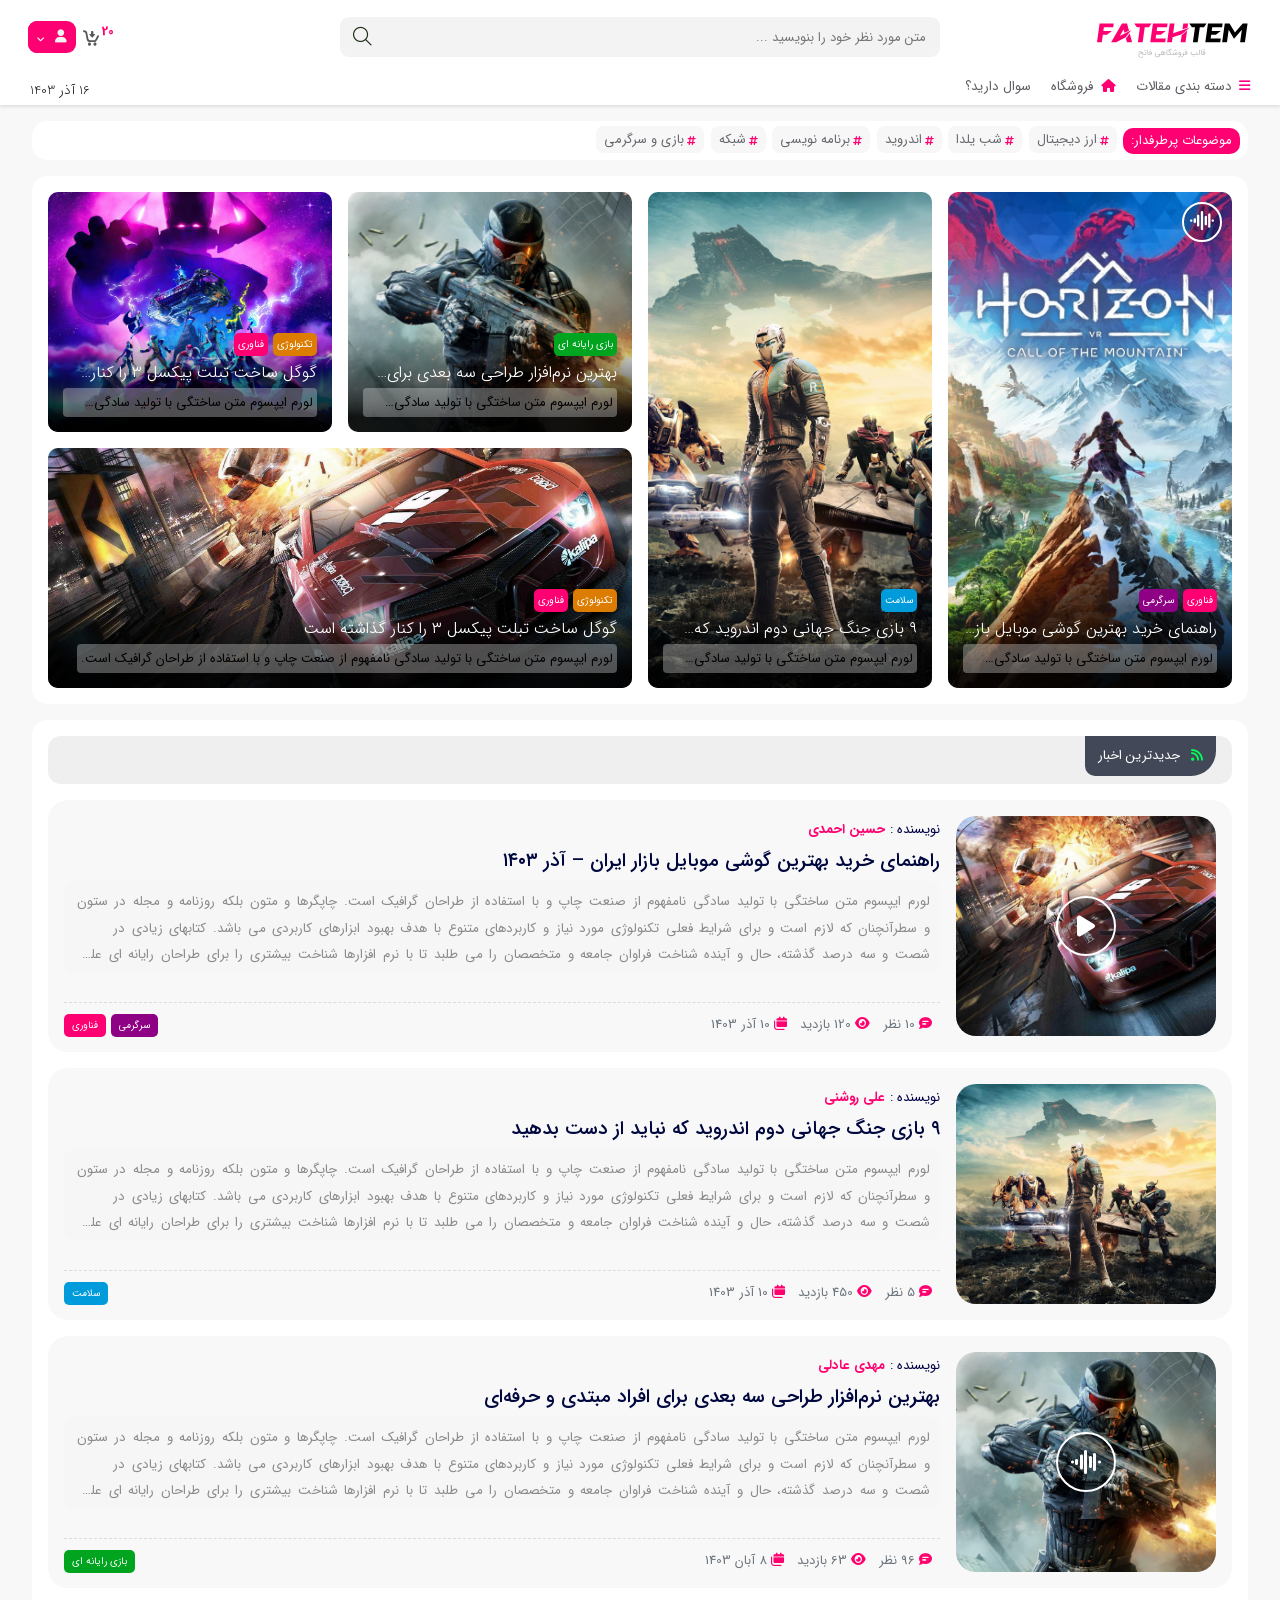
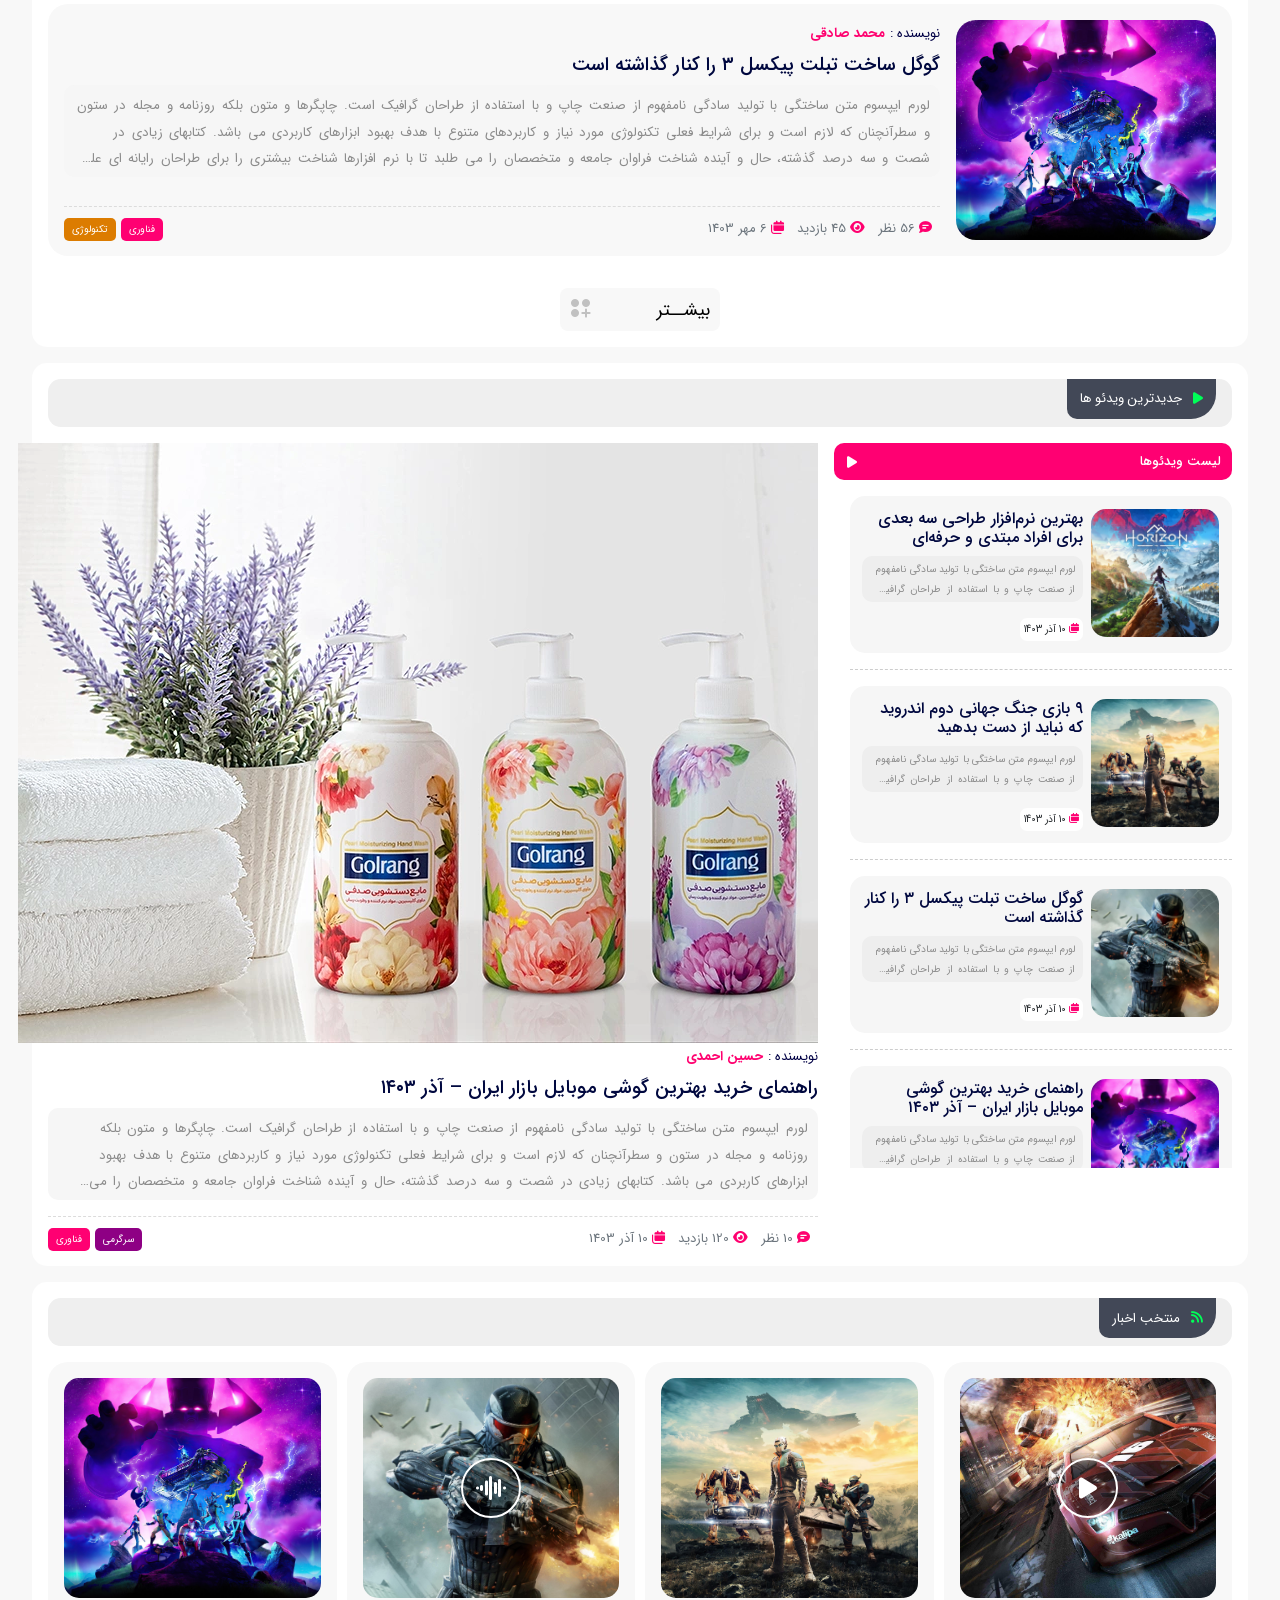
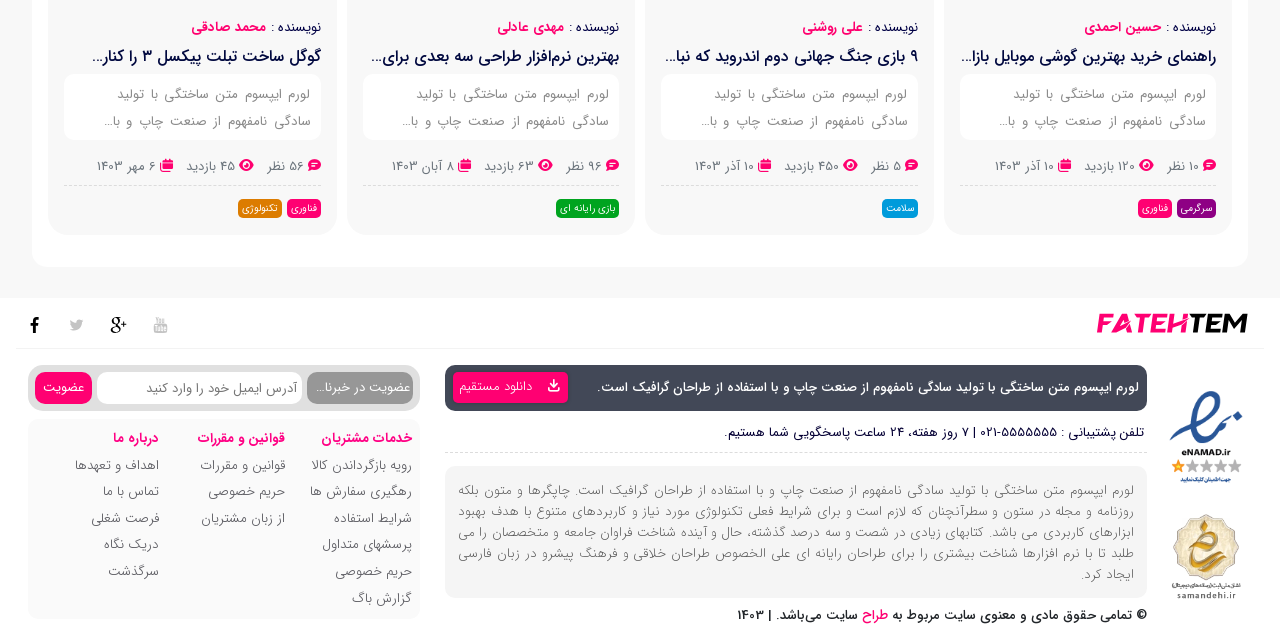
==== commit c3b14d97: "Replace missing blog video with available article image" ====
--- a/blog.html
+++ b/blog.html
@@ -1,25 +1,24 @@
 <!DOCTYPE html>
-<html lang="en">
+<html lang="fa" dir="rtl">
 <head>
-    <title>blog</title>
+    <title>مجله ProStore | مقالات و راهنمای خرید</title>
     <meta content="text/html; charset=utf-8" http-equiv="Content-Type" />
     <meta name="content-language" content="fa" />
-    <meta content="width=device-width, initial-scale=1,maximum-scale=1, user-scalable=no" name="viewport" />
+    <meta name="viewport" content="width=device-width, initial-scale=1" />
     <meta name='robots' content='index, follow, max-image-preview:large, max-snippet:-1, max-video-preview:-1' />
-    <meta content="کلمه کلیدی1 ، کلمه کلیدی2" name="keywords" />
-    <meta content="بهترین فروشگاه اینترنتی ایران" name="description" />
+    <meta name="keywords" content="ProStore، فروشگاه اینترنتی، خرید آنلاین، محصولات دیجیتال" />
+    <meta name="description" content="در فروشگاه اینترنتی ProStore محصولات را بررسی کنید و تجربه خرید آنلاین آسان‌تری داشته باشید." />
     <meta name="fontiran.com:license" content="HU4G5">
-    <link href="blog.html" rel="canonical" >
     <link href="css/bootstrap.min.css" rel="stylesheet" type="text/css" />
     <link href="css/fontawesome.css" rel="stylesheet" type="text/css" >
     <link href="css/solid.css" rel="stylesheet" type="text/css" >
     <link href="css/light.css" rel="stylesheet" type="text/css" >
     <link  href="css/swiper.min.css" rel="stylesheet">
-    <link href="css/WhiteTheme.css?v=1.1" rel="stylesheet" type="text/css" >
+    <link href="css/WhiteTheme.css?v=1.2" rel="stylesheet" type="text/css" >
     <script src="js/jquery-3.5.1.min.js"></script>
     <script src="js/swiper.min.js"></script>
-    <script src="js/general.js?v=1.1"></script>
-    <script src="js/blog.js?v=1.1"></script>
+    <script src="js/general.js?v=1.2"></script>
+    <script src="js/blog.js?v=1.2"></script>
 </head>
 <body>
 <header>
@@ -259,7 +258,7 @@
                     <div class="sec-mnu-Profile d-none">
                         <ul class="mnu-Drpdown">
                             <li>
-                                <a href="Profile.html">
+                                <a href="profile.html">
                                     <span class="ico-drpdwn-Profile"><i class="fa-solid fa-user"></i></span>
                                     <span>پروفایل کاربر</span>
                                 </a>
@@ -814,7 +813,7 @@
         </div>
         <div class="video-playing">
              <div class="player">
-                 <video controls src="css/videos/video-article-1.mp4"></video>
+                 <img src="css/images/news1.webp" alt="تصویر مقاله راهنمای خرید گوشی موبایل" loading="lazy" />
              </div>
              <div class="content">
                  <div class="content-news-row">
